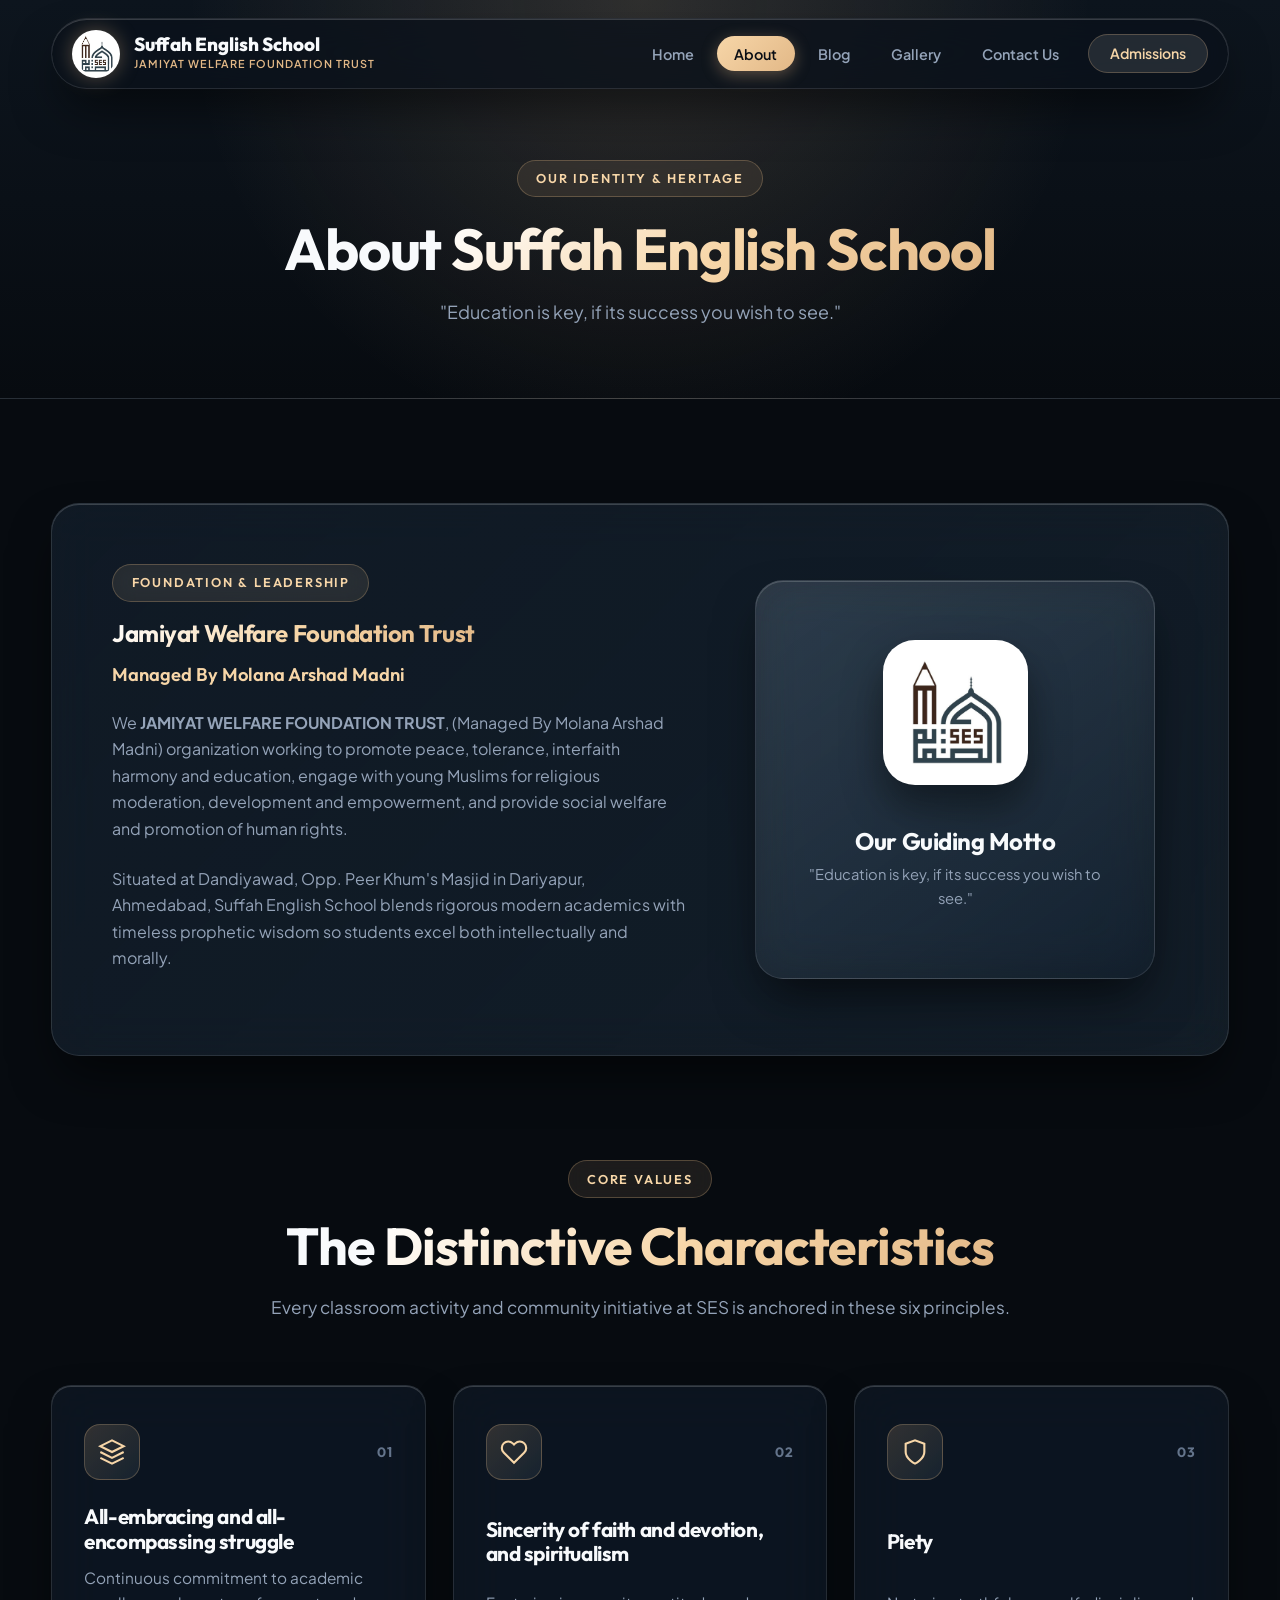
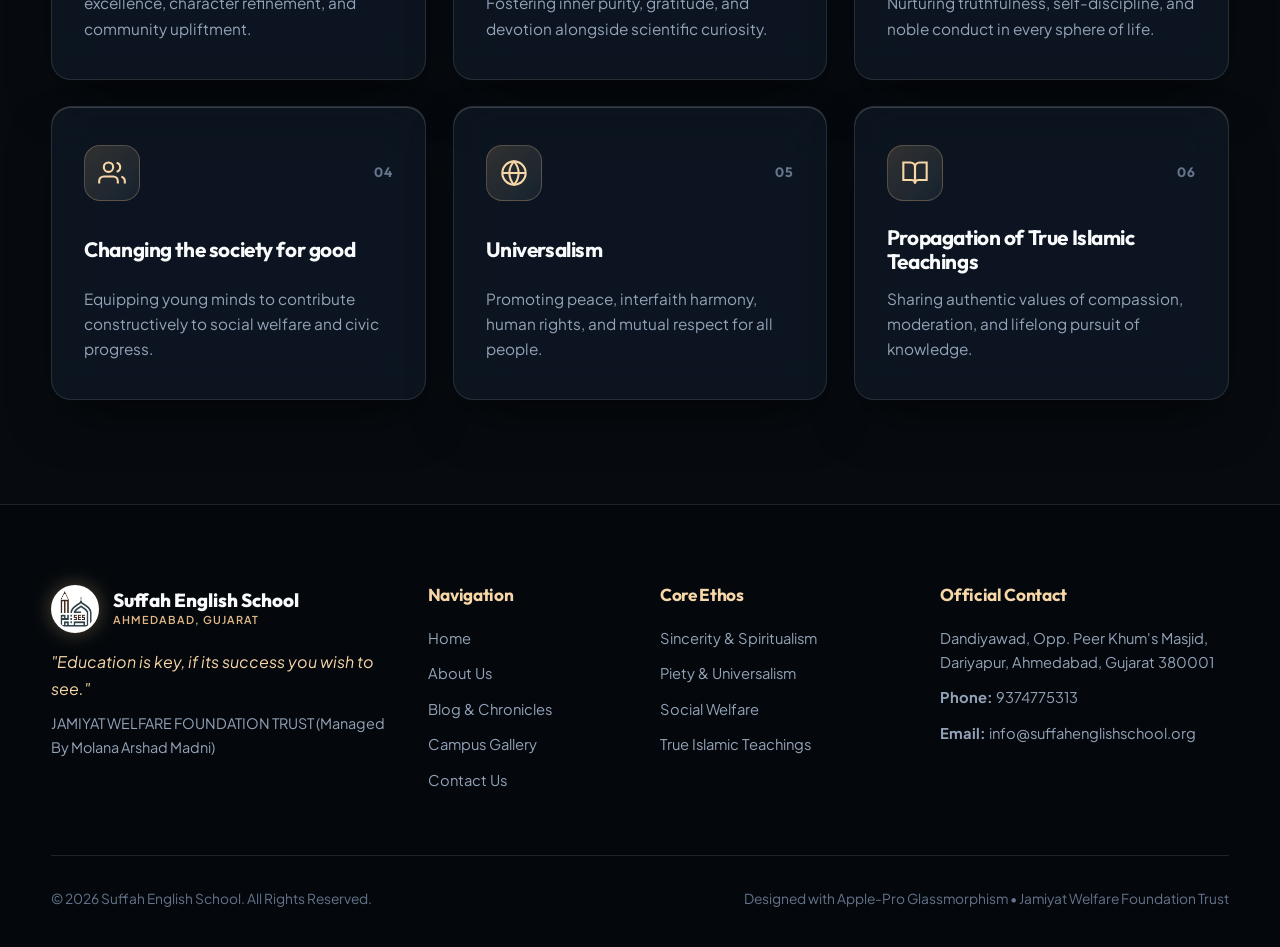
==== about.html @ 0a2c33a2 "first commit for demo" ====
<!DOCTYPE html>
<html lang="en">
<head>
  <meta charset="UTF-8" />
  <meta name="viewport" content="width=device-width, initial-scale=1.0" />
  <title>About Us | Suffah English School</title>
  <link rel="stylesheet" href="style.css" />
</head>
<body>

  <!-- Floating Apple-Pro Glass Island Header -->
  <header class="site-header">
    <div class="container">
      <nav class="nav-island">
        <a href="index.html" class="brand-logo">
          <div class="logo-frame">
            <img src="Logo.jpg" alt="Suffah English School Logo" />
          </div>
          <div class="brand-text">
            <span class="brand-name">Suffah English School</span>
            <span class="brand-tagline">Jamiyat Welfare Foundation Trust</span>
          </div>
        </a>

        <button class="hamburger" aria-label="Toggle Menu" aria-expanded="false">
          <span class="bar"></span>
          <span class="bar"></span>
          <span class="bar"></span>
        </button>

        <ul class="nav-menu">
          <li><a href="index.html" class="nav-link">Home</a></li>
          <li><a href="about.html" class="nav-link active">About</a></li>
          <li><a href="blog.html" class="nav-link">Blog</a></li>
          <li><a href="gallery.html" class="nav-link">Gallery</a></li>
          <li><a href="contact.html" class="nav-link">Contact Us</a></li>
          <li><a href="contact.html" class="nav-cta">Admissions</a></li>
        </ul>
      </nav>
    </div>
  </header>

  <!-- Page Hero -->
  <section class="page-hero">
    <div class="container reveal">
      <span class="pro-badge">Our Identity & Heritage</span>
      <h1>About <span class="text-gradient-gold">Suffah English School</span></h1>
      <p>"Education is key, if its success you wish to see."</p>
    </div>
  </section>

  <!-- Trust Story & 3D Emblem -->
  <section class="section-padding">
    <div class="container">
      <div class="trust-glass-panel reveal">
        <div>
          <span class="pro-badge">Foundation & Leadership</span>
          <h2><span class="text-gradient-gold">Jamiyat Welfare Foundation Trust</span></h2>
          <div class="trust-lead">Managed By Molana Arshad Madni</div>
          <p>
            We <strong>JAMIYAT WELFARE FOUNDATION TRUST</strong>, (Managed By Molana Arshad Madni) organization working to promote peace, tolerance, interfaith harmony and education, engage with young Muslims for religious moderation, development and empowerment, and provide social welfare and promotion of human rights.
          </p>
          <p>
            Situated at Dandiyawad, Opp. Peer Khum's Masjid in Dariyapur, Ahmedabad, Suffah English School blends rigorous modern academics with timeless prophetic wisdom so students excel both intellectually and morally.
          </p>
        </div>

        <div class="hero-visual-wrap">
          <div class="pro-3d-card">
            <div class="emblem-halo">
              <div class="emblem-logo-box">
                <img src="Logo.jpg" alt="Suffah English School Logo" />
              </div>
            </div>
            <h3>Our Guiding Motto</h3>
            <p>"Education is key, if its success you wish to see."</p>
          </div>
        </div>
      </div>
    </div>
  </section>

  <!-- The 6 Distinctive Characteristics -->
  <section class="section-padding" style="padding-top: 0;">
    <div class="container">
      <div class="section-header reveal">
        <span class="pro-badge">Core Values</span>
        <h2>The <span class="text-gradient-gold">Distinctive Characteristics</span></h2>
        <p>Every classroom activity and community initiative at SES is anchored in these six principles.</p>
      </div>

      <div class="bento-grid">
        <div class="bento-card reveal">
          <div class="bento-top">
            <div class="svg-icon-box">
              <svg viewBox="0 0 24 24"><path d="M12 2L2 7l10 5 10-5-10-5zM2 17l10 5 10-5M2 12l10 5 10-5"/></svg>
            </div>
            <span class="bento-num">01</span>
          </div>
          <h3>All-embracing and all-encompassing struggle</h3>
          <p>Continuous commitment to academic excellence, character refinement, and community upliftment.</p>
        </div>

        <div class="bento-card reveal">
          <div class="bento-top">
            <div class="svg-icon-box">
              <svg viewBox="0 0 24 24"><path d="M20.84 4.61a5.5 5.5 0 0 0-7.78 0L12 5.67l-1.06-1.06a5.5 5.5 0 0 0-7.78 7.78l1.06 1.06L12 21.23l7.78-7.78 1.06-1.06a5.5 5.5 0 0 0 0-7.78z"/></svg>
            </div>
            <span class="bento-num">02</span>
          </div>
          <h3>Sincerity of faith and devotion, and spiritualism</h3>
          <p>Fostering inner purity, gratitude, and devotion alongside scientific curiosity.</p>
        </div>

        <div class="bento-card reveal">
          <div class="bento-top">
            <div class="svg-icon-box">
              <svg viewBox="0 0 24 24"><path d="M12 22s8-4 8-10V5l-8-3-8 3v7c0 6 8 10 8 10z"/></svg>
            </div>
            <span class="bento-num">03</span>
          </div>
          <h3>Piety</h3>
          <p>Nurturing truthfulness, self-discipline, and noble conduct in every sphere of life.</p>
        </div>

        <div class="bento-card reveal">
          <div class="bento-top">
            <div class="svg-icon-box">
              <svg viewBox="0 0 24 24"><path d="M17 21v-2a4 4 0 0 0-4-4H5a4 4 0 0 0-4 4v2"/><circle cx="9" cy="7" r="4"/><path d="M23 21v-2a4 4 0 0 0-3-3.87"/><path d="M16 3.13a4 4 0 0 1 0 7.75"/></svg>
            </div>
            <span class="bento-num">04</span>
          </div>
          <h3>Changing the society for good</h3>
          <p>Equipping young minds to contribute constructively to social welfare and civic progress.</p>
        </div>

        <div class="bento-card reveal">
          <div class="bento-top">
            <div class="svg-icon-box">
              <svg viewBox="0 0 24 24"><circle cx="12" cy="12" r="10"/><line x1="2" y1="12" x2="22" y2="12"/><path d="M12 2a15.3 15.3 0 0 1 4 10 15.3 15.3 0 0 1-4 10 15.3 15.3 0 0 1-4-10 15.3 15.3 0 0 1 4-10z"/></svg>
            </div>
            <span class="bento-num">05</span>
          </div>
          <h3>Universalism</h3>
          <p>Promoting peace, interfaith harmony, human rights, and mutual respect for all people.</p>
        </div>

        <div class="bento-card reveal">
          <div class="bento-top">
            <div class="svg-icon-box">
              <svg viewBox="0 0 24 24"><path d="M2 3h6a4 4 0 0 1 4 4v14a3 3 0 0 0-3-3H2z"/><path d="M22 3h-6a4 4 0 0 0-4 4v14a3 3 0 0 1 3-3h7z"/></svg>
            </div>
            <span class="bento-num">06</span>
          </div>
          <h3>Propagation of True Islamic Teachings</h3>
          <p>Sharing authentic values of compassion, moderation, and lifelong pursuit of knowledge.</p>
        </div>
      </div>
    </div>
  </section>

  <!-- Footer -->
  <footer class="site-footer">
    <div class="container">
      <div class="footer-grid">
        <div>
          <a href="index.html" class="brand-logo" style="margin-bottom: 1rem;">
            <div class="logo-frame">
              <img src="Logo.jpg" alt="Suffah English School Logo" />
            </div>
            <div class="brand-text">
              <span class="brand-name">Suffah English School</span>
              <span class="brand-tagline">Ahmedabad, Gujarat</span>
            </div>
          </a>
          <p style="color: var(--gold-bright); font-style: italic; margin-bottom: 0.65rem;">
            "Education is key, if its success you wish to see."
          </p>
          <p style="color: var(--text-secondary); font-size: 0.9rem;">
            JAMIYAT WELFARE FOUNDATION TRUST (Managed By Molana Arshad Madni)
          </p>
        </div>

        <div class="footer-col">
          <h4>Navigation</h4>
          <ul class="footer-links">
            <li><a href="index.html">Home</a></li>
            <li><a href="about.html">About Us</a></li>
            <li><a href="blog.html">Blog & Chronicles</a></li>
            <li><a href="gallery.html">Campus Gallery</a></li>
            <li><a href="contact.html">Contact Us</a></li>
          </ul>
        </div>

        <div class="footer-col">
          <h4>Core Ethos</h4>
          <ul class="footer-links">
            <li><a href="about.html">Sincerity & Spiritualism</a></li>
            <li><a href="about.html">Piety & Universalism</a></li>
            <li><a href="about.html">Social Welfare</a></li>
            <li><a href="about.html">True Islamic Teachings</a></li>
          </ul>
        </div>

        <div class="footer-col">
          <h4>Official Contact</h4>
          <ul class="footer-contact">
            <li>Dandiyawad, Opp. Peer Khum's Masjid, Dariyapur, Ahmedabad, Gujarat 380001</li>
            <li><strong>Phone:</strong> <a href="tel:9374775313">9374775313</a></li>
            <li><strong>Email:</strong> <a href="mailto:info@suffahenglishschool.org">info@suffahenglishschool.org</a></li>
          </ul>
        </div>
      </div>

      <div class="footer-bottom">
        <span>&copy; 2026 Suffah English School. All Rights Reserved.</span>
        <span>Designed with Apple-Pro Glassmorphism • Jamiyat Welfare Foundation Trust</span>
      </div>
    </div>
  </footer>

  <script src="script.js"></script>
</body>
</html>
---- style.css ----
/* ==========================================================================
   SUFFAH ENGLISH SCHOOL — APPLE PRO GLASSMORPHISM & SVG EDITION (style.css)
   Palette: Deep Obsidian Slate (#070B10), Logo Slate (#2C3E4C),
            Warm Mahogany (#43281C), Liquid Gold (#E2B887)
   ========================================================================== */

@import url('https://fonts.googleapis.com/css2?family=Outfit:wght@300;400;500;600;700;800&family=Plus+Jakarta+Sans:wght@400;500;600;700&family=Playfair+Display:ital,wght@0,600;1,500;1,600&display=swap');

:root {
  /* Core Apple Pro Dark & Brand Palette */
  --bg-obsidian: #070B10;
  --bg-deep-slate: #0D151E;
  --bg-surface: #131E2A;
  --brand-slate: #2C3E4C;
  --brand-brown: #43281C;
  --gold-primary: #E2B887;
  --gold-bright: #F7D6A8;
  --cyan-glow: #38BDF8;

  /* Typography Colors */
  --text-primary: #F8FAFC;
  --text-secondary: #94A3B8;
  --text-muted: #64748B;

  /* Apple Pro Glassmorphism Tokens */
  --glass-bg: rgba(19, 30, 42, 0.55);
  --glass-bg-heavy: rgba(11, 18, 26, 0.82);
  --glass-border: rgba(255, 255, 255, 0.11);
  --glass-border-gold: rgba(226, 184, 135, 0.28);
  --glass-highlight: inset 0 1px 0 0 rgba(255, 255, 255, 0.18);
  --blur-pro: blur(24px) saturate(180%);

  /* Shadows & Radii */
  --shadow-pro: 0 25px 50px -12px rgba(0, 0, 0, 0.65);
  --shadow-gold: 0 12px 35px -5px rgba(226, 184, 135, 0.22);
  --radius-sm: 12px;
  --radius-md: 20px;
  --radius-lg: 28px;
  --radius-pill: 9999px;

  --ease-apple: cubic-bezier(0.16, 1, 0.3, 1);
  --container: 1280px;
}

/* Base Reset */
*, *::before, *::after {
  box-sizing: border-box;
  margin: 0;
  padding: 0;
}

html {
  scroll-behavior: smooth;
  font-size: 16px;
  background-color: var(--bg-obsidian);
  color: var(--text-primary);
}

body {
  font-family: 'Plus Jakarta Sans', -apple-system, BlinkMacSystemFont, sans-serif;
  background-color: var(--bg-obsidian);
  color: var(--text-primary);
  line-height: 1.65;
  overflow-x: hidden;
  min-height: 100vh;
  display: flex;
  flex-direction: column;
  position: relative;
}

/* Ambient Animated Mesh Gradient Background */
body::before {
  content: '';
  position: fixed;
  inset: 0;
  background:
    radial-gradient(circle at 15% 20%, rgba(44, 62, 76, 0.28) 0%, transparent 45%),
    radial-gradient(circle at 85% 75%, rgba(67, 40, 28, 0.28) 0%, transparent 45%),
    radial-gradient(circle at 50% 50%, rgba(226, 184, 135, 0.05) 0%, transparent 60%);
  pointer-events: none;
  z-index: -1;
}

h1, h2, h3, h4, h5, h6 {
  font-family: 'Outfit', sans-serif;
  font-weight: 700;
  line-height: 1.18;
  letter-spacing: -0.02em;
  color: var(--text-primary);
}

a {
  text-decoration: none;
  color: inherit;
  transition: all 0.35s var(--ease-apple);
}

ul {
  list-style: none;
}

img {
  max-width: 100%;
  display: block;
}

.container {
  width: 92%;
  max-width: var(--container);
  margin: 0 auto;
}

.section-padding {
  padding: 6.5rem 0;
  position: relative;
}

/* Metallic Gradient Text Utility */
.text-gradient-gold {
  background: linear-gradient(135deg, #FFFFFF 0%, var(--gold-bright) 50%, var(--gold-primary) 100%);
  -webkit-background-clip: text;
  -webkit-text-fill-color: transparent;
  background-clip: text;
}

/* Section Headers */
.section-header {
  text-align: center;
  max-width: 760px;
  margin: 0 auto 4rem;
}

.pro-badge {
  display: inline-flex;
  align-items: center;
  gap: 0.5rem;
  padding: 0.45rem 1.15rem;
  border-radius: var(--radius-pill);
  background: rgba(226, 184, 135, 0.1);
  border: 1px solid var(--glass-border-gold);
  color: var(--gold-bright);
  font-family: 'Outfit', sans-serif;
  font-size: 0.8rem;
  font-weight: 600;
  text-transform: uppercase;
  letter-spacing: 1.8px;
  margin-bottom: 1.1rem;
  backdrop-filter: blur(12px);
}

.section-header h2 {
  font-size: clamp(2.1rem, 4.2vw, 3.25rem);
  margin-bottom: 1rem;
}

.section-header p {
  color: var(--text-secondary);
  font-size: 1.08rem;
}

/* Buttons */
.btn {
  display: inline-flex;
  align-items: center;
  justify-content: center;
  gap: 0.65rem;
  padding: 0.95rem 2rem;
  border-radius: var(--radius-pill);
  font-family: 'Outfit', sans-serif;
  font-weight: 600;
  font-size: 0.98rem;
  cursor: pointer;
  transition: all 0.4s var(--ease-apple);
  border: 1px solid transparent;
  position: relative;
  overflow: hidden;
}

.btn svg {
  width: 18px;
  height: 18px;
  transition: transform 0.35s var(--ease-apple);
}

.btn:hover svg {
  transform: translateX(4px);
}

.btn-gold {
  background: linear-gradient(135deg, var(--gold-bright) 0%, var(--gold-primary) 100%);
  color: #090D14;
  box-shadow: var(--shadow-gold);
}

.btn-gold:hover {
  transform: translateY(-3px) scale(1.02);
  box-shadow: 0 18px 40px -5px rgba(226, 184, 135, 0.45);
}

.btn-glass {
  background: rgba(255, 255, 255, 0.08);
  backdrop-filter: var(--blur-pro);
  -webkit-backdrop-filter: var(--blur-pro);
  color: var(--text-primary);
  border-color: var(--glass-border);
  box-shadow: var(--glass-highlight);
}

.btn-glass:hover {
  background: rgba(255, 255, 255, 0.16);
  border-color: var(--gold-primary);
  transform: translateY(-3px);
}

/* ==========================================================================
   FLOATING APPLE-PRO GLASS ISLAND HEADER
   ========================================================================== */
.site-header {
  position: fixed;
  top: 1.15rem;
  left: 0;
  right: 0;
  z-index: 1000;
  transition: all 0.45s var(--ease-apple);
}

.site-header.scrolled {
  top: 0.55rem;
}

.nav-island {
  display: flex;
  align-items: center;
  justify-content: space-between;
  padding: 0.65rem 1.25rem;
  background: var(--glass-bg-heavy);
  backdrop-filter: var(--blur-pro);
  -webkit-backdrop-filter: var(--blur-pro);
  border: 1px solid var(--glass-border);
  box-shadow: var(--shadow-pro), var(--glass-highlight);
  border-radius: var(--radius-pill);
  transition: all 0.4s var(--ease-apple);
}

.brand-logo {
  display: flex;
  align-items: center;
  gap: 0.85rem;
}

.logo-frame {
  width: 48px;
  height: 48px;
  border-radius: 50%;
  background: #FFFFFF;
  padding: 3px;
  display: flex;
  align-items: center;
  justify-content: center;
  box-shadow: 0 0 20px rgba(226, 184, 135, 0.35);
  transition: transform 0.4s var(--ease-apple);
  flex-shrink: 0;
}

.brand-logo:hover .logo-frame {
  transform: rotate(-5deg) scale(1.06);
}

.logo-frame img {
  width: 100%;
  height: 100%;
  object-fit: contain;
  border-radius: 50%;
}

.brand-text {
  display: flex;
  flex-direction: column;
}

.brand-name {
  font-family: 'Outfit', sans-serif;
  font-size: 1.18rem;
  font-weight: 800;
  color: var(--text-primary);
  line-height: 1.1;
}

.brand-tagline {
  font-size: 0.68rem;
  color: var(--gold-primary);
  text-transform: uppercase;
  letter-spacing: 1px;
  font-weight: 600;
}

.nav-menu {
  display: flex;
  align-items: center;
  gap: 0.35rem;
}

.nav-link {
  padding: 0.55rem 1.1rem;
  border-radius: var(--radius-pill);
  font-size: 0.9rem;
  font-weight: 600;
  color: var(--text-secondary);
  position: relative;
}

.nav-link:hover {
  color: var(--text-primary);
  background: rgba(255, 255, 255, 0.06);
}

.nav-link.active {
  color: #090D14;
  background: linear-gradient(135deg, var(--gold-bright), var(--gold-primary));
  box-shadow: 0 4px 16px rgba(226, 184, 135, 0.35);
}

.nav-cta {
  margin-left: 0.4rem;
  padding: 0.58rem 1.3rem;
  border-radius: var(--radius-pill);
  background: rgba(255, 255, 255, 0.1);
  border: 1px solid var(--glass-border-gold);
  color: var(--gold-bright) !important;
  font-weight: 600;
  font-size: 0.88rem;
}

.nav-cta:hover {
  background: var(--gold-primary);
  color: #090D14 !important;
}

/* Hamburger Toggle */
.hamburger {
  display: none;
  flex-direction: column;
  justify-content: space-between;
  width: 28px;
  height: 18px;
  background: transparent;
  border: none;
  cursor: pointer;
  z-index: 1005;
  margin-right: 0.4rem;
}

.hamburger .bar {
  width: 100%;
  height: 2.5px;
  background-color: var(--gold-bright);
  border-radius: 4px;
  transition: all 0.35s var(--ease-apple);
}

/* ==========================================================================
   4K VIDEO CINEMATIC HERO + PROPHET MUHAMMAD (ﷺ) QUOTE GLASS CARD
   ========================================================================== */
.hero-pro {
  position: relative;
  min-height: 100vh;
  display: flex;
  align-items: center;
  padding: 9rem 0 5.5rem;
  overflow: hidden;
}

/* 4K Background Video Container */
.hero-video-wrapper {
  position: absolute;
  inset: 0;
  z-index: 0;
  overflow: hidden;
}

.hero-video {
  width: 100%;
  height: 100%;
  object-fit: cover;
  transform: scale(1.04);
  filter: saturate(1.15) contrast(1.05) brightness(0.45);
}

.hero-video-overlay {
  position: absolute;
  inset: 0;
  background:
    radial-gradient(circle at 75% 35%, rgba(44, 62, 76, 0.35) 0%, rgba(7, 11, 16, 0.88) 70%),
    linear-gradient(180deg, rgba(7, 11, 16, 0.65) 0%, rgba(7, 11, 16, 0.45) 50%, var(--bg-obsidian) 100%);
  z-index: 1;
}

/* Animated Sacred SVG Geometry in Hero Background */
.hero-svg-mandala {
  position: absolute;
  right: -120px;
  top: 12%;
  width: 640px;
  height: 640px;
  opacity: 0.14;
  z-index: 1;
  pointer-events: none;
  animation: spinSlow 65s linear infinite;
}

@keyframes spinSlow {
  from { transform: rotate(0deg); }
  to { transform: rotate(360deg); }
}

.hero-container {
  position: relative;
  z-index: 2;
  display: grid;
  grid-template-columns: 1.2fr 0.8fr;
  gap: 3.5rem;
  align-items: center;
}

.hero-content h1 {
  font-size: clamp(2.5rem, 5.2vw, 4.35rem);
  margin-bottom: 1rem;
  line-height: 1.08;
}

.hero-slogan {
  font-family: 'Playfair Display', serif;
  font-style: italic;
  font-size: clamp(1.2rem, 2.2vw, 1.55rem);
  color: var(--gold-bright);
  margin-bottom: 1.5rem;
  display: flex;
  align-items: center;
  gap: 0.75rem;
}

.hero-slogan::before {
  content: '';
  width: 36px;
  height: 2px;
  background: var(--gold-primary);
  display: inline-block;
}

/* Prophet Muhammad (ﷺ) Glass Quote Showcase */
.hadith-glass-card {
  position: relative;
  background: linear-gradient(135deg, rgba(255, 255, 255, 0.1) 0%, rgba(226, 184, 135, 0.06) 100%);
  backdrop-filter: var(--blur-pro);
  -webkit-backdrop-filter: var(--blur-pro);
  border: 1px solid var(--glass-border-gold);
  box-shadow: var(--shadow-pro), var(--glass-highlight);
  border-radius: var(--radius-md);
  padding: 1.5rem 1.75rem;
  margin-bottom: 1.75rem;
  overflow: hidden;
}

.hadith-header {
  display: flex;
  align-items: center;
  gap: 0.65rem;
  margin-bottom: 0.65rem;
  color: var(--gold-bright);
  font-family: 'Outfit', sans-serif;
  font-weight: 700;
  font-size: 0.85rem;
  letter-spacing: 1px;
  text-transform: uppercase;
}

.hadith-header svg {
  width: 20px;
  height: 20px;
  fill: var(--gold-bright);
  animation: pulseGlow 3s ease-in-out infinite;
}

@keyframes pulseGlow {
  0%, 100% { transform: scale(1); opacity: 0.9; }
  50% { transform: scale(1.15); opacity: 1; }
}

.hadith-quote {
  font-family: 'Playfair Display', serif;
  font-size: clamp(1.08rem, 1.8vw, 1.28rem);
  color: #FFFFFF;
  line-height: 1.5;
  margin-bottom: 0.55rem;
}

.hadith-source {
  font-size: 0.82rem;
  color: var(--gold-primary);
  font-weight: 600;
}

.hero-description {
  color: var(--text-secondary);
  font-size: 1.02rem;
  margin-bottom: 2.1rem;
  max-width: 620px;
}

.hero-actions {
  display: flex;
  flex-wrap: wrap;
  gap: 1rem;
}

/* 3D Interactive Glass Emblem Showcase (Right Column) */
.hero-visual-wrap {
  display: flex;
  justify-content: center;
  perspective: 1200px;
}

.pro-3d-card {
  position: relative;
  width: 100%;
  max-width: 400px;
  background: linear-gradient(145deg, rgba(255, 255, 255, 0.12) 0%, rgba(19, 30, 42, 0.65) 100%);
  backdrop-filter: var(--blur-pro);
  -webkit-backdrop-filter: var(--blur-pro);
  border: 1px solid var(--glass-border);
  box-shadow: var(--shadow-pro), var(--glass-highlight);
  border-radius: var(--radius-lg);
  padding: 2.75rem 2.25rem;
  text-align: center;
  transform-style: preserve-3d;
  transition: transform 0.2s ease-out, border-color 0.4s ease;
}

.pro-3d-card:hover {
  border-color: var(--gold-primary);
}

.emblem-halo {
  position: relative;
  width: 175px;
  height: 175px;
  margin: 0 auto 1.65rem;
  display: flex;
  align-items: center;
  justify-content: center;
}

.emblem-ring-svg {
  position: absolute;
  inset: -12px;
  width: calc(100% + 24px);
  height: calc(100% + 24px);
  animation: spinSlow 28s linear infinite;
}

.emblem-logo-box {
  width: 145px;
  height: 145px;
  background: #FFFFFF;
  border-radius: 32px;
  padding: 12px;
  box-shadow: 0 20px 40px rgba(0, 0, 0, 0.45);
  display: flex;
  align-items: center;
  justify-content: center;
  transform: translateZ(35px);
}

.emblem-logo-box img {
  width: 100%;
  height: 100%;
  object-fit: contain;
}

.pro-3d-card h3 {
  font-size: 1.5rem;
  margin-bottom: 0.4rem;
  transform: translateZ(25px);
}

.pro-3d-card p {
  color: var(--text-secondary);
  font-size: 0.92rem;
  margin-bottom: 1.35rem;
  transform: translateZ(20px);
}

.pro-pill-row {
  display: flex;
  justify-content: center;
  gap: 0.5rem;
  flex-wrap: wrap;
  transform: translateZ(25px);
}

.pro-mini-pill {
  font-size: 0.75rem;
  padding: 0.35rem 0.85rem;
  border-radius: var(--radius-pill);
  background: rgba(226, 184, 135, 0.12);
  border: 1px solid var(--glass-border-gold);
  color: var(--gold-bright);
  font-weight: 600;
}

/* ==========================================================================
   INNER PAGE GLASS HERO BANNERS
   ========================================================================== */
.page-hero {
  position: relative;
  padding: 10rem 0 4.5rem;
  text-align: center;
  overflow: hidden;
  background:
    radial-gradient(circle at 50% 0%, rgba(226, 184, 135, 0.16) 0%, transparent 60%),
    linear-gradient(180deg, var(--bg-deep-slate) 0%, var(--bg-obsidian) 100%);
  border-bottom: 1px solid var(--glass-border);
}

.page-hero h1 {
  font-size: clamp(2.3rem, 4.8vw, 3.6rem);
  margin-bottom: 0.85rem;
}

.page-hero p {
  color: var(--text-secondary);
  font-size: 1.12rem;
  max-width: 680px;
  margin: 0 auto;
}

/* ==========================================================================
   APPLE BENTO GRID — THE DISTINCTIVE CHARACTERISTICS (WITH SPOTLIGHT GLOW)
   ========================================================================== */
.bento-grid {
  display: grid;
  grid-template-columns: repeat(3, 1fr);
  gap: 1.65rem;
}

.bento-card {
  position: relative;
  background: var(--glass-bg);
  backdrop-filter: var(--blur-pro);
  -webkit-backdrop-filter: var(--blur-pro);
  border: 1px solid var(--glass-border);
  box-shadow: var(--shadow-pro), var(--glass-highlight);
  border-radius: var(--radius-md);
  padding: 2.35rem 2rem;
  overflow: hidden;
  transition: transform 0.45s var(--ease-apple), border-color 0.45s var(--ease-apple);
  display: flex;
  flex-direction: column;
  justify-content: space-between;
}

/* Dynamic Mouse Spotlight Effect */
.bento-card::before {
  content: '';
  position: absolute;
  inset: 0;
  background: radial-gradient(
    500px circle at var(--mouse-x, 50%) var(--mouse-y, 50%),
    rgba(226, 184, 135, 0.14),
    transparent 40%
  );
  opacity: 0;
  transition: opacity 0.4s ease;
  pointer-events: none;
}

.bento-card:hover::before {
  opacity: 1;
}

.bento-card:hover {
  transform: translateY(-8px);
  border-color: var(--glass-border-gold);
}

.bento-top {
  display: flex;
  align-items: center;
  justify-content: space-between;
  margin-bottom: 1.5rem;
}

.svg-icon-box {
  width: 56px;
  height: 56px;
  border-radius: 16px;
  background: linear-gradient(135deg, rgba(226, 184, 135, 0.18), rgba(44, 62, 76, 0.35));
  border: 1px solid var(--glass-border-gold);
  display: flex;
  align-items: center;
  justify-content: center;
  color: var(--gold-bright);
}

.svg-icon-box svg {
  width: 28px;
  height: 28px;
  stroke: var(--gold-bright);
  stroke-width: 1.8;
  fill: none;
}

.bento-num {
  font-family: 'Outfit', sans-serif;
  font-size: 0.85rem;
  font-weight: 700;
  color: var(--text-muted);
  letter-spacing: 1px;
}

.bento-card h3 {
  font-size: 1.3rem;
  margin-bottom: 0.75rem;
}

.bento-card p {
  color: var(--text-secondary);
  font-size: 0.96rem;
}

/* ==========================================================================
   TRUST & FOUNDATION GLASS SHOWCASE
   ========================================================================== */
.trust-glass-panel {
  background: linear-gradient(135deg, rgba(19, 30, 42, 0.78) 0%, rgba(44, 62, 76, 0.35) 100%);
  backdrop-filter: var(--blur-pro);
  -webkit-backdrop-filter: var(--blur-pro);
  border: 1px solid var(--glass-border);
  box-shadow: var(--shadow-pro), var(--glass-highlight);
  border-radius: var(--radius-lg);
  padding: 3.75rem;
  display: grid;
  grid-template-columns: 1.15fr 0.85fr;
  gap: 3.5rem;
  align-items: center;
  position: relative;
  overflow: hidden;
}

.trust-lead {
  color: var(--gold-bright);
  font-family: 'Outfit', sans-serif;
  font-size: 1.15rem;
  font-weight: 600;
  margin: 0.75rem 0 1.25rem;
}

.trust-glass-panel p {
  color: var(--text-secondary);
  margin-bottom: 1.5rem;
}

.stats-bento {
  display: grid;
  grid-template-columns: repeat(2, 1fr);
  gap: 1.25rem;
}

.stat-glass-box {
  background: rgba(7, 11, 16, 0.55);
  border: 1px solid var(--glass-border);
  border-radius: var(--radius-md);
  padding: 1.75rem 1.25rem;
  text-align: center;
  transition: all 0.35s var(--ease-apple);
}

.stat-glass-box:hover {
  border-color: var(--gold-primary);
  transform: translateY(-4px);
}

.stat-glass-box h4 {
  font-size: 2.1rem;
  margin-bottom: 0.3rem;
}

.stat-glass-box span {
  font-size: 0.86rem;
  color: var(--text-secondary);
  font-weight: 500;
}

/* ==========================================================================
   BLOG CARDS & GALLERY INTERACTIVE GRID
   ========================================================================== */
.blog-grid {
  display: grid;
  grid-template-columns: repeat(auto-fill, minmax(340px, 1fr));
  gap: 2rem;
}

.blog-glass-card {
  background: var(--glass-bg);
  backdrop-filter: var(--blur-pro);
  border: 1px solid var(--glass-border);
  border-radius: var(--radius-md);
  overflow: hidden;
  transition: all 0.4s var(--ease-apple);
  display: flex;
  flex-direction: column;
}

.blog-glass-card:hover {
  transform: translateY(-8px);
  border-color: var(--gold-primary);
  box-shadow: var(--shadow-pro);
}

.blog-visual {
  height: 210px;
  background: linear-gradient(135deg, var(--brand-slate) 0%, var(--brand-brown) 100%);
  position: relative;
  display: flex;
  align-items: center;
  justify-content: center;
  padding: 1.75rem;
  text-align: center;
  overflow: hidden;
}

.blog-visual svg {
  position: absolute;
  width: 200px;
  height: 200px;
  opacity: 0.12;
  stroke: #fff;
}

.blog-tag {
  position: absolute;
  top: 1rem;
  left: 1rem;
  padding: 0.35rem 0.9rem;
  border-radius: var(--radius-pill);
  background: rgba(7, 11, 16, 0.75);
  border: 1px solid var(--glass-border-gold);
  color: var(--gold-bright);
  font-size: 0.75rem;
  font-weight: 700;
}

.blog-visual h4 {
  position: relative;
  z-index: 1;
  font-family: 'Playfair Display', serif;
  font-style: italic;
  font-size: 1.2rem;
  color: #fff;
}

.blog-content {
  padding: 1.85rem;
  display: flex;
  flex-direction: column;
  flex-grow: 1;
}

.blog-date {
  font-size: 0.8rem;
  color: var(--gold-primary);
  margin-bottom: 0.55rem;
  font-weight: 600;
}

.blog-content h3 {
  font-size: 1.28rem;
  margin-bottom: 0.75rem;
}

.blog-content p {
  color: var(--text-secondary);
  font-size: 0.95rem;
  margin-bottom: 1.5rem;
  flex-grow: 1;
}

.pro-link {
  display: inline-flex;
  align-items: center;
  gap: 0.45rem;
  color: var(--gold-bright);
  font-weight: 700;
  font-size: 0.92rem;
}

.pro-link:hover {
  gap: 0.75rem;
}

/* Gallery Filter Buttons & Cards */
.filter-bar {
  display: flex;
  justify-content: center;
  flex-wrap: wrap;
  gap: 0.65rem;
  margin-bottom: 3rem;
}

.filter-btn {
  padding: 0.6rem 1.4rem;
  border-radius: var(--radius-pill);
  background: var(--glass-bg);
  border: 1px solid var(--glass-border);
  color: var(--text-secondary);
  font-family: 'Outfit', sans-serif;
  font-weight: 600;
  font-size: 0.9rem;
  cursor: pointer;
  transition: all 0.35s var(--ease-apple);
}

.filter-btn.active,
.filter-btn:hover {
  background: linear-gradient(135deg, var(--gold-bright), var(--gold-primary));
  color: #090D14;
  border-color: transparent;
  box-shadow: var(--shadow-gold);
}

.gallery-grid {
  display: grid;
  grid-template-columns: repeat(auto-fill, minmax(320px, 1fr));
  gap: 1.65rem;
}

.gallery-card {
  position: relative;
  height: 280px;
  border-radius: var(--radius-md);
  overflow: hidden;
  border: 1px solid var(--glass-border);
  background: linear-gradient(135deg, #16222F 0%, #2C3E4C 55%, #43281C 100%);
  cursor: pointer;
  transition: all 0.45s var(--ease-apple);
}

.gallery-card:hover {
  transform: translateY(-6px) scale(1.01);
  border-color: var(--gold-primary);
  box-shadow: var(--shadow-pro);
}

.gallery-art {
  width: 100%;
  height: 100%;
  display: flex;
  flex-direction: column;
  align-items: center;
  justify-content: center;
  padding: 2rem;
  text-align: center;
  transition: transform 0.6s var(--ease-apple);
}

.gallery-card:hover .gallery-art {
  transform: scale(1.08);
}

.gallery-overlay {
  position: absolute;
  inset: 0;
  background: linear-gradient(180deg, transparent 35%, rgba(7, 11, 16, 0.92) 100%);
  display: flex;
  flex-direction: column;
  justify-content: flex-end;
  padding: 1.65rem;
}

.gallery-overlay span {
  font-size: 0.75rem;
  text-transform: uppercase;
  letter-spacing: 1.4px;
  color: var(--gold-bright);
  font-weight: 700;
  margin-bottom: 0.25rem;
}

/* ==========================================================================
   CONTACT PAGE GLASS PANELS & FORM
   ========================================================================== */
.contact-grid {
  display: grid;
  grid-template-columns: 1fr 1.25fr;
  gap: 2.5rem;
  align-items: start;
}

.contact-glass-panel {
  background: var(--glass-bg);
  backdrop-filter: var(--blur-pro);
  -webkit-backdrop-filter: var(--blur-pro);
  border: 1px solid var(--glass-border);
  box-shadow: var(--shadow-pro), var(--glass-highlight);
  border-radius: var(--radius-lg);
  padding: 2.85rem;
}

.contact-item-list {
  display: flex;
  flex-direction: column;
  gap: 1.65rem;
  margin-top: 2rem;
}

.contact-row {
  display: flex;
  gap: 1.1rem;
  align-items: flex-start;
}

.contact-svg-icon {
  width: 48px;
  height: 48px;
  border-radius: 14px;
  background: rgba(226, 184, 135, 0.12);
  border: 1px solid var(--glass-border-gold);
  display: flex;
  align-items: center;
  justify-content: center;
  flex-shrink: 0;
  color: var(--gold-bright);
}

.contact-svg-icon svg {
  width: 22px;
  height: 22px;
  stroke: var(--gold-bright);
  fill: none;
  stroke-width: 1.8;
}

.contact-row h4 {
  font-size: 1.02rem;
  margin-bottom: 0.25rem;
}

.contact-row p,
.contact-row a {
  color: var(--text-secondary);
  font-size: 0.95rem;
}

.contact-row a:hover {
  color: var(--gold-bright);
}

.form-grid {
  display: grid;
  grid-template-columns: 1fr 1fr;
  gap: 1.25rem;
}

.form-group {
  margin-bottom: 1.25rem;
}

.form-group.full {
  grid-column: 1 / -1;
}

.form-group label {
  display: block;
  font-size: 0.88rem;
  font-weight: 600;
  color: var(--text-secondary);
  margin-bottom: 0.5rem;
}

.pro-input {
  width: 100%;
  padding: 0.9rem 1.15rem;
  background: rgba(7, 11, 16, 0.65);
  border: 1px solid var(--glass-border);
  border-radius: var(--radius-sm);
  color: var(--text-primary);
  font-family: inherit;
  font-size: 0.95rem;
  transition: all 0.3s ease;
}

.pro-input:focus {
  outline: none;
  border-color: var(--gold-primary);
  box-shadow: 0 0 0 3px rgba(226, 184, 135, 0.15);
}

textarea.pro-input {
  min-height: 130px;
  resize: vertical;
}

/* ==========================================================================
   APPLE-PRO FOOTER
   ========================================================================== */
.site-footer {
  background: rgba(5, 8, 12, 0.95);
  border-top: 1px solid var(--glass-border);
  padding: 5rem 0 2.25rem;
  margin-top: auto;
}

.footer-grid {
  display: grid;
  grid-template-columns: 1.4fr 0.8fr 1fr 1.2fr;
  gap: 2.5rem;
  padding-bottom: 3.25rem;
  border-bottom: 1px solid var(--glass-border);
}

.footer-col h4 {
  font-size: 1.08rem;
  color: var(--gold-bright);
  margin-bottom: 1.25rem;
}

.footer-links li,
.footer-contact li {
  margin-bottom: 0.7rem;
  color: var(--text-secondary);
  font-size: 0.92rem;
}

.footer-links a:hover {
  color: var(--gold-bright);
  padding-left: 6px;
}

.footer-bottom {
  padding-top: 2rem;
  display: flex;
  justify-content: space-between;
  align-items: center;
  flex-wrap: wrap;
  gap: 1rem;
  color: var(--text-muted);
  font-size: 0.86rem;
}

/* Scroll Reveal Transitions */
.reveal {
  opacity: 0;
  transform: translateY(30px);
  transition: opacity 0.8s var(--ease-apple), transform 0.8s var(--ease-apple);
}

.reveal.visible {
  opacity: 1;
  transform: translateY(0);
}

/* ==========================================================================
   RESPONSIVE BREAKPOINTS (Mobile, Tablet, Laptop, Desktop)
   ========================================================================== */

/* Laptop (max-width: 1100px) */
@media (max-width: 1100px) {
  .hero-container,
  .trust-glass-panel,
  .contact-grid {
    grid-template-columns: 1fr;
  }

  .bento-grid {
    grid-template-columns: repeat(2, 1fr);
  }

  .footer-grid {
    grid-template-columns: repeat(2, 1fr);
  }
}

/* Tablet & Mobile Navigation Drawer (max-width: 860px) */
@media (max-width: 860px) {
  .hamburger {
    display: flex;
  }

  .hamburger.active .bar:nth-child(1) {
    transform: translateY(7.5px) rotate(45deg);
  }
  .hamburger.active .bar:nth-child(2) {
    opacity: 0;
  }
  .hamburger.active .bar:nth-child(3) {
    transform: translateY(-7.5px) rotate(-45deg);
  }

  .nav-menu {
    position: fixed;
    top: 0;
    right: -100%;
    width: min(85%, 360px);
    height: 100vh;
    background: rgba(7, 11, 16, 0.96);
    backdrop-filter: blur(30px);
    -webkit-backdrop-filter: blur(30px);
    border-left: 1px solid var(--glass-border);
    flex-direction: column;
    align-items: flex-start;
    justify-content: flex-start;
    padding: 6.5rem 2rem 2.5rem;
    gap: 0.8rem;
    transition: right 0.45s var(--ease-apple);
    z-index: 1002;
  }

  .nav-menu.open {
    right: 0;
  }

  .nav-menu li {
    width: 100%;
  }

  .nav-link,
  .nav-cta {
    display: block;
    width: 100%;
    padding: 0.9rem 1.25rem;
    margin-left: 0;
    text-align: left;
  }

  .trust-glass-panel {
    padding: 2.25rem;
  }
}

/* Mobile Devices (max-width: 600px) */
@media (max-width: 600px) {
  .site-header {
    top: 0.6rem;
  }

  .nav-island {
    padding: 0.5rem 0.9rem;
  }

  .brand-name {
    font-size: 1rem;
  }

  .brand-tagline {
    font-size: 0.6rem;
  }

  .logo-frame {
    width: 40px;
    height: 40px;
  }

  .hero-pro {
    padding: 7.5rem 0 4rem;
  }

  .bento-grid,
  .stats-bento,
  .form-grid,
  .footer-grid {
    grid-template-columns: 1fr;
  }

  .contact-glass-panel {
    padding: 1.75rem;
  }

  .footer-bottom {
    flex-direction: column;
    text-align: center;
  }
}
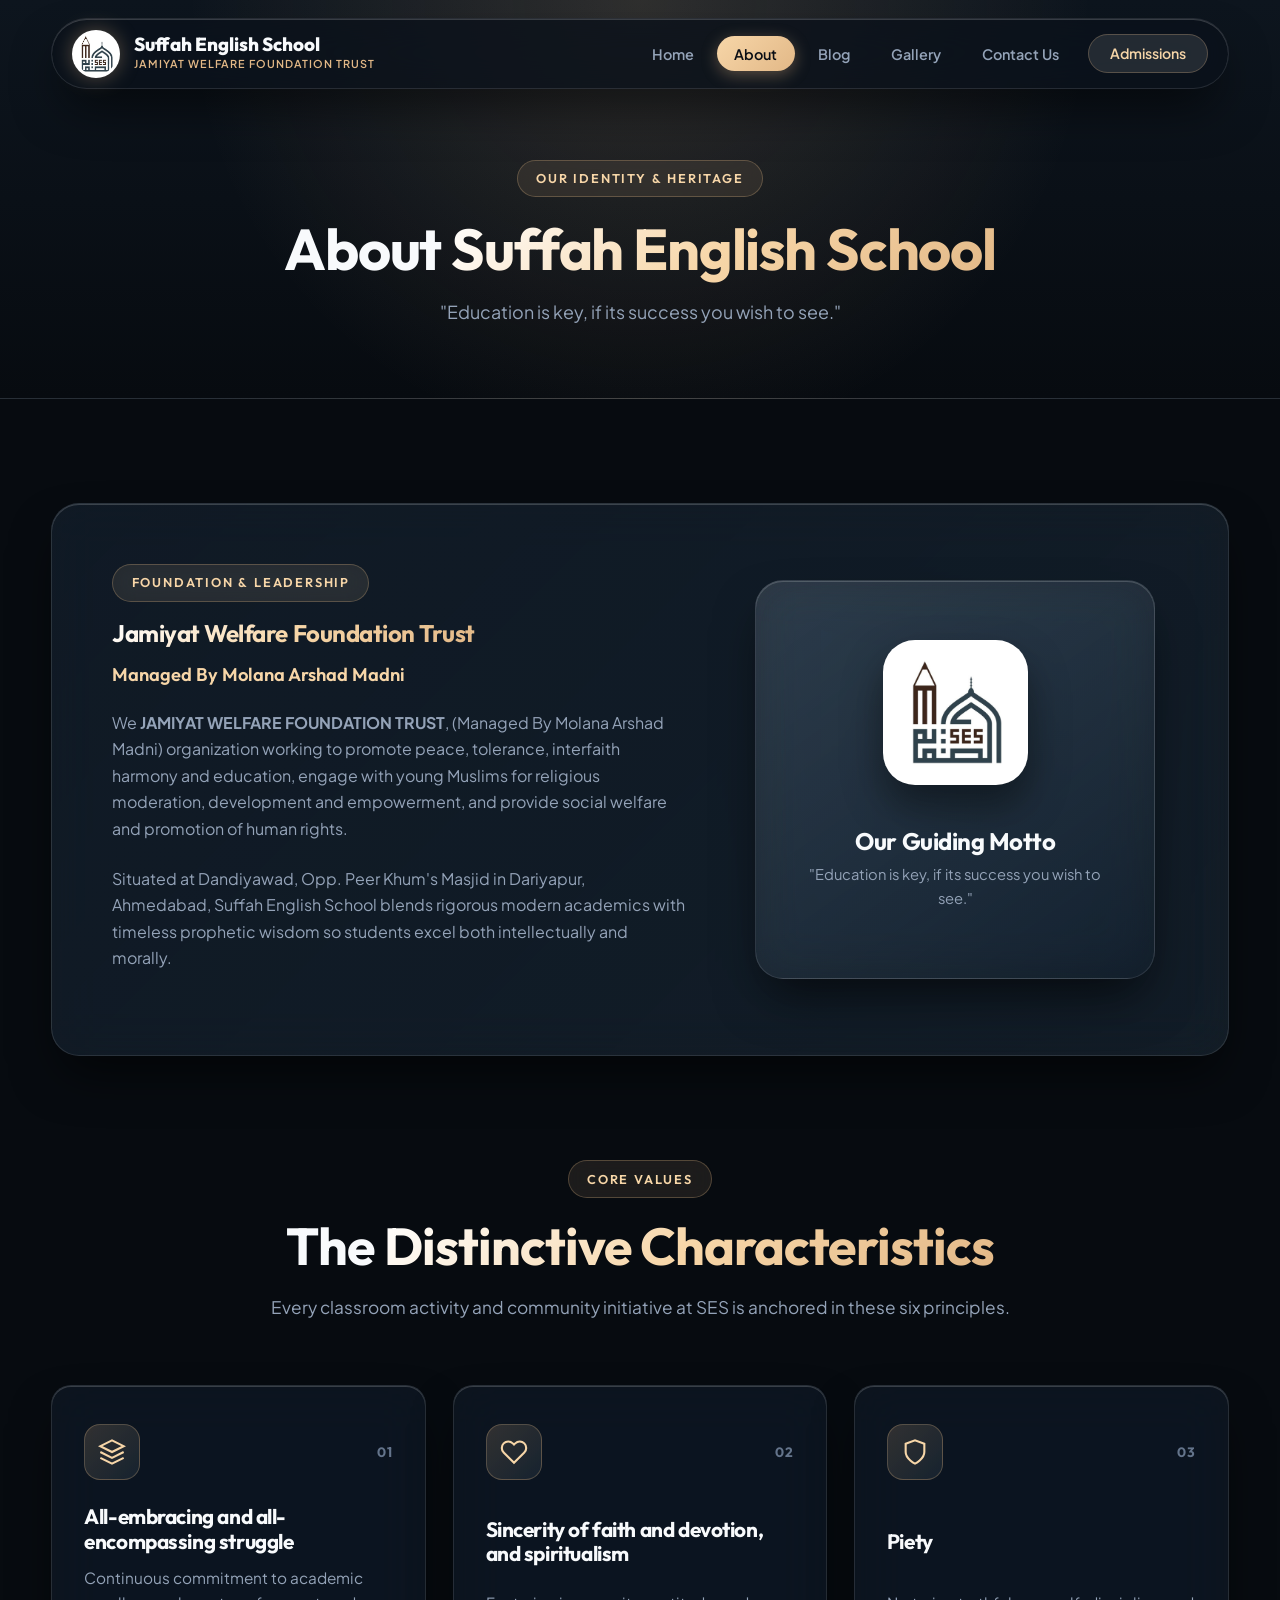
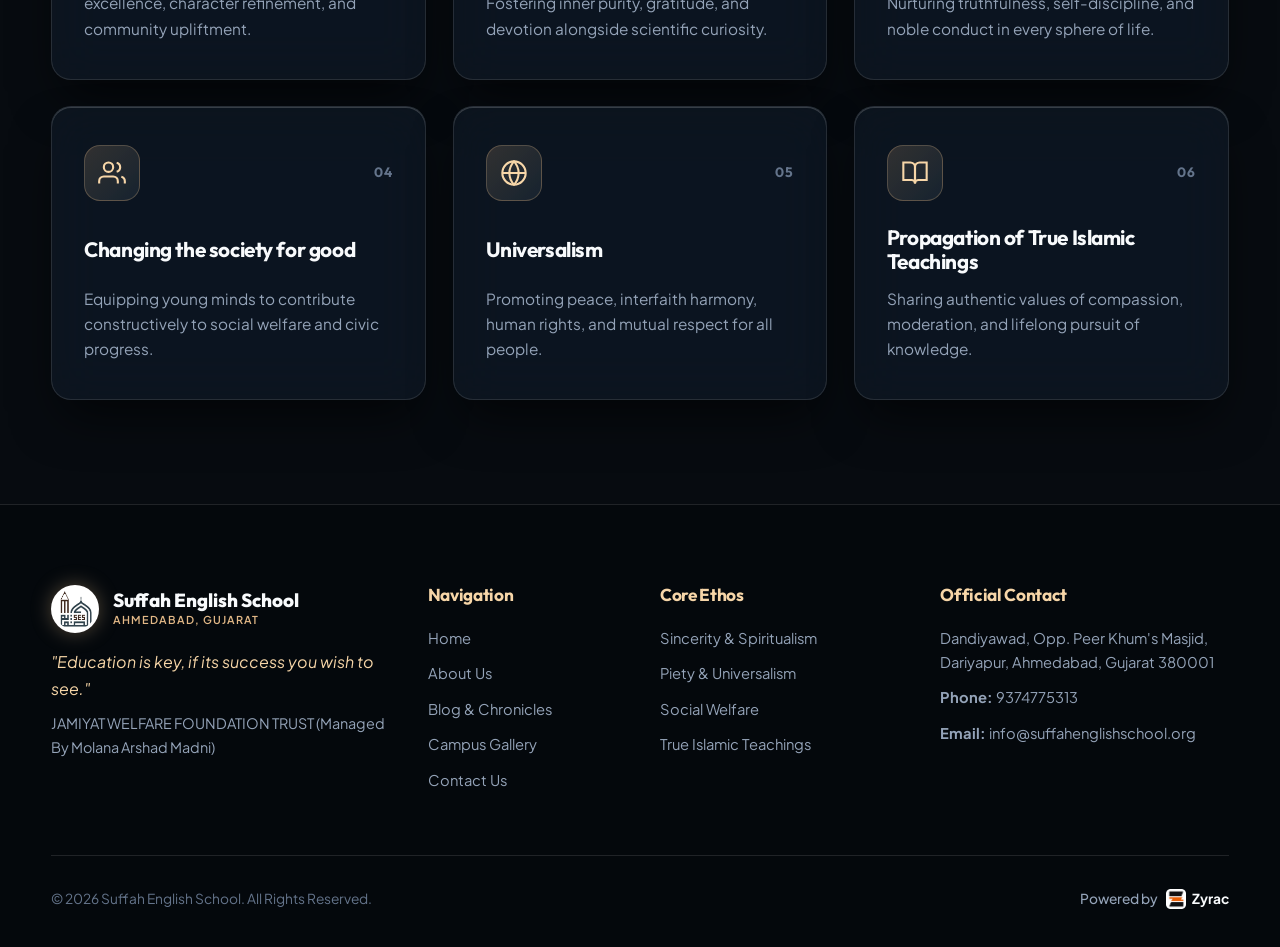
==== commit 8edd8ae0: "page demo io" ====
--- a/about.html
+++ b/about.html
@@ -159,7 +159,7 @@
     </div>
   </section>
 
-  <!-- Footer -->
+ <!-- Footer -->
   <footer class="site-footer">
     <div class="container">
       <div class="footer-grid">
@@ -214,7 +214,13 @@
 
       <div class="footer-bottom">
         <span>&copy; 2026 Suffah English School. All Rights Reserved.</span>
-        <span>Designed with Apple-Pro Glassmorphism • Jamiyat Welfare Foundation Trust</span>
+        <span class="footer-powered">
+          Powered by 
+          <a href="https://zyrac.in" target="_blank" rel="noopener noreferrer" class="zyrac-brand-link">
+            <img src="zyrac.png" alt="Zyrac Logo"[cite: 2] />
+            <span>Zyrac</span>
+          </a>
+        </span>
       </div>
     </div>
   </footer>
--- a/style.css
+++ b/style.css
@@ -1145,6 +1145,41 @@
   gap: 1rem;
   color: var(--text-muted);
   font-size: 0.86rem;
+}
+/* ==========================================================================
+   ZYRAC BRAND POWERED-BY FOOTER STYLING
+   ========================================================================== */
+.footer-powered {
+  display: inline-flex;
+  align-items: center;
+  gap: 0.5rem;
+  color: var(--text-secondary);
+  font-weight: 500;
+}
+
+.zyrac-brand-link {
+  display: inline-flex;
+  align-items: center;
+  gap: 0.35rem;
+  color: var(--text-primary);
+  font-weight: 700;
+  transition: all 0.3s var(--ease-apple);
+}
+
+.zyrac-brand-link img {
+  height: 20px;
+  width: auto;
+  object-fit: contain;
+  border-radius: 4px;
+  transition: transform 0.3s var(--ease-apple);
+}
+
+.zyrac-brand-link:hover {
+  color: var(--gold-bright);
+}
+
+.zyrac-brand-link:hover img {
+  transform: scale(1.1);
 }
 
 /* Scroll Reveal Transitions */
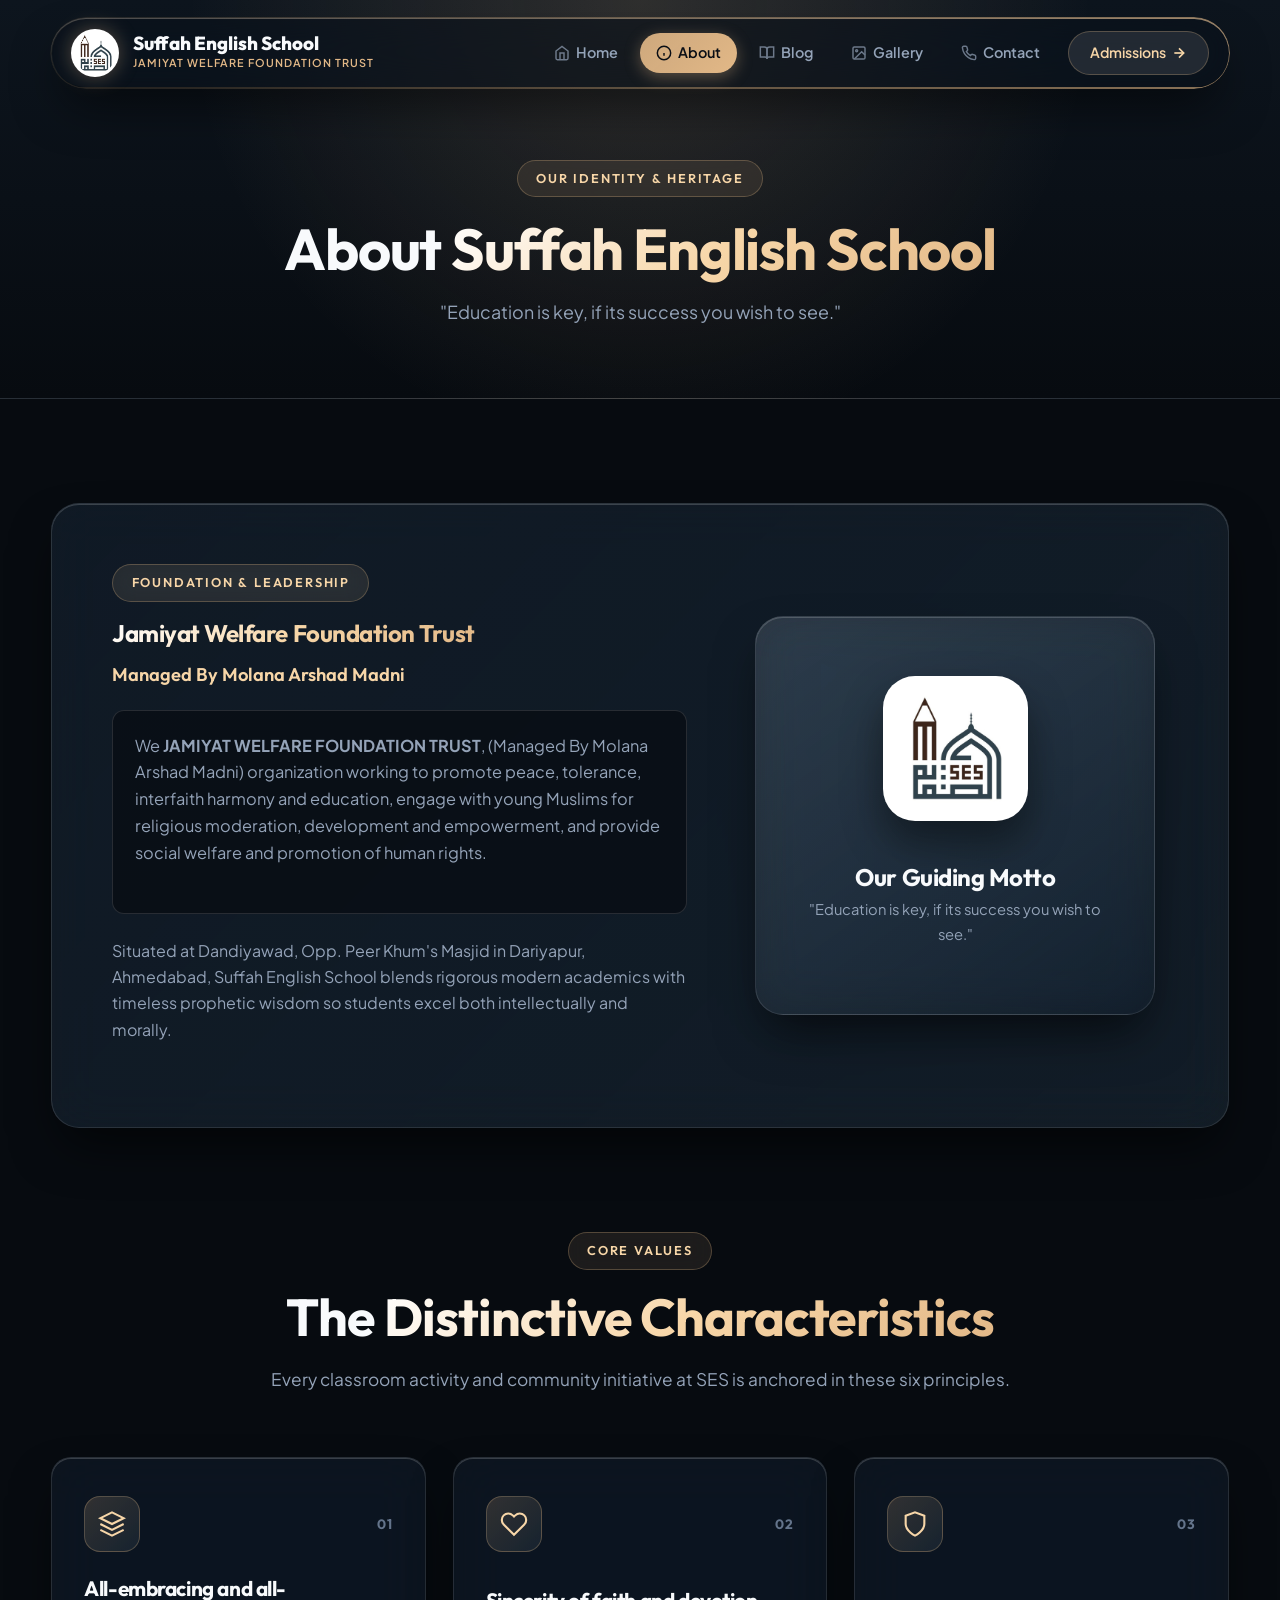
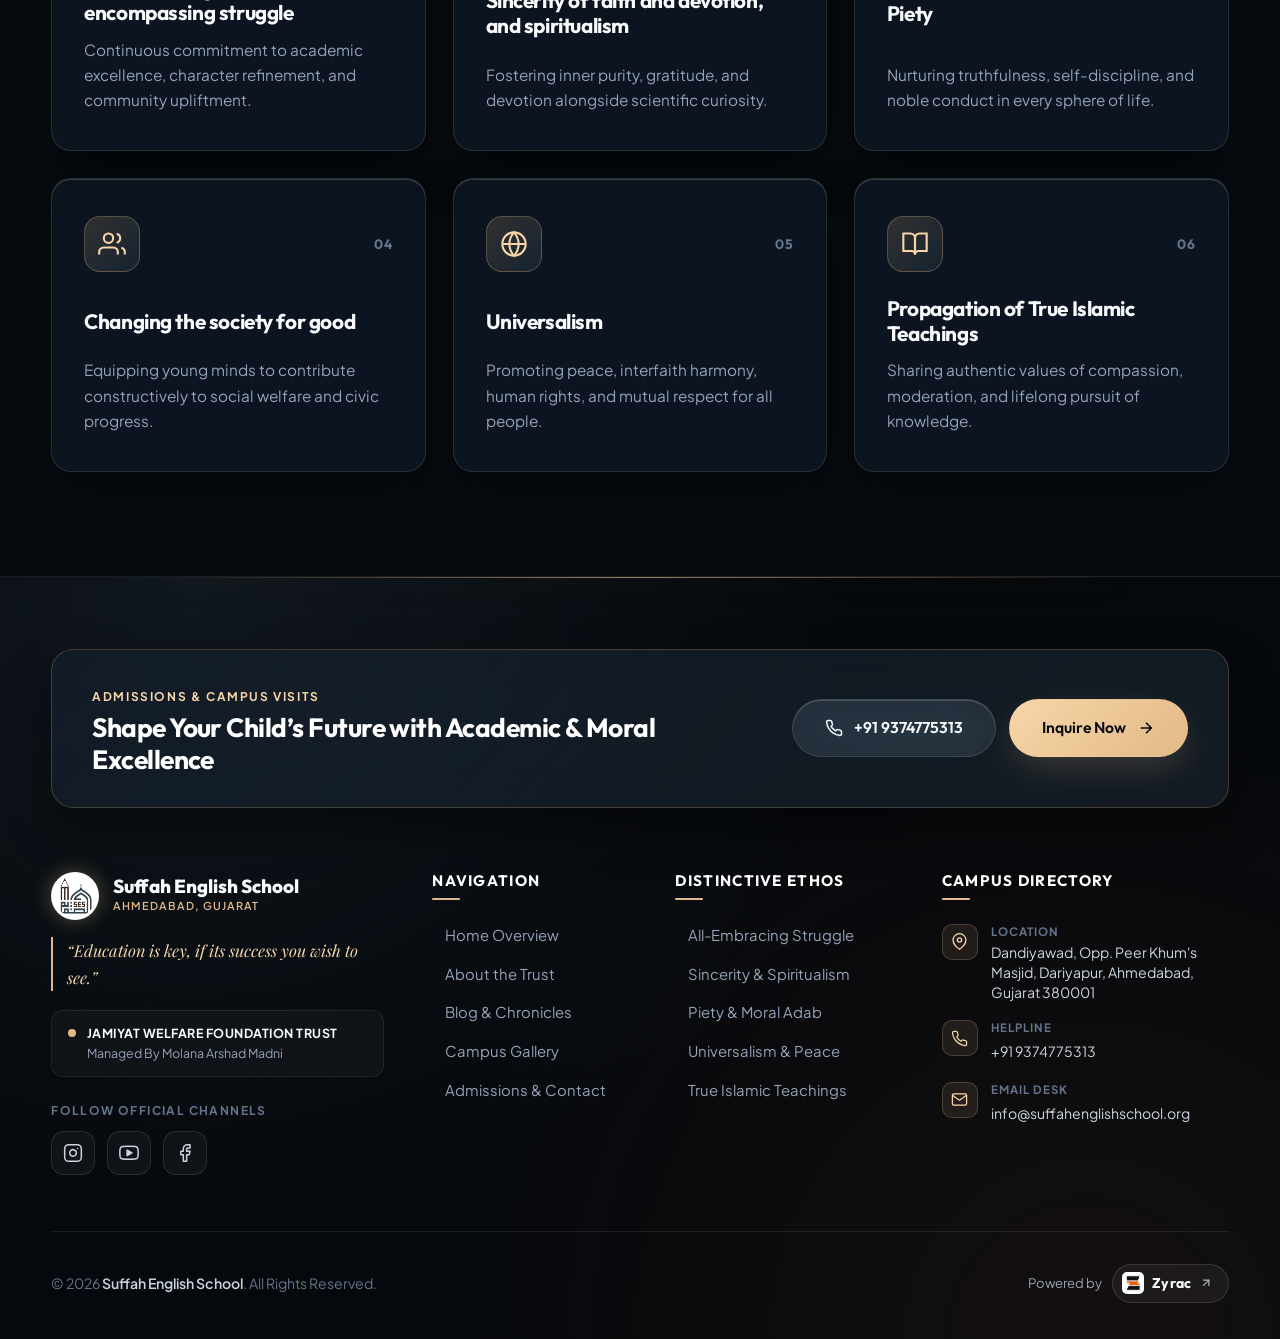
==== commit 2d7892a0: "dynamic design navbar" ====
--- a/about.html
+++ b/about.html
@@ -1,19 +1,47 @@
 <!DOCTYPE html>
 <html lang="en">
 <head>
+  <!-- Character Set & Viewport -->
   <meta charset="UTF-8" />
   <meta name="viewport" content="width=device-width, initial-scale=1.0" />
-  <title>About Us | Suffah English School</title>
+  
+  <!-- Primary Meta Tags (Google Search) -->
+  <title>About Us | Suffah English School Ahmedabad</title>
+  <meta name="title" content="About Us | Suffah English School Ahmedabad" />
+  <meta name="description" content="Learn about Suffah English School's mission, our 6 distinctive characteristics, and the Jamiyat Welfare Foundation Trust in Dariyapur, Ahmedabad." />
+  <meta name="keywords" content="About Suffah English School, Jamiyat Welfare Foundation Trust, English School Ahmedabad, Moral Education, Molana Arshad Madni" />
+  <meta name="author" content="Jamiyat Welfare Foundation Trust" />
+  <meta name="robots" content="index, follow" />
+  <meta name="language" content="English" />
+
+  <!-- Canonical URL -->
+  <link rel="canonical" href="https://www.suffahenglishschool.org/about.html" />
+
+  <!-- Open Graph / Facebook / WhatsApp -->
+  <meta property="og:type" content="website" />
+  <meta property="og:url" content="https://www.suffahenglishschool.org/about.html" />
+  <meta property="og:title" content="About Us | Suffah English School" />
+  <meta property="og:description" content="Learn about Suffah English School's mission, our 6 distinctive characteristics, and the Jamiyat Welfare Foundation Trust." />
+  <meta property="og:image" content="https://www.suffahenglishschool.org/Logo.jpg" />
+
+  <!-- Browser Theme & Favicon -->
+  <meta name="theme-color" content="#070B10" />
+  <link rel="icon" type="image/jpeg" href="Logo.jpg" />
+
+  <!-- Main Stylesheet -->
   <link rel="stylesheet" href="style.css" />
 </head>
 <body>
 
-  <!-- Floating Apple-Pro Glass Island Header -->
+ <!-- Floating Apple-Pro Glass Island Header -->
   <header class="site-header">
     <div class="container">
-      <nav class="nav-island">
+      <nav class="nav-island premium-glass-island">
+        <!-- Animated Background Glow Border -->
+        <div class="island-glow-border"></div>
+
         <a href="index.html" class="brand-logo">
-          <div class="logo-frame">
+          <div class="logo-frame shine-effect">
             <img src="Logo.jpg" alt="Suffah English School Logo" />
           </div>
           <div class="brand-text">
@@ -22,19 +50,50 @@
           </div>
         </a>
 
-        <button class="hamburger" aria-label="Toggle Menu" aria-expanded="false">
-          <span class="bar"></span>
-          <span class="bar"></span>
-          <span class="bar"></span>
+        <!-- Upgraded Animated Hamburger -->
+        <button class="hamburger premium-hamburger" aria-label="Toggle Menu" aria-expanded="false">
+          <span class="bar top-bar"></span>
+          <span class="bar mid-bar"></span>
+          <span class="bar bot-bar"></span>
         </button>
 
         <ul class="nav-menu">
-          <li><a href="index.html" class="nav-link">Home</a></li>
-          <li><a href="about.html" class="nav-link active">About</a></li>
-          <li><a href="blog.html" class="nav-link">Blog</a></li>
-          <li><a href="gallery.html" class="nav-link">Gallery</a></li>
-          <li><a href="contact.html" class="nav-link">Contact Us</a></li>
-          <li><a href="contact.html" class="nav-cta">Admissions</a></li>
+          <li>
+            <a href="index.html" class="nav-link active">
+              <svg class="nav-icon" viewBox="0 0 24 24" fill="none" stroke="currentColor"><path d="M3 9l9-7 9 7v11a2 2 0 0 1-2 2H5a2 2 0 0 1-2-2z"/><polyline points="9 22 9 12 15 12 15 22"/></svg>
+              Home
+            </a>
+          </li>
+          <li>
+            <a href="about.html" class="nav-link">
+              <svg class="nav-icon" viewBox="0 0 24 24" fill="none" stroke="currentColor"><circle cx="12" cy="12" r="10"/><line x1="12" y1="16" x2="12" y2="12"/><line x1="12" y1="8" x2="12.01" y2="8"/></svg>
+              About
+            </a>
+          </li>
+          <li>
+            <a href="blog.html" class="nav-link">
+              <svg class="nav-icon" viewBox="0 0 24 24" fill="none" stroke="currentColor"><path d="M2 3h6a4 4 0 0 1 4 4v14a3 3 0 0 0-3-3H2z"/><path d="M22 3h-6a4 4 0 0 0-4 4v14a3 3 0 0 1 3-3h7z"/></svg>
+              Blog
+            </a>
+          </li>
+          <li>
+            <a href="gallery.html" class="nav-link">
+              <svg class="nav-icon" viewBox="0 0 24 24" fill="none" stroke="currentColor"><rect x="3" y="3" width="18" height="18" rx="2" ry="2"/><circle cx="8.5" cy="8.5" r="1.5"/><polyline points="21 15 16 10 5 21"/></svg>
+              Gallery
+            </a>
+          </li>
+          <li>
+            <a href="contact.html" class="nav-link">
+              <svg class="nav-icon" viewBox="0 0 24 24" fill="none" stroke="currentColor"><path d="M22 16.92v3a2 2 0 0 1-2.18 2 19.79 19.79 0 0 1-8.63-3.07 19.5 19.5 0 0 1-6-6 19.79 19.79 0 0 1-3.07-8.67A2 2 0 0 1 4.11 2h3a2 2 0 0 1 2 1.72 12.84 12.84 0 0 0 .7 2.81 2 2 0 0 1-.45 2.11L8.09 9.91a16 16 0 0 0 6 6l1.27-1.27a2 2 0 0 1 2.11-.45 12.84 12.84 0 0 0 2.81.7A2 2 0 0 1 22 16.92z"/></svg>
+              Contact
+            </a>
+          </li>
+          <li>
+            <a href="contact.html" class="nav-cta pulse-cta">
+              Admissions
+              <svg viewBox="0 0 24 24" fill="none" stroke="currentColor"><line x1="5" y1="12" x2="19" y2="12"/><polyline points="12 5 19 12 12 19"/></svg>
+            </a>
+          </li>
         </ul>
       </nav>
     </div>
@@ -57,10 +116,12 @@
           <span class="pro-badge">Foundation & Leadership</span>
           <h2><span class="text-gradient-gold">Jamiyat Welfare Foundation Trust</span></h2>
           <div class="trust-lead">Managed By Molana Arshad Madni</div>
-          <p>
-            We <strong>JAMIYAT WELFARE FOUNDATION TRUST</strong>, (Managed By Molana Arshad Madni) organization working to promote peace, tolerance, interfaith harmony and education, engage with young Muslims for religious moderation, development and empowerment, and provide social welfare and promotion of human rights.
-          </p>
-          <p>
+          <div class="hero-description" style="margin-bottom: 1.5rem; background: rgba(7, 11, 16, 0.62); padding: 1.35rem; border-radius: var(--radius-sm); border: 1px solid rgba(255,255,255,0.12);">
+            <p>
+              We <strong>JAMIYAT WELFARE FOUNDATION TRUST</strong>, (Managed By Molana Arshad Madni) organization working to promote peace, tolerance, interfaith harmony and education, engage with young Muslims for religious moderation, development and empowerment, and provide social welfare and promotion of human rights.
+            </p>
+          </div>
+          <p style="color: var(--text-secondary);">
             Situated at Dandiyawad, Opp. Peer Khum's Masjid in Dariyapur, Ahmedabad, Suffah English School blends rigorous modern academics with timeless prophetic wisdom so students excel both intellectually and morally.
           </p>
         </div>
@@ -159,69 +220,172 @@
     </div>
   </section>
 
- <!-- Footer -->
-  <footer class="site-footer">
+  <!-- ========================================================================
+       BESPOKE ARCHITECTURAL FOOTER (Senior Designer Edition)
+       ======================================================================== -->
+  <footer class="site-footer pro-footer">
+    <!-- Subtle Top Gold Specular Line & Ambient Glow -->
+    <div class="footer-top-glow"></div>
+
     <div class="container">
+      
+      <!-- Top Pre-Footer: Parent Admissions Callout Banner -->
+      <div class="footer-cta-strip reveal">
+        <div class="footer-cta-text">
+          <span class="footer-cta-eyebrow">Admissions &amp; Campus Visits</span>
+          <h3>Shape Your Child’s Future with Academic &amp; Moral Excellence</h3>
+        </div>
+        <div class="footer-cta-actions">
+          <a href="tel:9374775313" class="btn btn-glass">
+            <svg viewBox="0 0 24 24" fill="none" stroke="currentColor" stroke-width="2" style="transform:none;"><path d="M22 16.92v3a2 2 0 0 1-2.18 2 19.79 19.79 0 0 1-8.63-3.07 19.5 19.5 0 0 1-6-6 19.79 19.79 0 0 1-3.07-8.67A2 2 0 0 1 4.11 2h3a2 2 0 0 1 2 1.72 12.84 12.84 0 0 0 .7 2.81 2 2 0 0 1-.45 2.11L8.09 9.91a16 16 0 0 0 6 6l1.27-1.27a2 2 0 0 1 2.11-.45 12.84 12.84 0 0 0 2.81.7A2 2 0 0 1 22 16.92z"/></svg>
+            <span>+91 9374775313</span>
+          </a>
+          <a href="contact.html" class="btn btn-gold">
+            <span>Inquire Now</span>
+            <svg viewBox="0 0 24 24" fill="none" stroke="currentColor" stroke-width="2.2"><path d="M5 12h14M12 5l7 7-7 7"/></svg>
+          </a>
+        </div>
+      </div>
+
+      <!-- Main 4-Column Architectural Grid -->
       <div class="footer-grid">
-        <div>
-          <a href="index.html" class="brand-logo" style="margin-bottom: 1rem;">
-            <div class="logo-frame">
-              <img src="Logo.jpg" alt="Suffah English School Logo" />
+        
+        <!-- Column 1: Brand Identity, Trust & Social Handles -->
+        <div class="footer-brand-col">
+          <a href="index.html" class="brand-logo footer-logo-link">
+            <div class="logo-frame shine-effect">
+              <img src="Logo.jpg" alt="Suffah English School Logo"[cite: 1] />
             </div>
             <div class="brand-text">
               <span class="brand-name">Suffah English School</span>
               <span class="brand-tagline">Ahmedabad, Gujarat</span>
             </div>
           </a>
-          <p style="color: var(--gold-bright); font-style: italic; margin-bottom: 0.65rem;">
-            "Education is key, if its success you wish to see."
-          </p>
-          <p style="color: var(--text-secondary); font-size: 0.9rem;">
-            JAMIYAT WELFARE FOUNDATION TRUST (Managed By Molana Arshad Madni)
-          </p>
-        </div>
-
+
+          <blockquote class="footer-motto">
+            “Education is key, if its success you wish to see.”
+          </blockquote>
+
+          <div class="footer-trust-badge">
+            <span class="trust-dot"></span>
+            <div>
+              <strong>JAMIYAT WELFARE FOUNDATION TRUST</strong>
+              <span>Managed By Molana Arshad Madni</span>
+            </div>
+          </div>
+
+          <!-- Clickable Social Media Handles (Instagram, YouTube, Facebook) -->
+          <div class="footer-social-wrap">
+            <span class="social-label">Follow Official Channels</span>
+            <div class="social-Dock">
+              <!-- Instagram -->
+              <a href="https://www.instagram.com/" target="_blank" rel="noopener noreferrer" class="social-btn social-ig" aria-label="Suffah English School on Instagram">
+                <svg viewBox="0 0 24 24" fill="none" stroke="currentColor" stroke-width="1.8" stroke-linecap="round" stroke-linejoin="round">
+                  <rect x="2" y="2" width="20" height="20" rx="5" ry="5"></rect>
+                  <path d="M16 11.37A4 4 0 1 1 12.63 8 4 4 0 0 1 16 11.37z"></path>
+                  <line x1="17.5" y1="6.5" x2="17.51" y2="6.5"></line>
+                </svg>
+                <span class="social-tooltip">Instagram</span>
+              </a>
+
+              <!-- YouTube -->
+              <a href="https://www.youtube.com/watch?v=ec_1Gl5H5m4" target="_blank" rel="noopener noreferrer" class="social-btn social-yt" aria-label="Suffah English School on YouTube">
+                <svg viewBox="0 0 24 24" fill="none" stroke="currentColor" stroke-width="1.8" stroke-linecap="round" stroke-linejoin="round">
+                  <path d="M22.54 6.42a2.78 2.78 0 0 0-1.94-2C18.88 4 12 4 12 4s-6.88 0-8.6.46a2.78 2.78 0 0 0-1.94 2A29 29 0 0 0 1 11.75a29 29 0 0 0 .46 5.33A2.78 2.78 0 0 0 3.4 19c1.72.46 8.6.46 8.6.46s6.88 0 8.6-.46a2.78 2.78 0 0 0 1.94-2 29 29 0 0 0 .46-5.25 29 29 0 0 0-.46-5.33z"></path>
+                  <polygon points="9.75 15.02 15.5 11.75 9.75 8.48 9.75 15.02" fill="currentColor"></polygon>
+                </svg>
+                <span class="social-tooltip">YouTube</span>
+              </a>
+
+              <!-- Facebook -->
+              <a href="https://www.facebook.com/" target="_blank" rel="noopener noreferrer" class="social-btn social-fb" aria-label="Suffah English School on Facebook">
+                <svg viewBox="0 0 24 24" fill="none" stroke="currentColor" stroke-width="1.8" stroke-linecap="round" stroke-linejoin="round">
+                  <path d="M18 2h-3a5 5 0 0 0-5 5v3H7v4h3v8h4v-8h3l1-4h-4V7a1 1 0 0 1 1-1h3z"></path>
+                </svg>
+                <span class="social-tooltip">Facebook</span>
+              </a>
+            </div>
+          </div>
+        </div>
+
+        <!-- Column 2: Quick Navigation -->
         <div class="footer-col">
-          <h4>Navigation</h4>
+          <h4 class="footer-heading">Navigation</h4>
           <ul class="footer-links">
-            <li><a href="index.html">Home</a></li>
-            <li><a href="about.html">About Us</a></li>
-            <li><a href="blog.html">Blog & Chronicles</a></li>
+            <li><a href="index.html">Home Overview</a></li>
+            <li><a href="about.html">About the Trust</a></li>
+            <li><a href="blog.html">Blog &amp; Chronicles</a></li>
             <li><a href="gallery.html">Campus Gallery</a></li>
-            <li><a href="contact.html">Contact Us</a></li>
+            <li><a href="contact.html">Admissions &amp; Contact</a></li>
           </ul>
         </div>
 
+        <!-- Column 3: Core Ethos -->
         <div class="footer-col">
-          <h4>Core Ethos</h4>
+          <h4 class="footer-heading">Distinctive Ethos</h4>
           <ul class="footer-links">
-            <li><a href="about.html">Sincerity & Spiritualism</a></li>
-            <li><a href="about.html">Piety & Universalism</a></li>
-            <li><a href="about.html">Social Welfare</a></li>
+            <li><a href="about.html">All-Embracing Struggle</a></li>
+            <li><a href="about.html">Sincerity &amp; Spiritualism</a></li>
+            <li><a href="about.html">Piety &amp; Moral Adab</a></li>
+            <li><a href="about.html">Universalism &amp; Peace</a></li>
             <li><a href="about.html">True Islamic Teachings</a></li>
           </ul>
         </div>
 
+        <!-- Column 4: Official Contact Cards -->
         <div class="footer-col">
-          <h4>Official Contact</h4>
-          <ul class="footer-contact">
-            <li>Dandiyawad, Opp. Peer Khum's Masjid, Dariyapur, Ahmedabad, Gujarat 380001</li>
-            <li><strong>Phone:</strong> <a href="tel:9374775313">9374775313</a></li>
-            <li><strong>Email:</strong> <a href="mailto:info@suffahenglishschool.org">info@suffahenglishschool.org</a></li>
+          <h4 class="footer-heading">Campus Directory</h4>
+          <ul class="footer-contact-cards">
+            <li>
+              <div class="fc-icon">
+                <svg viewBox="0 0 24 24" fill="none" stroke="currentColor" stroke-width="1.8"><path d="M21 10c0 7-9 13-9 13s-9-6-9-13a9 9 0 0 1 18 0z"/><circle cx="12" cy="10" r="3"/></svg>
+              </div>
+              <div>
+                <span class="fc-label">Location</span>
+                <p>Dandiyawad, Opp. Peer Khum's Masjid, Dariyapur, Ahmedabad, Gujarat 380001</p>
+              </div>
+            </li>
+
+            <li>
+              <div class="fc-icon">
+                <svg viewBox="0 0 24 24" fill="none" stroke="currentColor" stroke-width="1.8"><path d="M22 16.92v3a2 2 0 0 1-2.18 2 19.79 19.79 0 0 1-8.63-3.07 19.5 19.5 0 0 1-6-6 19.79 19.79 0 0 1-3.07-8.67A2 2 0 0 1 4.11 2h3a2 2 0 0 1 2 1.72 12.84 12.84 0 0 0 .7 2.81 2 2 0 0 1-.45 2.11L8.09 9.91a16 16 0 0 0 6 6l1.27-1.27a2 2 0 0 1 2.11-.45 12.84 12.84 0 0 0 2.81.7A2 2 0 0 1 22 16.92z"/></svg>
+              </div>
+              <div>
+                <span class="fc-label">Helpline</span>
+                <a href="tel:9374775313">+91 9374775313</a>
+              </div>
+            </li>
+
+            <li>
+              <div class="fc-icon">
+                <svg viewBox="0 0 24 24" fill="none" stroke="currentColor" stroke-width="1.8"><path d="M4 4h16c1.1 0 2 .9 2 2v12c0 1.1-.9 2-2 2H4c-1.1 0-2-.9-2-2V6c0-1.1.9-2 2-2z"/><polyline points="22,6 12,13 2,6"/></svg>
+              </div>
+              <div>
+                <span class="fc-label">Email Desk</span>
+                <a href="mailto:info@suffahenglishschool.org">info@suffahenglishschool.org</a>
+              </div>
+            </li>
           </ul>
         </div>
-      </div>
-
+
+      </div>
+
+      <!-- Bottom Legal & Zyrac Studio Signature Bar -->
       <div class="footer-bottom">
-        <span>&copy; 2026 Suffah English School. All Rights Reserved.</span>
-        <span class="footer-powered">
-          Powered by 
-          <a href="https://zyrac.in" target="_blank" rel="noopener noreferrer" class="zyrac-brand-link">
+        <div class="footer-copyright">
+          <span>&copy; 2026 <strong>Suffah English School</strong>. All Rights Reserved.</span>
+        </div>
+
+        <div class="footer-powered">
+          <span class="powered-text">Powered by</span>
+          <a href="https://zyrac.in" target="_blank" rel="noopener noreferrer" class="zyrac-brand-pill" aria-label="Visit Zyrac Official Website">
             <img src="zyrac.png" alt="Zyrac Logo"[cite: 2] />
             <span>Zyrac</span>
+            <svg class="zyrac-arrow" viewBox="0 0 24 24" fill="none" stroke="currentColor" stroke-width="2.2"><line x1="7" y1="17" x2="17" y2="7"/><polyline points="7 7 17 7 17 17"/></svg>
           </a>
-        </span>
-      </div>
+        </div>
+      </div>
+
     </div>
   </footer>
 
--- a/style.css
+++ b/style.css
@@ -357,42 +357,505 @@
   border-radius: 4px;
   transition: all 0.35s var(--ease-apple);
 }
-
 /* ==========================================================================
-   4K VIDEO CINEMATIC HERO + PROPHET MUHAMMAD (ﷺ) QUOTE GLASS CARD
+   TOP-LEVEL PREMIUM HEADER ENHANCEMENTS
    ========================================================================== */
+
+/* 1. Animated Glowing Border Island */
+.premium-glass-island {
+  position: relative;
+  overflow: visible; /* Allow glow to bleed */
+  background: rgba(11, 18, 26, 0.65) !important;
+  border: none !important;
+}
+
+.island-glow-border {
+  position: absolute;
+  inset: -1.5px;
+  border-radius: var(--radius-pill);
+  background: linear-gradient(90deg, rgba(226, 184, 135, 0.1), rgba(226, 184, 135, 0.6), rgba(226, 184, 135, 0.1));
+  background-size: 200% 100%;
+  z-index: -1;
+  animation: borderSweep 4s linear infinite;
+  mask: linear-gradient(#fff 0 0) content-box, linear-gradient(#fff 0 0);
+  -webkit-mask: linear-gradient(#fff 0 0) content-box, linear-gradient(#fff 0 0);
+  -webkit-mask-composite: xor;
+  mask-composite: exclude;
+  padding: 1.5px;
+}
+
+@keyframes borderSweep {
+  0% { background-position: 100% 0; }
+  100% { background-position: -100% 0; }
+}
+
+/* 2. Logo Frame Sweep Animation */
+.shine-effect {
+  position: relative;
+  overflow: hidden;
+}
+.shine-effect::after {
+  content: '';
+  position: absolute;
+  top: 0;
+  left: -100%;
+  width: 50%;
+  height: 100%;
+  background: linear-gradient(to right, rgba(255,255,255,0) 0%, rgba(255,255,255,0.4) 50%, rgba(255,255,255,0) 100%);
+  transform: skewX(-25deg);
+  animation: logoShine 5s infinite;
+}
+
+@keyframes logoShine {
+  0% { left: -100%; }
+  20% { left: 200%; }
+  100% { left: 200%; }
+}
+
+/* 3. Navigation Links with SVG Icons */
+.nav-link {
+  display: flex;
+  align-items: center;
+  gap: 0.4rem;
+  padding: 0.5rem 1rem !important;
+  transition: all 0.4s cubic-bezier(0.16, 1, 0.3, 1);
+}
+
+.nav-icon {
+  width: 16px;
+  height: 16px;
+  stroke-width: 2.2;
+  transition: transform 0.4s cubic-bezier(0.16, 1, 0.3, 1), stroke 0.4s;
+  opacity: 0.7;
+}
+
+/* Hover Physics */
+.nav-link:hover {
+  background: rgba(226, 184, 135, 0.1) !important;
+  color: #fff !important;
+  transform: translateY(-2px);
+}
+.nav-link:hover .nav-icon {
+  transform: scale(1.15) translateY(-1px);
+  stroke: var(--gold-bright);
+  opacity: 1;
+}
+
+/* Active State Pill */
+.nav-link.active {
+  background: linear-gradient(135deg, rgba(226, 184, 135, 0.9), var(--gold-primary)) !important;
+  color: #090D14 !important;
+}
+.nav-link.active .nav-icon {
+  stroke: #090D14;
+  opacity: 1;
+}
+
+/* 4. Animated CTA Button */
+.pulse-cta {
+  display: flex;
+  align-items: center;
+  gap: 0.3rem;
+  box-shadow: 0 0 0 0 rgba(226, 184, 135, 0.4);
+  animation: ctaPulse 3s infinite;
+}
+.pulse-cta svg {
+  width: 16px;
+  height: 16px;
+  stroke-width: 2.5;
+  transition: transform 0.3s ease;
+}
+.pulse-cta:hover svg {
+  transform: translateX(4px);
+}
+
+@keyframes ctaPulse {
+  0% { box-shadow: 0 0 0 0 rgba(226, 184, 135, 0.4); }
+  70% { box-shadow: 0 0 0 10px rgba(226, 184, 135, 0); }
+  100% { box-shadow: 0 0 0 0 rgba(226, 184, 135, 0); }
+}
+
+/* 5. Fluid Mobile Drawer Overrides */
+@media (max-width: 860px) {
+  .nav-menu {
+    border-left: 1px solid rgba(226, 184, 135, 0.2) !important;
+    background: rgba(7, 11, 16, 0.85) !important;
+  }
+  .nav-link {
+    font-size: 1.1rem !important;
+    padding: 1rem 1.25rem !important;
+  }
+  .nav-icon {
+    width: 20px;
+    height: 20px;
+  }
+  /* Staggered load effect on mobile menu open */
+  .nav-menu.open li {
+    opacity: 0;
+    animation: slideInFade 0.4s forwards;
+  }
+  .nav-menu.open li:nth-child(1) { animation-delay: 0.1s; }
+  .nav-menu.open li:nth-child(2) { animation-delay: 0.15s; }
+  .nav-menu.open li:nth-child(3) { animation-delay: 0.2s; }
+  .nav-menu.open li:nth-child(4) { animation-delay: 0.25s; }
+  .nav-menu.open li:nth-child(5) { animation-delay: 0.3s; }
+  .nav-menu.open li:nth-child(6) { animation-delay: 0.35s; }
+}
+
+@keyframes slideInFade {
+  from { opacity: 0; transform: translateX(20px); }
+  to { opacity: 1; transform: translateX(0); }
+}
+/* ==========================================================================
+   MASTERPIECE ISLAMIC & PARENT-CENTRIC HERO SECTION (style.css)
+   ========================================================================== */
+
 .hero-pro {
   position: relative;
   min-height: 100vh;
-  display: flex;
-  align-items: center;
-  padding: 9rem 0 5.5rem;
+  min-height: 100dvh;
+  width: 100%;
+  display: flex;
+  align-items: center;
+  padding: 8.5rem 0 5rem;
   overflow: hidden;
-}
-
-/* 4K Background Video Container */
-.hero-video-wrapper {
+  background-color: #070B10;
+}
+
+/* 1. Background Image & Islamic Geometric Texture */
+.hero-image-wrapper {
   position: absolute;
   inset: 0;
+  width: 100%;
+  height: 100%;
   z-index: 0;
   overflow: hidden;
 }
 
-.hero-video {
+.hero-bg-image {
   width: 100%;
   height: 100%;
   object-fit: cover;
-  transform: scale(1.04);
-  filter: saturate(1.15) contrast(1.05) brightness(0.45);
-}
-
-.hero-video-overlay {
+  object-position: center;
+  /* Soft studio blur & scale so even if Logo.jpg is used, it looks like a luxury abstract backdrop */
+  transform: scale(1.12);
+  filter: blur(18px) saturate(1.2) brightness(0.28);
+}
+
+.hero-image-overlay {
   position: absolute;
   inset: 0;
   background:
-    radial-gradient(circle at 75% 35%, rgba(44, 62, 76, 0.35) 0%, rgba(7, 11, 16, 0.88) 70%),
-    linear-gradient(180deg, rgba(7, 11, 16, 0.65) 0%, rgba(7, 11, 16, 0.45) 50%, var(--bg-obsidian) 100%);
+    radial-gradient(circle at 20% 30%, rgba(44, 62, 76, 0.55) 0%, transparent 55%),
+    radial-gradient(circle at 80% 70%, rgba(67, 40, 28, 0.5) 0%, transparent 55%),
+    linear-gradient(180deg, rgba(7, 11, 16, 0.72) 0%, rgba(7, 11, 16, 0.55) 50%, #070B10 100%);
   z-index: 1;
+}
+
+/* Subtle Islamic Geometric Lattice Overlay */
+.hero-islamic-pattern {
+  position: absolute;
+  inset: 0;
+  z-index: 1;
+  opacity: 0.18;
+  background-image:
+    radial-gradient(rgba(226, 184, 135, 0.45) 1px, transparent 1px),
+    radial-gradient(rgba(226, 184, 135, 0.25) 1px, transparent 1px);
+  background-size: 36px 36px;
+  background-position: 0 0, 18px 18px;
+  pointer-events: none;
+}
+
+/* 2. Top Status & Badge Row */
+.hero-badge-row {
+  display: flex;
+  flex-wrap: wrap;
+  align-items: center;
+  gap: 0.75rem;
+  margin-bottom: 1.35rem;
+}
+
+.status-pill {
+  display: inline-flex;
+  align-items: center;
+  gap: 0.55rem;
+  padding: 0.45rem 1.05rem;
+  border-radius: 999px;
+  background: rgba(16, 185, 129, 0.12);
+  border: 1px solid rgba(16, 185, 129, 0.35);
+  color: #A7F3D0;
+  font-family: 'Outfit', sans-serif;
+  font-size: 0.8rem;
+  font-weight: 600;
+  letter-spacing: 0.4px;
+}
+
+.live-dot {
+  width: 8px;
+  height: 8px;
+  border-radius: 50%;
+  background: #10B981;
+  box-shadow: 0 0 12px #10B981;
+  animation: livePulse 2s infinite;
+}
+
+@keyframes livePulse {
+  0%, 100% { transform: scale(1); opacity: 1; }
+  50% { transform: scale(1.35); opacity: 0.65; }
+}
+
+.hero-title {
+  font-size: clamp(2.4rem, 4.8vw, 4.1rem);
+  line-height: 1.08;
+  margin-bottom: 0.85rem;
+  letter-spacing: -0.02em;
+}
+
+/* 3. Prophet Muhammad (ﷺ) Hadith Card Refinements */
+.hadith-glass-card {
+  position: relative;
+  background: linear-gradient(135deg, rgba(255, 255, 255, 0.1) 0%, rgba(226, 184, 135, 0.07) 100%);
+  backdrop-filter: blur(20px) saturate(180%);
+  -webkit-backdrop-filter: blur(20px) saturate(180%);
+  border: 1px solid rgba(226, 184, 135, 0.35);
+  border-left: 4px solid #E2B887;
+  border-radius: 18px;
+  padding: 1.35rem 1.65rem;
+  margin-bottom: 1.35rem;
+  box-shadow: 0 20px 40px rgba(0, 0, 0, 0.4);
+}
+
+/* 4. Parent-Friendly Mission & 3 Pillars Card */
+.parent-mission-card {
+  background: rgba(11, 18, 26, 0.76);
+  backdrop-filter: blur(20px);
+  -webkit-backdrop-filter: blur(20px);
+  border: 1px solid rgba(255, 255, 255, 0.14);
+  border-radius: 20px;
+  padding: 1.45rem 1.6rem;
+  margin-bottom: 1.85rem;
+  box-shadow: 0 16px 36px rgba(0, 0, 0, 0.45);
+}
+
+.mission-lead {
+  color: #F1F5F9;
+  font-size: 0.98rem;
+  line-height: 1.68;
+  margin-bottom: 1.25rem;
+}
+
+.mission-lead strong {
+  color: var(--gold-bright, #F7D6A8);
+  font-weight: 700;
+}
+
+.parent-pillars-grid {
+  display: grid;
+  grid-template-columns: repeat(3, 1fr);
+  gap: 0.85rem;
+  padding-top: 1.1rem;
+  border-top: 1px solid rgba(255, 255, 255, 0.1);
+}
+
+.parent-pillar {
+  display: flex;
+  align-items: center;
+  gap: 0.7rem;
+  background: rgba(255, 255, 255, 0.04);
+  border: 1px solid rgba(255, 255, 255, 0.08);
+  padding: 0.7rem 0.85rem;
+  border-radius: 12px;
+  transition: all 0.3s ease;
+}
+
+.parent-pillar:hover {
+  background: rgba(226, 184, 135, 0.1);
+  border-color: rgba(226, 184, 135, 0.35);
+  transform: translateY(-2px);
+}
+
+.pillar-icon {
+  width: 36px;
+  height: 36px;
+  border-radius: 10px;
+  background: rgba(226, 184, 135, 0.16);
+  color: #F7D6A8;
+  display: flex;
+  align-items: center;
+  justify-content: center;
+  flex-shrink: 0;
+}
+
+.pillar-icon svg {
+  width: 18px;
+  height: 18px;
+}
+
+.parent-pillar strong {
+  display: block;
+  font-family: 'Outfit', sans-serif;
+  font-size: 0.86rem;
+  color: #FFFFFF;
+  line-height: 1.2;
+}
+
+.parent-pillar span {
+  display: block;
+  font-size: 0.74rem;
+  color: #94A3B8;
+  margin-top: 2px;
+}
+
+.btn-text-link {
+  font-family: 'Outfit', sans-serif;
+  font-weight: 600;
+  font-size: 0.95rem;
+  color: var(--gold-bright, #F7D6A8);
+  padding: 0.5rem 0.4rem;
+  align-self: center;
+}
+
+.btn-text-link:hover {
+  color: #FFFFFF;
+  transform: translateX(4px);
+}
+
+/* 5. Sacred Islamic Mihrab Arch 3D Showcase Card */
+.mihrab-arch-card {
+  position: relative;
+  max-width: 420px;
+  width: 100%;
+  /* Sculpted Islamic Arch Top + Rounded Base */
+  border-radius: 210px 210px 28px 28px !important;
+  padding: 3.4rem 2.2rem 2.4rem !important;
+  background: linear-gradient(160deg, rgba(44, 62, 76, 0.55) 0%, rgba(13, 21, 30, 0.88) 60%, rgba(67, 40, 28, 0.45) 100%) !important;
+  border: 1.5px solid rgba(226, 184, 135, 0.35) !important;
+  box-shadow:
+    0 30px 60px rgba(0, 0, 0, 0.65),
+    inset 0 2px 20px rgba(247, 214, 168, 0.15) !important;
+}
+
+.floating-chip {
+  position: absolute;
+  top: 22px;
+  right: -14px;
+  display: inline-flex;
+  align-items: center;
+  gap: 0.45rem;
+  padding: 0.45rem 0.95rem;
+  border-radius: 999px;
+  background: rgba(11, 18, 26, 0.9);
+  border: 1px solid rgba(226, 184, 135, 0.4);
+  color: #F7D6A8;
+  font-size: 0.76rem;
+  font-weight: 700;
+  box-shadow: 0 12px 24px rgba(0, 0, 0, 0.45);
+  transform: translateZ(40px);
+}
+
+.arch-subtitle {
+  display: inline-block;
+  font-size: 0.74rem;
+  text-transform: uppercase;
+  letter-spacing: 1.4px;
+  color: #E2B887;
+  font-weight: 700;
+  margin-bottom: 0.3rem;
+}
+
+.campus-quick-box {
+  background: rgba(7, 11, 16, 0.55);
+  border: 1px solid rgba(255, 255, 255, 0.1);
+  border-radius: 14px;
+  padding: 0.85rem 1rem;
+  margin: 1rem 0 1.35rem;
+  text-align: left;
+}
+
+.campus-quick-item {
+  display: flex;
+  align-items: flex-start;
+  gap: 0.65rem;
+  font-size: 0.84rem;
+  color: #CBD5E1;
+  line-height: 1.45;
+}
+
+.campus-quick-item svg {
+  width: 18px;
+  height: 18px;
+  stroke: #E2B887;
+  flex-shrink: 0;
+  margin-top: 2px;
+}
+
+/* ==========================================================================
+   HERO RESPONSIVE BREAKPOINTS (Laptop, Tablet, Mobile)
+   ========================================================================== */
+
+/* Laptop (max-width: 1100px) */
+@media (max-width: 1100px) {
+  .hero-container {
+    grid-template-columns: 1fr;
+    gap: 3rem;
+  }
+
+  .hero-visual-wrap {
+    order: -1; /* Places the sacred school emblem arch at the top on tablets/mobile */
+  }
+
+  .mihrab-arch-card {
+    max-width: 370px;
+    padding: 2.8rem 1.8rem 2rem !important;
+  }
+}
+
+/* Tablet (max-width: 768px) */
+@media (max-width: 768px) {
+  .hero-pro {
+    padding: 7.5rem 0 4rem;
+  }
+
+  .parent-pillars-grid {
+    grid-template-columns: 1fr;
+    gap: 0.65rem;
+  }
+
+  .floating-chip {
+    right: 10px;
+    top: 14px;
+  }
+}
+
+/* Mobile Phones (max-width: 480px) */
+@media (max-width: 480px) {
+  .hero-badge-row {
+    gap: 0.5rem;
+  }
+
+  .status-pill,
+  .pro-badge {
+    font-size: 0.72rem;
+    padding: 0.38rem 0.8rem;
+  }
+
+  .hadith-glass-card,
+  .parent-mission-card {
+    padding: 1.15rem 1.2rem;
+  }
+
+  .hero-actions {
+    flex-direction: column;
+    align-items: stretch;
+  }
+
+  .hero-actions .btn {
+    width: 100%;
+  }
+
+  .btn-text-link {
+    text-align: center;
+  }
 }
 
 /* Animated Sacred SVG Geometry in Hero Background */
@@ -985,7 +1448,138 @@
   font-weight: 700;
   margin-bottom: 0.25rem;
 }
-
+/* ==========================================================================
+   PINTEREST-STYLE MASONRY GALLERY (style.css)
+   ========================================================================== */
+
+/* The Masonry Container using CSS Columns */
+.masonry-grid {
+  column-count: 4; /* 4 columns on desktop */
+  column-gap: 1.5rem;
+  width: 100%;
+}
+
+/* Individual Gallery Items */
+.masonry-item {
+  break-inside: avoid; /* Prevents items from splitting across columns */
+  margin-bottom: 1.5rem;
+  position: relative;
+  border-radius: var(--radius-md);
+  overflow: hidden;
+  cursor: pointer;
+  background: var(--glass-bg);
+  border: 1px solid var(--glass-border);
+  box-shadow: var(--shadow-sm);
+  transition: transform 0.4s var(--ease-apple), box-shadow 0.4s var(--ease-apple);
+}
+
+.masonry-item:hover {
+  transform: translateY(-5px);
+  box-shadow: var(--shadow-pro);
+  border-color: var(--gold-primary);
+}
+
+/* Fluid Media Sizing */
+.masonry-item img,
+.masonry-item video {
+  width: 100%;
+  height: auto;
+  display: block;
+  transition: transform 0.7s var(--ease-apple);
+}
+
+.masonry-item:hover img,
+.masonry-item:hover video {
+  transform: scale(1.06); /* Smooth cinematic zoom on hover */
+}
+
+/* Video Play Indicator Badge */
+.media-indicator {
+  position: absolute;
+  top: 1rem;
+  right: 1rem;
+  width: 36px;
+  height: 36px;
+  background: rgba(7, 11, 16, 0.65);
+  backdrop-filter: blur(8px);
+  -webkit-backdrop-filter: blur(8px);
+  border: 1px solid rgba(255, 255, 255, 0.2);
+  border-radius: 50%;
+  display: flex;
+  align-items: center;
+  justify-content: center;
+  color: var(--gold-bright);
+  z-index: 2;
+}
+
+.media-indicator svg {
+  width: 18px;
+  height: 18px;
+}
+
+/* Glassmorphic Gradient Overlay on Hover */
+.masonry-overlay {
+  position: absolute;
+  inset: 0;
+  background: linear-gradient(180deg, transparent 30%, rgba(7, 11, 16, 0.85) 100%);
+  display: flex;
+  flex-direction: column;
+  justify-content: flex-end;
+  padding: 1.5rem;
+  opacity: 0; /* Hidden by default */
+  transition: opacity 0.4s var(--ease-apple);
+  z-index: 3;
+}
+
+.masonry-item:hover .masonry-overlay {
+  opacity: 1; /* Shows on hover */
+}
+
+.masonry-tag {
+  align-self: flex-start;
+  font-size: 0.75rem;
+  text-transform: uppercase;
+  letter-spacing: 1.5px;
+  color: #090D14;
+  background: linear-gradient(135deg, var(--gold-bright), var(--gold-primary));
+  padding: 0.3rem 0.85rem;
+  border-radius: var(--radius-pill);
+  font-weight: 700;
+  margin-bottom: 0.5rem;
+  box-shadow: 0 4px 10px rgba(226, 184, 135, 0.3);
+}
+
+.masonry-overlay h4 {
+  color: #FFFFFF;
+  font-size: 1.15rem;
+  margin: 0;
+  text-shadow: 0 2px 4px rgba(0, 0, 0, 0.5);
+}
+
+/* --- Responsive Breakpoints for Masonry Grid --- */
+@media (max-width: 1200px) {
+  .masonry-grid { column-count: 3; }
+}
+
+@media (max-width: 860px) {
+  .masonry-grid { 
+    column-count: 2; 
+    column-gap: 1rem; 
+  }
+  .masonry-item { 
+    margin-bottom: 1rem; 
+  }
+}
+
+@media (max-width: 576px) {
+  .masonry-grid { 
+    column-count: 1; /* Single column for mobile */
+  }
+  .masonry-overlay {
+    opacity: 1; /* Always show text on mobile since hover is unavailable */
+    background: linear-gradient(180deg, transparent 50%, rgba(7, 11, 16, 0.85) 100%);
+  }
+}
 /* ==========================================================================
    CONTACT PAGE GLASS PANELS & FORM
    ========================================================================== */
@@ -1099,101 +1693,766 @@
   min-height: 130px;
   resize: vertical;
 }
-
+/* Islamic Geometry Overlay on Left Panel */
+.panel-geometry-overlay {
+  position: absolute;
+  inset: 0;
+  background-image: radial-gradient(rgba(226, 184, 135, 0.08) 1px, transparent 1px);
+  background-size: 24px 24px;
+  opacity: 0.6;
+  z-index: -1;
+  pointer-events: none;
+}
+
+/* Elegant Divider */
+.islamic-divider {
+  display: flex;
+  align-items: center;
+  justify-content: center;
+  gap: 1rem;
+  margin: 1.5rem 0 2rem;
+}
+.islamic-divider span {
+  flex-grow: 1;
+  height: 1px;
+  background: linear-gradient(90deg, transparent, rgba(226, 184, 135, 0.4), transparent);
+}
+.islamic-divider svg {
+  animation: pulseGlow 4s infinite alternate;
+}
+
+/* Animated Contact Rows */
+.animated-row {
+  padding: 0.75rem;
+  border-radius: var(--radius-sm);
+  transition: all 0.3s var(--ease-apple);
+  border: 1px solid transparent;
+}
+.animated-row:hover {
+  background: rgba(255, 255, 255, 0.03);
+  border-color: rgba(226, 184, 135, 0.15);
+  transform: translateX(6px);
+}
+.pulse-hover {
+  transition: all 0.3s var(--ease-apple);
+}
+.animated-row:hover .pulse-hover {
+  background: var(--gold-primary);
+  color: #090D14;
+}
+.animated-row:hover .pulse-hover svg {
+  stroke: #090D14;
+}
+.gold-hover-link {
+  transition: color 0.3s ease;
+}
+.gold-hover-link:hover {
+  color: var(--gold-bright);
+  text-decoration: underline;
+}
+
+/* Trust Signature */
+.trust-signature {
+  margin-top: 2.5rem;
+  padding-top: 1.5rem;
+  border-top: 1px dashed rgba(255, 255, 255, 0.15);
+  font-family: 'Playfair Display', serif;
+  font-style: italic;
+  color: var(--gold-primary);
+  font-size: 0.95rem;
+  text-align: center;
+}
+
+/* Premium Form Styling */
+.form-panel-enhanced {
+  background: linear-gradient(145deg, rgba(13, 21, 30, 0.7) 0%, rgba(7, 11, 16, 0.9) 100%);
+}
+.required {
+  color: var(--gold-primary);
+  margin-left: 2px;
+}
+
+.input-wrapper {
+  position: relative;
+  display: flex;
+  align-items: center;
+}
+.input-icon {
+  position: absolute;
+  left: 14px;
+  width: 18px;
+  height: 18px;
+  color: var(--text-muted);
+  transition: color 0.3s ease;
+}
+.pro-input.has-icon {
+  padding-left: 42px;
+}
+
+/* Input Focus Animations */
+.input-animation .pro-input {
+  border-bottom-width: 2px;
+}
+.input-animation .pro-input:focus {
+  background: rgba(255, 255, 255, 0.04);
+}
+.input-animation .pro-input:focus + .input-icon,
+.input-wrapper:focus-within .input-icon {
+  color: var(--gold-bright);
+}
+
+/* Custom Select Dropdown Arrow */
+.select-wrapper::after {
+  content: '▼';
+  font-size: 0.7rem;
+  color: var(--text-secondary);
+  position: absolute;
+  right: 16px;
+  pointer-events: none;
+}
+.custom-select {
+  appearance: none;
+  -webkit-appearance: none;
+}
+
+/* Send Button Animation */
+.btn-send-animated {
+  width: 100%;
+  margin-top: 1rem;
+}
+.btn-send-animated:hover .send-icon {
+  transform: translate(4px, -4px);
+}
+
+/* Success Message Styling */
+.form-status-msg {
+  margin-top: 1.5rem;
+  padding: 1rem;
+  border-radius: var(--radius-sm);
+  background: rgba(46, 204, 113, 0.1);
+  border: 1px solid rgba(46, 204, 113, 0.3);
+  color: #2ecc71;
+  display: flex;
+  align-items: center;
+  gap: 0.75rem;
+  font-weight: 600;
+  animation: slideUpFade 0.4s ease-out;
+}
+.form-status-msg svg {
+  width: 20px;
+  height: 20px;
+}
+
+@keyframes slideUpFade {
+  from { opacity: 0; transform: translateY(10px); }
+  to { opacity: 1; transform: translateY(0); }
+}
 /* ==========================================================================
-   APPLE-PRO FOOTER
+   PARENT-FRIENDLY LIGHT CONTACT SECTION (style.css)
    ========================================================================== */
-.site-footer {
-  background: rgba(5, 8, 12, 0.95);
-  border-top: 1px solid var(--glass-border);
-  padding: 5rem 0 2.25rem;
+
+/* Main Light Cards */
+.contact-light-panel {
+  background: #FFFFFF;
+  border-radius: var(--radius-lg);
+  padding: 3rem;
+  box-shadow: 0 15px 40px rgba(44, 62, 76, 0.08);
+  border: 1px solid rgba(44, 62, 76, 0.05);
+  position: relative;
+  z-index: 2;
+  transition: transform 0.4s var(--ease-apple), box-shadow 0.4s var(--ease-apple);
+}
+
+.contact-light-panel:hover {
+  transform: translateY(-4px);
+  box-shadow: 0 25px 50px rgba(44, 62, 76, 0.12);
+}
+
+/* Light Badges & Dividers */
+.light-badge {
+  background: rgba(44, 62, 76, 0.08) !important;
+  color: #2C3E4C !important;
+  border-color: rgba(44, 62, 76, 0.15) !important;
+}
+
+.light-divider span {
+  background: linear-gradient(90deg, transparent, rgba(44, 62, 76, 0.15), transparent) !important;
+}
+
+/* Accessible Contact Rows */
+.light-animated-row {
+  padding: 1rem;
+  border-radius: var(--radius-md);
+  transition: all 0.3s var(--ease-apple);
+  border: 1px solid transparent;
+  background: #F8FAFC;
+  margin-bottom: 0.85rem;
+}
+
+.light-animated-row:hover {
+  background: #FFFFFF;
+  border-color: rgba(44, 62, 76, 0.15);
+  transform: translateX(6px);
+  box-shadow: 0 4px 12px rgba(44, 62, 76, 0.05);
+}
+
+.light-icon {
+  width: 48px;
+  height: 48px;
+  border-radius: 14px;
+  background: rgba(226, 184, 135, 0.15);
+  display: flex;
+  align-items: center;
+  justify-content: center;
+  flex-shrink: 0;
+  transition: all 0.3s ease;
+}
+
+.light-icon svg {
+  width: 22px;
+  height: 22px;
+  stroke: #43281C;
+  fill: none;
+  stroke-width: 2;
+}
+
+.light-animated-row:hover .light-icon {
+  background: var(--brand-slate);
+}
+
+.light-animated-row:hover .light-icon svg {
+  stroke: #FFFFFF;
+}
+
+.slate-hover-link {
+  transition: color 0.3s ease;
+}
+.slate-hover-link:hover {
+  color: var(--brand-slate) !important;
+  text-decoration: underline;
+}
+
+.light-signature {
+  border-top-color: rgba(44, 62, 76, 0.1) !important;
+  color: #64748B !important;
+}
+
+/* Light Form Inputs (High Contrast for Parents) */
+.light-input {
+  background: #F1F5F9 !important; /* Soft gray for input visibility */
+  border: 1px solid #CBD5E1 !important;
+  color: #1E293B !important;
+  border-radius: var(--radius-sm) !important;
+  padding: 1rem 1.15rem !important;
+  font-weight: 500;
+  box-shadow: inset 0 2px 4px rgba(0,0,0,0.02);
+}
+
+.light-input::placeholder {
+  color: #94A3B8 !important;
+  font-weight: 400;
+}
+
+.light-input:focus {
+  background: #FFFFFF !important;
+  border-color: var(--brand-slate) !important;
+  box-shadow: 0 0 0 4px rgba(44, 62, 76, 0.1) !important;
+}
+
+.input-animation .light-input:focus + .input-icon,
+.input-wrapper:focus-within .input-icon svg {
+  stroke: var(--brand-slate) !important;
+}
+
+.light-select-wrapper::after {
+  color: #475569 !important;
+  right: 18px !important;
+  font-size: 0.8rem !important;
+}
+
+/* Solid Brand Button */
+.btn-slate {
+  background: var(--brand-slate);
+  color: #FFFFFF;
+  border: none;
+  box-shadow: 0 8px 20px rgba(44, 62, 76, 0.2);
+  width: 100%;
+  padding: 1rem 2rem;
+  font-size: 1.05rem;
+  border-radius: var(--radius-pill);
+}
+
+.btn-slate:hover {
+  background: var(--brand-brown);
+  transform: translateY(-3px);
+  box-shadow: 0 12px 25px rgba(67, 40, 28, 0.25);
+  color: #ffffff;
+}
+
+/* Friendly Success Message */
+.light-success-msg {
+  background: #F0FDF4 !important;
+  border-color: #BBF7D0 !important;
+  color: #166534 !important;
+}
+
+/* ==========================================================================
+   BESPOKE ARCHITECTURAL FOOTER & SOCIAL HANDLES (style.css)
+   ========================================================================== */
+
+.pro-footer {
+  position: relative;
+  background:
+    radial-gradient(circle at 15% 0%, rgba(44, 62, 76, 0.28) 0%, transparent 50%),
+    radial-gradient(circle at 85% 100%, rgba(67, 40, 28, 0.24) 0%, transparent 50%),
+    #05080C;
+  padding: 4.5rem 0 2.25rem;
   margin-top: auto;
-}
-
-.footer-grid {
+  overflow: hidden;
+  border-top: 1px solid rgba(255, 255, 255, 0.08);
+}
+
+/* Top Specular Gold Line */
+.footer-top-glow {
+  position: absolute;
+  top: 0;
+  left: 50%;
+  transform: translateX(-50%);
+  width: min(85%, 960px);
+  height: 1px;
+  background: linear-gradient(90deg, transparent, rgba(226, 184, 135, 0.65), transparent);
+  box-shadow: 0 2px 25px rgba(226, 184, 135, 0.35);
+}
+
+/* Pre-Footer Parent CTA Strip */
+.footer-cta-strip {
+  display: flex;
+  align-items: center;
+  justify-content: space-between;
+  gap: 2rem;
+  padding: 2rem 2.5rem;
+  margin-bottom: 4rem;
+  border-radius: 22px;
+  background: linear-gradient(135deg, rgba(19, 30, 42, 0.78) 0%, rgba(44, 62, 76, 0.35) 100%);
+  backdrop-filter: blur(20px);
+  -webkit-backdrop-filter: blur(20px);
+  border: 1px solid rgba(226, 184, 135, 0.22);
+  box-shadow: 0 20px 45px rgba(0, 0, 0, 0.45);
+}
+
+.footer-cta-eyebrow {
+  display: inline-block;
+  font-size: 0.75rem;
+  font-weight: 700;
+  text-transform: uppercase;
+  letter-spacing: 1.6px;
+  color: var(--gold-bright, #F7D6A8);
+  margin-bottom: 0.35rem;
+}
+
+.footer-cta-text h3 {
+  font-size: clamp(1.25rem, 2.2vw, 1.65rem);
+  color: #FFFFFF;
+  margin: 0;
+}
+
+.footer-cta-actions {
+  display: flex;
+  align-items: center;
+  gap: 0.85rem;
+  flex-shrink: 0;
+}
+
+/* Main Footer Grid */
+.pro-footer .footer-grid {
   display: grid;
-  grid-template-columns: 1.4fr 0.8fr 1fr 1.2fr;
-  gap: 2.5rem;
-  padding-bottom: 3.25rem;
-  border-bottom: 1px solid var(--glass-border);
-}
-
-.footer-col h4 {
-  font-size: 1.08rem;
-  color: var(--gold-bright);
-  margin-bottom: 1.25rem;
-}
-
-.footer-links li,
-.footer-contact li {
-  margin-bottom: 0.7rem;
-  color: var(--text-secondary);
-  font-size: 0.92rem;
-}
-
-.footer-links a:hover {
-  color: var(--gold-bright);
-  padding-left: 6px;
-}
-
-.footer-bottom {
+  grid-template-columns: 1.45fr 0.85fr 0.95fr 1.25fr;
+  gap: 3rem;
+  padding-bottom: 3.5rem;
+  border-bottom: 1px solid rgba(255, 255, 255, 0.08);
+}
+
+.footer-logo-link {
+  margin-bottom: 1.1rem;
+  display: inline-flex;
+}
+
+.footer-motto {
+  font-family: 'Playfair Display', serif;
+  font-style: italic;
+  font-size: 1.02rem;
+  color: var(--gold-bright, #F7D6A8);
+  margin-bottom: 1.15rem;
+  padding-left: 0.85rem;
+  border-left: 2px solid var(--gold-primary, #E2B887);
+}
+
+.footer-trust-badge {
+  display: flex;
+  align-items: flex-start;
+  gap: 0.65rem;
+  padding: 0.75rem 1rem;
+  border-radius: 12px;
+  background: rgba(255, 255, 255, 0.03);
+  border: 1px solid rgba(255, 255, 255, 0.07);
+  margin-bottom: 1.5rem;
+}
+
+.trust-dot {
+  width: 8px;
+  height: 8px;
+  border-radius: 50%;
+  background: var(--gold-primary, #E2B887);
+  margin-top: 6px;
+  flex-shrink: 0;
+}
+
+.footer-trust-badge strong {
+  display: block;
+  font-size: 0.78rem;
+  letter-spacing: 0.5px;
+  color: #F8FAFC;
+}
+
+.footer-trust-badge span {
+  display: block;
+  font-size: 0.78rem;
+  color: #94A3B8;
+}
+
+/* Clickable Social Handles Dock (Instagram, YouTube, Facebook) */
+.footer-social-wrap {
+  display: flex;
+  flex-direction: column;
+  gap: 0.65rem;
+}
+
+.social-label {
+  font-size: 0.75rem;
+  text-transform: uppercase;
+  letter-spacing: 1.4px;
+  color: #64748B;
+  font-weight: 700;
+}
+
+.social-Dock {
+  display: flex;
+  align-items: center;
+  gap: 0.75rem;
+}
+
+.social-btn {
+  position: relative;
+  width: 44px;
+  height: 44px;
+  border-radius: 13px;
+  background: rgba(255, 255, 255, 0.04);
+  border: 1px solid rgba(255, 255, 255, 0.1);
+  display: flex;
+  align-items: center;
+  justify-content: center;
+  color: #CBD5E1;
+  transition: all 0.35s cubic-bezier(0.16, 1, 0.3, 1);
+}
+
+.social-btn svg {
+  width: 20px;
+  height: 20px;
+  transition: transform 0.35s cubic-bezier(0.16, 1, 0.3, 1);
+}
+
+/* Tooltip above social icon */
+.social-tooltip {
+  position: absolute;
+  bottom: calc(100% + 8px);
+  left: 50%;
+  transform: translateX(-50%) translateY(6px);
+  background: #0F172A;
+  color: #F8FAFC;
+  font-size: 0.72rem;
+  font-weight: 600;
+  padding: 0.28rem 0.65rem;
+  border-radius: 6px;
+  border: 1px solid rgba(255, 255, 255, 0.12);
+  white-space: nowrap;
+  opacity: 0;
+  pointer-events: none;
+  transition: all 0.25s ease;
+}
+
+.social-btn:hover .social-tooltip {
+  opacity: 1;
+  transform: translateX(-50%) translateY(0);
+}
+
+.social-btn:hover svg {
+  transform: scale(1.14);
+}
+
+/* Brand-Authentic Hover Glows */
+.social-ig:hover {
+  color: #FFFFFF;
+  border-color: #E1306C;
+  background: radial-gradient(circle at 30% 107%, #fdf497 0%, #fdf497 5%, #fd5949 45%, #d6249f 60%, #285AEB 90%);
+  box-shadow: 0 10px 24px -4px rgba(225, 48, 108, 0.55);
+  transform: translateY(-4px);
+}
+
+.social-yt:hover {
+  color: #FFFFFF;
+  border-color: #FF0000;
+  background: linear-gradient(135deg, #FF0000 0%, #B30000 100%);
+  box-shadow: 0 10px 24px -4px rgba(255, 0, 0, 0.5);
+  transform: translateY(-4px);
+}
+
+.social-fb:hover {
+  color: #FFFFFF;
+  border-color: #1877F2;
+  background: linear-gradient(135deg, #1877F2 0%, #0C5DC7 100%);
+  box-shadow: 0 10px 24px -4px rgba(24, 119, 242, 0.5);
+  transform: translateY(-4px);
+}
+
+/* Column Headings & Links */
+.footer-heading {
+  font-size: 0.95rem;
+  text-transform: uppercase;
+  letter-spacing: 1.3px;
+  color: #FFFFFF;
+  margin-bottom: 1.35rem;
+  position: relative;
+  padding-bottom: 0.65rem;
+}
+
+.footer-heading::after {
+  content: '';
+  position: absolute;
+  bottom: 0;
+  left: 0;
+  width: 28px;
+  height: 2px;
+  border-radius: 2px;
+  background: var(--gold-primary, #E2B887);
+}
+
+.pro-footer .footer-links li {
+  margin-bottom: 0.78rem;
+}
+
+.pro-footer .footer-links a {
+  color: #94A3B8;
+  font-size: 0.93rem;
+  display: inline-flex;
+  align-items: center;
+  gap: 0.4rem;
+  transition: all 0.3s ease;
+}
+
+.pro-footer .footer-links a::before {
+  content: '›';
+  color: var(--gold-primary, #E2B887);
+  font-weight: 700;
+  opacity: 0;
+  transform: translateX(-6px);
+  transition: all 0.3s ease;
+}
+
+.pro-footer .footer-links a:hover {
+  color: #FFFFFF;
+  transform: translateX(4px);
+}
+
+.pro-footer .footer-links a:hover::before {
+  opacity: 1;
+  transform: translateX(0);
+}
+
+/* Column 4: Contact Cards */
+.footer-contact-cards {
+  display: flex;
+  flex-direction: column;
+  gap: 0.95rem;
+}
+
+.footer-contact-cards li {
+  display: flex;
+  align-items: flex-start;
+  gap: 0.85rem;
+}
+
+.fc-icon {
+  width: 36px;
+  height: 36px;
+  border-radius: 10px;
+  background: rgba(226, 184, 135, 0.1);
+  border: 1px solid rgba(226, 184, 135, 0.22);
+  color: var(--gold-bright, #F7D6A8);
+  display: flex;
+  align-items: center;
+  justify-content: center;
+  flex-shrink: 0;
+  margin-top: 2px;
+}
+
+.fc-icon svg {
+  width: 17px;
+  height: 17px;
+}
+
+.fc-label {
+  display: block;
+  font-size: 0.72rem;
+  text-transform: uppercase;
+  letter-spacing: 1px;
+  color: #64748B;
+  font-weight: 700;
+  margin-bottom: 1px;
+}
+
+.footer-contact-cards p,
+.footer-contact-cards a {
+  color: #CBD5E1;
+  font-size: 0.88rem;
+  line-height: 1.45;
+}
+
+.footer-contact-cards a:hover {
+  color: var(--gold-bright, #F7D6A8);
+}
+
+/* Bottom Bar & Zyrac Pill Badge */
+.pro-footer .footer-bottom {
   padding-top: 2rem;
   display: flex;
+  align-items: center;
   justify-content: space-between;
-  align-items: center;
   flex-wrap: wrap;
-  gap: 1rem;
-  color: var(--text-muted);
-  font-size: 0.86rem;
-}
-/* ==========================================================================
-   ZYRAC BRAND POWERED-BY FOOTER STYLING
-   ========================================================================== */
+  gap: 1.25rem;
+  font-size: 0.88rem;
+  color: #64748B;
+}
+
+.footer-copyright strong {
+  color: #CBD5E1;
+  font-weight: 600;
+}
+
 .footer-powered {
   display: inline-flex;
   align-items: center;
+  gap: 0.65rem;
+}
+
+.powered-text {
+  font-size: 0.82rem;
+  color: #94A3B8;
+}
+
+.zyrac-brand-pill {
+  display: inline-flex;
+  align-items: center;
   gap: 0.5rem;
-  color: var(--text-secondary);
-  font-weight: 500;
-}
-
-.zyrac-brand-link {
-  display: inline-flex;
-  align-items: center;
-  gap: 0.35rem;
-  color: var(--text-primary);
+  padding: 0.42rem 0.9rem 0.42rem 0.55rem;
+  border-radius: 999px;
+  background: rgba(255, 255, 255, 0.05);
+  border: 1px solid rgba(255, 255, 255, 0.12);
+  color: #FFFFFF;
+  font-family: 'Outfit', sans-serif;
   font-weight: 700;
-  transition: all 0.3s var(--ease-apple);
-}
-
-.zyrac-brand-link img {
-  height: 20px;
-  width: auto;
+  font-size: 0.88rem;
+  letter-spacing: 0.3px;
+  transition: all 0.35s cubic-bezier(0.16, 1, 0.3, 1);
+}
+
+.zyrac-brand-pill img {
+  width: 22px;
+  height: 22px;
   object-fit: contain;
-  border-radius: 4px;
-  transition: transform 0.3s var(--ease-apple);
-}
-
-.zyrac-brand-link:hover {
-  color: var(--gold-bright);
-}
-
-.zyrac-brand-link:hover img {
-  transform: scale(1.1);
-}
-
-/* Scroll Reveal Transitions */
-.reveal {
-  opacity: 0;
-  transform: translateY(30px);
-  transition: opacity 0.8s var(--ease-apple), transform 0.8s var(--ease-apple);
-}
-
-.reveal.visible {
+  border-radius: 5px;
+  background: #FFFFFF;
+  padding: 2px;
+  transition: transform 0.35s ease;
+}
+
+.zyrac-arrow {
+  width: 14px;
+  height: 14px;
+  opacity: 0.65;
+  transition: transform 0.3s ease, opacity 0.3s ease;
+}
+
+.zyrac-brand-pill:hover {
+  background: rgba(255, 255, 255, 0.1);
+  border-color: var(--gold-primary, #E2B887);
+  color: var(--gold-bright, #F7D6A8);
+  transform: translateY(-2px);
+  box-shadow: 0 8px 20px rgba(0, 0, 0, 0.4);
+}
+
+.zyrac-brand-pill:hover img {
+  transform: rotate(-6deg) scale(1.08);
+}
+
+.zyrac-brand-pill:hover .zyrac-arrow {
   opacity: 1;
-  transform: translateY(0);
-}
-
+  transform: translate(2px, -2px);
+}
+
+/* ==========================================================================
+   FOOTER RESPONSIVE BREAKPOINTS (Laptop, Tablet, Mobile)
+   ========================================================================== */
+
+/* Laptop (max-width: 1080px) */
+@media (max-width: 1080px) {
+  .pro-footer .footer-grid {
+    grid-template-columns: repeat(2, 1fr);
+    gap: 2.5rem;
+  }
+
+  .footer-cta-strip {
+    flex-direction: column;
+    text-align: center;
+    padding: 1.85rem;
+  }
+
+  .footer-cta-actions {
+    width: 100%;
+    justify-content: center;
+    flex-wrap: wrap;
+  }
+}
+
+/* Tablet & Mobile Phones (max-width: 640px) */
+@media (max-width: 640px) {
+  .pro-footer {
+    padding: 3.5rem 0 2rem;
+  }
+
+  .footer-cta-strip {
+    padding: 1.5rem 1.25rem;
+    margin-bottom: 2.75rem;
+  }
+
+  .footer-cta-actions {
+    flex-direction: column;
+  }
+
+  .footer-cta-actions .btn {
+    width: 100%;
+  }
+
+  .pro-footer .footer-grid {
+    grid-template-columns: 1fr;
+    gap: 2.25rem;
+  }
+
+  .pro-footer .footer-bottom {
+    flex-direction: column;
+    text-align: center;
+    gap: 1rem;
+  }
+}
 /* ==========================================================================
    RESPONSIVE BREAKPOINTS (Mobile, Tablet, Laptop, Desktop)
    ========================================================================== */
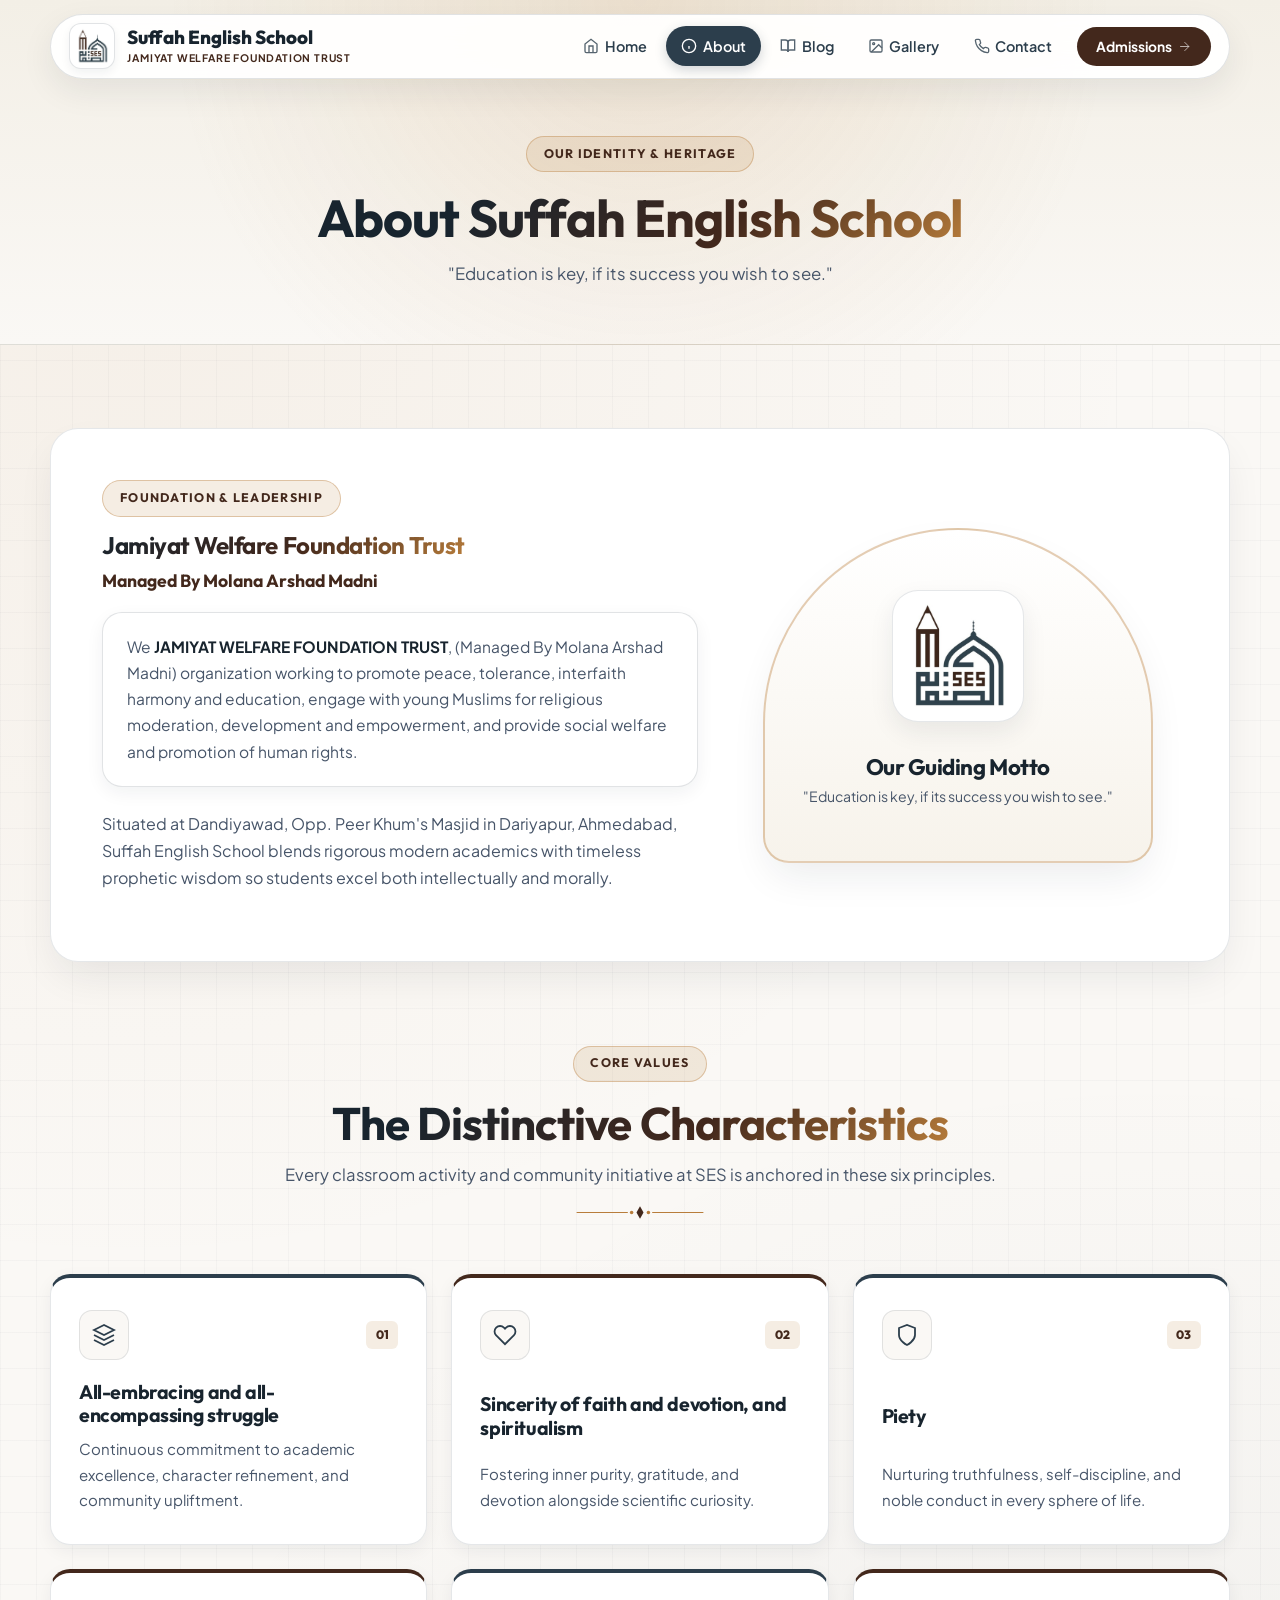
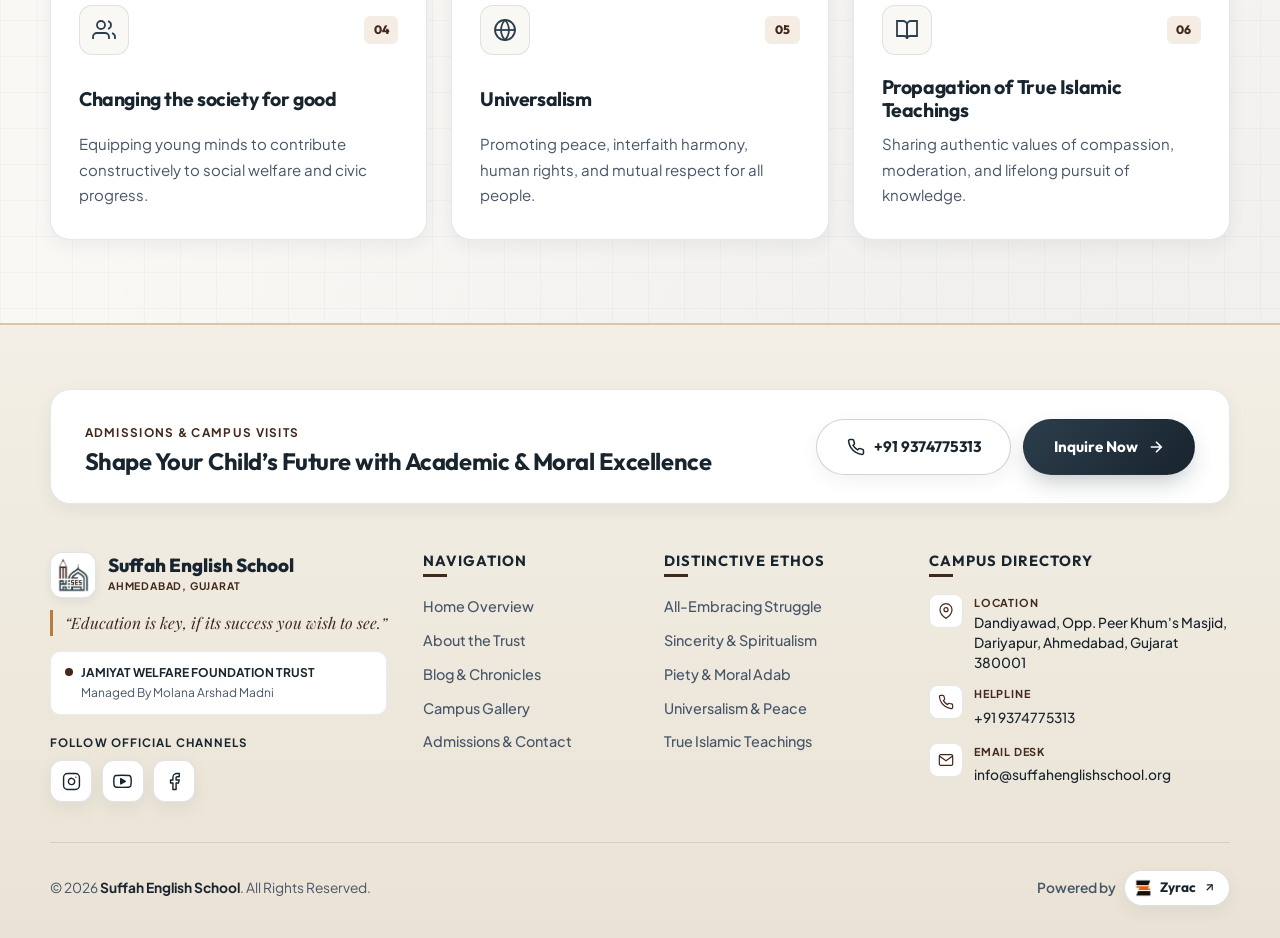
==== commit 6982b665: "light theme updated" ====
--- a/about.html
+++ b/about.html
@@ -33,16 +33,15 @@
 </head>
 <body>
 
- <!-- Floating Apple-Pro Glass Island Header -->
+ <!-- ========================================================================
+       ZERO-JUMP SLIDING PILL HEADER (Copy this <header> to all 5 pages)
+       ======================================================================== -->
   <header class="site-header">
     <div class="container">
       <nav class="nav-island premium-glass-island">
-        <!-- Animated Background Glow Border -->
-        <div class="island-glow-border"></div>
-
         <a href="index.html" class="brand-logo">
           <div class="logo-frame shine-effect">
-            <img src="Logo.jpg" alt="Suffah English School Logo" />
+            <img src="Logo.jpg" alt="Suffah English School Logo"[cite: 1] />
           </div>
           <div class="brand-text">
             <span class="brand-name">Suffah English School</span>
@@ -50,47 +49,49 @@
           </div>
         </a>
 
-        <!-- Upgraded Animated Hamburger -->
         <button class="hamburger premium-hamburger" aria-label="Toggle Menu" aria-expanded="false">
           <span class="bar top-bar"></span>
           <span class="bar mid-bar"></span>
           <span class="bar bot-bar"></span>
         </button>
 
-        <ul class="nav-menu">
-          <li>
-            <a href="index.html" class="nav-link active">
+        <ul class="nav-menu" id="mainNavMenu">
+          <!-- Sliding Active Pill Backdrop (Controlled by JS) -->
+          <span class="nav-sliding-pill" id="navSlidingPill"></span>
+
+          <li>
+            <a href="index.html" class="nav-link" data-page="index.html">
               <svg class="nav-icon" viewBox="0 0 24 24" fill="none" stroke="currentColor"><path d="M3 9l9-7 9 7v11a2 2 0 0 1-2 2H5a2 2 0 0 1-2-2z"/><polyline points="9 22 9 12 15 12 15 22"/></svg>
-              Home
-            </a>
-          </li>
-          <li>
-            <a href="about.html" class="nav-link">
+              <span>Home</span>
+            </a>
+          </li>
+          <li>
+            <a href="about.html" class="nav-link" data-page="about.html">
               <svg class="nav-icon" viewBox="0 0 24 24" fill="none" stroke="currentColor"><circle cx="12" cy="12" r="10"/><line x1="12" y1="16" x2="12" y2="12"/><line x1="12" y1="8" x2="12.01" y2="8"/></svg>
-              About
-            </a>
-          </li>
-          <li>
-            <a href="blog.html" class="nav-link">
+              <span>About</span>
+            </a>
+          </li>
+          <li>
+            <a href="blog.html" class="nav-link" data-page="blog.html">
               <svg class="nav-icon" viewBox="0 0 24 24" fill="none" stroke="currentColor"><path d="M2 3h6a4 4 0 0 1 4 4v14a3 3 0 0 0-3-3H2z"/><path d="M22 3h-6a4 4 0 0 0-4 4v14a3 3 0 0 1 3-3h7z"/></svg>
-              Blog
-            </a>
-          </li>
-          <li>
-            <a href="gallery.html" class="nav-link">
+              <span>Blog</span>
+            </a>
+          </li>
+          <li>
+            <a href="gallery.html" class="nav-link" data-page="gallery.html">
               <svg class="nav-icon" viewBox="0 0 24 24" fill="none" stroke="currentColor"><rect x="3" y="3" width="18" height="18" rx="2" ry="2"/><circle cx="8.5" cy="8.5" r="1.5"/><polyline points="21 15 16 10 5 21"/></svg>
-              Gallery
-            </a>
-          </li>
-          <li>
-            <a href="contact.html" class="nav-link">
+              <span>Gallery</span>
+            </a>
+          </li>
+          <li>
+            <a href="contact.html" class="nav-link" data-page="contact.html">
               <svg class="nav-icon" viewBox="0 0 24 24" fill="none" stroke="currentColor"><path d="M22 16.92v3a2 2 0 0 1-2.18 2 19.79 19.79 0 0 1-8.63-3.07 19.5 19.5 0 0 1-6-6 19.79 19.79 0 0 1-3.07-8.67A2 2 0 0 1 4.11 2h3a2 2 0 0 1 2 1.72 12.84 12.84 0 0 0 .7 2.81 2 2 0 0 1-.45 2.11L8.09 9.91a16 16 0 0 0 6 6l1.27-1.27a2 2 0 0 1 2.11-.45 12.84 12.84 0 0 0 2.81.7A2 2 0 0 1 22 16.92z"/></svg>
-              Contact
+              <span>Contact</span>
             </a>
           </li>
           <li>
             <a href="contact.html" class="nav-cta pulse-cta">
-              Admissions
+              <span>Admissions</span>
               <svg viewBox="0 0 24 24" fill="none" stroke="currentColor"><line x1="5" y1="12" x2="19" y2="12"/><polyline points="12 5 19 12 12 19"/></svg>
             </a>
           </li>
--- a/style.css
+++ b/style.css
@@ -1,593 +1,585 @@
 /* ==========================================================================
-   SUFFAH ENGLISH SCHOOL — APPLE PRO GLASSMORPHISM & SVG EDITION (style.css)
-   Palette: Deep Obsidian Slate (#070B10), Logo Slate (#2C3E4C),
-            Warm Mahogany (#43281C), Liquid Gold (#E2B887)
+   SUFFAH ENGLISH SCHOOL — 100% UNIFIED LIGHT THEME (style.css)
+   Replaces ALL previous CSS. Zero dark-mode backgrounds.
+   Palette: Warm Ivory (#FAF8F5), Pure White (#FFFFFF),
+            Logo Academic Slate (#2C3E4C), Logo Mahogany (#43281C),
+            Scholastic Ochre Gold (#B87D3B)
    ========================================================================== */
 
-@import url('https://fonts.googleapis.com/css2?family=Outfit:wght@300;400;500;600;700;800&family=Plus+Jakarta+Sans:wght@400;500;600;700&family=Playfair+Display:ital,wght@0,600;1,500;1,600&display=swap');
+@import url('https://fonts.googleapis.com/css2?family=Outfit:wght@400;500;600;700;800&family=Plus+Jakarta+Sans:wght@400;500;600;700&family=Playfair+Display:ital,wght@0,600;0,700;1,600&display=swap');
 
 :root {
-  /* Core Apple Pro Dark & Brand Palette */
-  --bg-obsidian: #070B10;
-  --bg-deep-slate: #0D151E;
-  --bg-surface: #131E2A;
+  /* Force ALL theme variables (including legacy dark names) to Light Mode */
+  --bg-obsidian: #FAF8F5;
+  --bg-deep-slate: #F3EFE6;
+  --bg-surface: #FFFFFF;
+  --bg-light: #FAF8F5;
+  --bg-white: #FFFFFF;
+
+  /* Brand Colors from Logo.jpg */
   --brand-slate: #2C3E4C;
+  --brand-slate-dark: #18242E;
+  --primary-slate: #2C3E4C;
+  --primary-slate-dark: #18242E;
   --brand-brown: #43281C;
-  --gold-primary: #E2B887;
-  --gold-bright: #F7D6A8;
-  --cyan-glow: #38BDF8;
-
-  /* Typography Colors */
-  --text-primary: #F8FAFC;
-  --text-secondary: #94A3B8;
+  --accent-brown: #43281C;
+  --gold-primary: #B87D3B;
+  --gold-bright: #7A4B14;
+  --accent-gold: #B87D3B;
+  --gold-soft-bg: rgba(184, 125, 59, 0.12);
+
+  /* High-Contrast Dark Text on Light Backgrounds */
+  --text-primary: #18242E;
+  --text-dark: #18242E;
+  --text-secondary: #475569;
   --text-muted: #64748B;
 
-  /* Apple Pro Glassmorphism Tokens */
-  --glass-bg: rgba(19, 30, 42, 0.55);
-  --glass-bg-heavy: rgba(11, 18, 26, 0.82);
-  --glass-border: rgba(255, 255, 255, 0.11);
-  --glass-border-gold: rgba(226, 184, 135, 0.28);
-  --glass-highlight: inset 0 1px 0 0 rgba(255, 255, 255, 0.18);
-  --blur-pro: blur(24px) saturate(180%);
-
-  /* Shadows & Radii */
-  --shadow-pro: 0 25px 50px -12px rgba(0, 0, 0, 0.65);
-  --shadow-gold: 0 12px 35px -5px rgba(226, 184, 135, 0.22);
+  /* Light Glass & Borders */
+  --glass-bg: rgba(255, 255, 255, 0.92);
+  --glass-bg-heavy: rgba(255, 255, 255, 0.97);
+  --glass-border: rgba(44, 62, 76, 0.12);
+  --border-light: rgba(44, 62, 76, 0.12);
+  --glass-border-gold: rgba(184, 125, 59, 0.35);
+  --glass-highlight: inset 0 1px 0 0 rgba(255, 255, 255, 1);
+  --blur-pro: blur(20px) saturate(180%);
+
+  /* Soft Daylight Shadows */
+  --shadow-sm: 0 6px 18px rgba(24, 36, 46, 0.06);
+  --shadow-md: 0 12px 30px rgba(24, 36, 46, 0.08);
+  --shadow-pro: 0 18px 42px -8px rgba(24, 36, 46, 0.09);
+  --shadow-gold: 0 12px 26px -4px rgba(67, 40, 28, 0.18);
+
+  /* Radii & Transitions */
   --radius-sm: 12px;
   --radius-md: 20px;
   --radius-lg: 28px;
   --radius-pill: 9999px;
-
   --ease-apple: cubic-bezier(0.16, 1, 0.3, 1);
-  --container: 1280px;
-}
-
-/* Base Reset */
+  --transition: all 0.35s cubic-bezier(0.16, 1, 0.3, 1);
+  --container: 1260px;
+}
+
+/* ==========================================================================
+   1. BASE RESET & MOBILE OVERFLOW PROTECTION
+   ========================================================================== */
 *, *::before, *::after {
   box-sizing: border-box;
   margin: 0;
   padding: 0;
 }
 
-html {
+html, body {
+  width: 100%;
+  max-width: 100vw;
+  overflow-x: clip;
   scroll-behavior: smooth;
   font-size: 16px;
-  background-color: var(--bg-obsidian);
-  color: var(--text-primary);
+  background-color: #FAF8F5 !important;
+  color: #18242E !important;
 }
 
 body {
   font-family: 'Plus Jakarta Sans', -apple-system, BlinkMacSystemFont, sans-serif;
-  background-color: var(--bg-obsidian);
-  color: var(--text-primary);
-  line-height: 1.65;
-  overflow-x: hidden;
+  line-height: 1.68;
   min-height: 100vh;
   display: flex;
   flex-direction: column;
   position: relative;
-}
-
-/* Ambient Animated Mesh Gradient Background */
+  /* Light Academic Paper Grid Texture */
+  background-image:
+    radial-gradient(circle at 10% 10%, rgba(184, 125, 59, 0.07) 0%, transparent 40%),
+    radial-gradient(circle at 90% 85%, rgba(44, 62, 76, 0.06) 0%, transparent 45%),
+    linear-gradient(to right, rgba(44, 62, 76, 0.03) 1px, transparent 1px),
+    linear-gradient(to bottom, rgba(44, 62, 76, 0.03) 1px, transparent 1px) !important;
+  background-size: 100% 100%, 100% 100%, 36px 36px, 36px 36px !important;
+}
+
+/* Disable any old dark fixed overlay */
 body::before {
+  display: none !important;
+}
+
+/* Subtle School Book & Star Watermark in Corner */
+body::after {
   content: '';
   position: fixed;
-  inset: 0;
-  background:
-    radial-gradient(circle at 15% 20%, rgba(44, 62, 76, 0.28) 0%, transparent 45%),
-    radial-gradient(circle at 85% 75%, rgba(67, 40, 28, 0.28) 0%, transparent 45%),
-    radial-gradient(circle at 50% 50%, rgba(226, 184, 135, 0.05) 0%, transparent 60%);
+  bottom: 3%;
+  left: 2%;
+  width: 200px;
+  height: 200px;
   pointer-events: none;
-  z-index: -1;
+  z-index: 0;
+  opacity: 0.04;
+  background-repeat: no-repeat;
+  background-size: contain;
+  background-image: url("data:image/svg+xml,%3Csvg xmlns='http://www.w3.org/2000/svg' viewBox='0 0 120 120' fill='none' stroke='%232C3E4C' stroke-width='2'%3E%3Cpath d='M20 30 C40 25, 55 30, 60 38 C65 30, 80 25, 100 30 L100 85 C80 80, 65 85, 60 93 C55 85, 40 80, 20 85 Z'/%3E%3Cline x1='60' y1='38' x2='60' y2='93'/%3E%3Cpolygon points='60,8 64,18 75,18 66,24 69,34 60,28 51,34 54,24 45,18 56,18'/%3E%3C/svg%3E");
 }
 
 h1, h2, h3, h4, h5, h6 {
   font-family: 'Outfit', sans-serif;
   font-weight: 700;
-  line-height: 1.18;
+  line-height: 1.2;
   letter-spacing: -0.02em;
-  color: var(--text-primary);
+  color: #18242E !important;
 }
 
 a {
   text-decoration: none;
   color: inherit;
-  transition: all 0.35s var(--ease-apple);
+  transition: var(--transition);
 }
 
 ul {
   list-style: none;
 }
 
-img {
+img, video, svg {
   max-width: 100%;
   display: block;
 }
 
 .container {
-  width: 92%;
+  width: 100%;
   max-width: var(--container);
-  margin: 0 auto;
+  margin-inline: auto;
+  padding-inline: clamp(1rem, 4vw, 2.5rem);
+  position: relative;
+  z-index: 2;
 }
 
 .section-padding {
-  padding: 6.5rem 0;
+  padding: clamp(3.75rem, 6.5vw, 5.75rem) 0;
   position: relative;
-}
-
-/* Metallic Gradient Text Utility */
+  background-color: transparent !important;
+}
+
+/* ==========================================================================
+   2. HEADINGS, BADGES & SCHOOL ORNAMENTS
+   ========================================================================== */
 .text-gradient-gold {
-  background: linear-gradient(135deg, #FFFFFF 0%, var(--gold-bright) 50%, var(--gold-primary) 100%);
+  background: linear-gradient(135deg, #18242E 0%, #43281C 55%, #B87D3B 100%);
   -webkit-background-clip: text;
   -webkit-text-fill-color: transparent;
   background-clip: text;
 }
 
-/* Section Headers */
 .section-header {
   text-align: center;
-  max-width: 760px;
-  margin: 0 auto 4rem;
-}
-
-.pro-badge {
+  max-width: 720px;
+  margin: 0 auto 3.25rem;
+}
+
+.section-header::after {
+  content: '';
+  display: block;
+  width: 140px;
+  height: 18px;
+  margin: 0.9rem auto 0;
+  background-repeat: no-repeat;
+  background-position: center;
+  background-size: contain;
+  background-image: url("data:image/svg+xml,%3Csvg xmlns='http://www.w3.org/2000/svg' viewBox='0 0 200 24' fill='none'%3E%3Cline x1='10' y1='12' x2='82' y2='12' stroke='%23B87D3B' stroke-width='1.5' stroke-linecap='round'/%3E%3Cpolygon points='100,3 105,12 100,21 95,12' fill='%2343281C'/%3E%3Ccircle cx='88' cy='12' r='2.5' fill='%23B87D3B'/%3E%3Ccircle cx='112' cy='12' r='2.5' fill='%23B87D3B'/%3E%3Cline x1='118' y1='12' x2='190' y2='12' stroke='%23B87D3B' stroke-width='1.5' stroke-linecap='round'/%3E%3C/svg%3E");
+}
+
+.pro-badge,
+.section-badge,
+.light-badge {
   display: inline-flex;
   align-items: center;
-  gap: 0.5rem;
-  padding: 0.45rem 1.15rem;
+  gap: 0.45rem;
+  padding: 0.42rem 1.05rem;
   border-radius: var(--radius-pill);
-  background: rgba(226, 184, 135, 0.1);
-  border: 1px solid var(--glass-border-gold);
-  color: var(--gold-bright);
+  background: rgba(184, 125, 59, 0.14) !important;
+  border: 1px solid rgba(184, 125, 59, 0.38) !important;
+  color: #43281C !important;
   font-family: 'Outfit', sans-serif;
-  font-size: 0.8rem;
-  font-weight: 600;
+  font-size: 0.78rem;
+  font-weight: 700;
   text-transform: uppercase;
-  letter-spacing: 1.8px;
-  margin-bottom: 1.1rem;
-  backdrop-filter: blur(12px);
+  letter-spacing: 1.3px;
+  margin-bottom: 0.9rem;
 }
 
 .section-header h2 {
-  font-size: clamp(2.1rem, 4.2vw, 3.25rem);
-  margin-bottom: 1rem;
+  font-size: clamp(1.9rem, 3.8vw, 2.85rem);
+  color: #18242E !important;
+  margin-bottom: 0.65rem;
 }
 
 .section-header p {
-  color: var(--text-secondary);
-  font-size: 1.08rem;
-}
-
-/* Buttons */
+  color: #475569 !important;
+  font-size: 1.04rem;
+}
+
+/* ==========================================================================
+   3. BUTTONS
+   ========================================================================== */
 .btn {
   display: inline-flex;
   align-items: center;
   justify-content: center;
-  gap: 0.65rem;
-  padding: 0.95rem 2rem;
+  gap: 0.55rem;
+  padding: 0.9rem 1.85rem;
   border-radius: var(--radius-pill);
   font-family: 'Outfit', sans-serif;
-  font-weight: 600;
-  font-size: 0.98rem;
+  font-weight: 700;
+  font-size: 0.95rem;
   cursor: pointer;
-  transition: all 0.4s var(--ease-apple);
-  border: 1px solid transparent;
-  position: relative;
-  overflow: hidden;
+  transition: var(--transition);
+  border: 1.5px solid transparent;
 }
 
 .btn svg {
   width: 18px;
   height: 18px;
-  transition: transform 0.35s var(--ease-apple);
+  flex-shrink: 0;
+  transition: transform 0.3s ease;
 }
 
 .btn:hover svg {
   transform: translateX(4px);
 }
 
-.btn-gold {
-  background: linear-gradient(135deg, var(--gold-bright) 0%, var(--gold-primary) 100%);
-  color: #090D14;
+.btn-gold,
+.btn-primary,
+.btn-slate {
+  background: linear-gradient(135deg, #2C3E4C 0%, #18242E 100%) !important;
+  color: #FFFFFF !important;
+  box-shadow: 0 10px 24px -6px rgba(24, 36, 46, 0.3);
+}
+
+.btn-gold span,
+.btn-primary span,
+.btn-slate span {
+  color: #FFFFFF !important;
+}
+
+.btn-gold:hover,
+.btn-primary:hover,
+.btn-slate:hover {
+  background: linear-gradient(135deg, #43281C 0%, #2A1810 100%) !important;
+  color: #FFFFFF !important;
+  transform: translateY(-2px);
   box-shadow: var(--shadow-gold);
 }
 
-.btn-gold:hover {
-  transform: translateY(-3px) scale(1.02);
-  box-shadow: 0 18px 40px -5px rgba(226, 184, 135, 0.45);
-}
-
-.btn-glass {
-  background: rgba(255, 255, 255, 0.08);
-  backdrop-filter: var(--blur-pro);
-  -webkit-backdrop-filter: var(--blur-pro);
-  color: var(--text-primary);
-  border-color: var(--glass-border);
-  box-shadow: var(--glass-highlight);
-}
-
-.btn-glass:hover {
-  background: rgba(255, 255, 255, 0.16);
-  border-color: var(--gold-primary);
-  transform: translateY(-3px);
+.btn-glass,
+.btn-outline {
+  background: #FFFFFF !important;
+  color: #18242E !important;
+  border-color: rgba(44, 62, 76, 0.22) !important;
+  box-shadow: var(--shadow-sm);
+}
+
+.btn-glass span {
+  color: #18242E !important;
+}
+
+.btn-glass:hover,
+.btn-outline:hover {
+  background: #F3EFE6 !important;
+  border-color: #43281C !important;
+  color: #43281C !important;
+  transform: translateY(-2px);
 }
 
 /* ==========================================================================
-   FLOATING APPLE-PRO GLASS ISLAND HEADER
+   4. LIGHT FLOATING GLASS HEADER & NAVIGATION
    ========================================================================== */
 .site-header {
   position: fixed;
-  top: 1.15rem;
+  top: 0.85rem;
   left: 0;
   right: 0;
   z-index: 1000;
-  transition: all 0.45s var(--ease-apple);
+  background: transparent !important;
+  border: none !important;
+  transition: var(--transition);
 }
 
 .site-header.scrolled {
-  top: 0.55rem;
-}
-
-.nav-island {
+  top: 0.4rem;
+}
+
+.nav-island,
+.premium-glass-island,
+.navbar {
   display: flex;
   align-items: center;
   justify-content: space-between;
-  padding: 0.65rem 1.25rem;
-  background: var(--glass-bg-heavy);
+  padding: 0.55rem 1.15rem;
+  background: rgba(255, 255, 255, 0.94) !important;
   backdrop-filter: var(--blur-pro);
   -webkit-backdrop-filter: var(--blur-pro);
-  border: 1px solid var(--glass-border);
-  box-shadow: var(--shadow-pro), var(--glass-highlight);
+  border: 1px solid rgba(44, 62, 76, 0.14) !important;
+  box-shadow: 0 12px 32px rgba(24, 36, 46, 0.08) !important;
   border-radius: var(--radius-pill);
-  transition: all 0.4s var(--ease-apple);
+  position: relative;
+}
+
+.island-glow-border {
+  display: none !important;
 }
 
 .brand-logo {
   display: flex;
   align-items: center;
-  gap: 0.85rem;
+  gap: 0.75rem;
+  min-width: 0;
 }
 
 .logo-frame {
-  width: 48px;
-  height: 48px;
-  border-radius: 50%;
+  width: 46px;
+  height: 46px;
+  border-radius: 12px;
   background: #FFFFFF;
   padding: 3px;
+  border: 1px solid rgba(44, 62, 76, 0.14);
+  box-shadow: 0 4px 10px rgba(24, 36, 46, 0.06);
   display: flex;
   align-items: center;
   justify-content: center;
-  box-shadow: 0 0 20px rgba(226, 184, 135, 0.35);
-  transition: transform 0.4s var(--ease-apple);
   flex-shrink: 0;
 }
 
-.brand-logo:hover .logo-frame {
-  transform: rotate(-5deg) scale(1.06);
-}
-
-.logo-frame img {
+.logo-frame img,
+.brand-logo img {
   width: 100%;
   height: 100%;
+  max-height: 42px;
   object-fit: contain;
-  border-radius: 50%;
 }
 
 .brand-text {
   display: flex;
   flex-direction: column;
+  min-width: 0;
 }
 
 .brand-name {
   font-family: 'Outfit', sans-serif;
-  font-size: 1.18rem;
+  font-size: clamp(0.98rem, 1.8vw, 1.18rem);
   font-weight: 800;
-  color: var(--text-primary);
-  line-height: 1.1;
+  color: #18242E !important;
+  line-height: 1.15;
+  white-space: nowrap;
+  overflow: hidden;
+  text-overflow: ellipsis;
 }
 
 .brand-tagline {
-  font-size: 0.68rem;
-  color: var(--gold-primary);
+  font-size: 0.65rem;
+  color: #43281C !important;
   text-transform: uppercase;
-  letter-spacing: 1px;
-  font-weight: 600;
+  letter-spacing: 0.8px;
+  font-weight: 700;
 }
 
 .nav-menu {
   display: flex;
   align-items: center;
+  gap: 0.25rem;
+}
+
+.nav-link {
+  display: inline-flex;
+  align-items: center;
   gap: 0.35rem;
-}
-
-.nav-link {
-  padding: 0.55rem 1.1rem;
+  padding: 0.5rem 0.95rem !important;
   border-radius: var(--radius-pill);
   font-size: 0.9rem;
   font-weight: 600;
-  color: var(--text-secondary);
-  position: relative;
+  color: #2C3E4C !important;
+}
+
+.nav-icon {
+  width: 16px;
+  height: 16px;
+  stroke: #2C3E4C;
+  stroke-width: 2;
+  opacity: 0.8;
 }
 
 .nav-link:hover {
-  color: var(--text-primary);
-  background: rgba(255, 255, 255, 0.06);
+  background: rgba(44, 62, 76, 0.08) !important;
+  color: #43281C !important;
+}
+
+.nav-link:hover .nav-icon {
+  stroke: #43281C;
+  opacity: 1;
 }
 
 .nav-link.active {
-  color: #090D14;
-  background: linear-gradient(135deg, var(--gold-bright), var(--gold-primary));
-  box-shadow: 0 4px 16px rgba(226, 184, 135, 0.35);
+  background: #2C3E4C !important;
+  color: #FFFFFF !important;
+  box-shadow: 0 4px 12px rgba(44, 62, 76, 0.22);
+}
+
+.nav-link.active .nav-icon {
+  stroke: #FFFFFF !important;
+  opacity: 1;
 }
 
 .nav-cta {
-  margin-left: 0.4rem;
-  padding: 0.58rem 1.3rem;
+  margin-left: 0.35rem;
+  padding: 0.52rem 1.15rem;
   border-radius: var(--radius-pill);
-  background: rgba(255, 255, 255, 0.1);
-  border: 1px solid var(--glass-border-gold);
-  color: var(--gold-bright) !important;
-  font-weight: 600;
-  font-size: 0.88rem;
+  background: #43281C !important;
+  color: #FFFFFF !important;
+  font-weight: 700;
+  font-size: 0.86rem;
+  display: inline-flex;
+  align-items: center;
+  gap: 0.35rem;
+}
+
+.nav-cta svg {
+  width: 15px;
+  height: 15px;
+  stroke: #FFFFFF !important;
 }
 
 .nav-cta:hover {
-  background: var(--gold-primary);
-  color: #090D14 !important;
-}
-
-/* Hamburger Toggle */
+  background: #18242E !important;
+  color: #FFFFFF !important;
+}
+
 .hamburger {
   display: none;
   flex-direction: column;
   justify-content: space-between;
-  width: 28px;
+  width: 26px;
   height: 18px;
   background: transparent;
   border: none;
   cursor: pointer;
   z-index: 1005;
-  margin-right: 0.4rem;
+  flex-shrink: 0;
 }
 
 .hamburger .bar {
   width: 100%;
   height: 2.5px;
-  background-color: var(--gold-bright);
+  background-color: #18242E !important;
   border-radius: 4px;
-  transition: all 0.35s var(--ease-apple);
-}
+  transition: all 0.3s ease;
+}
+
 /* ==========================================================================
-   TOP-LEVEL PREMIUM HEADER ENHANCEMENTS
+   5. LIGHT HERO SECTION (WARM IVORY & ALABASTER)
    ========================================================================== */
-
-/* 1. Animated Glowing Border Island */
-.premium-glass-island {
-  position: relative;
-  overflow: visible; /* Allow glow to bleed */
-  background: rgba(11, 18, 26, 0.65) !important;
-  border: none !important;
-}
-
-.island-glow-border {
-  position: absolute;
-  inset: -1.5px;
-  border-radius: var(--radius-pill);
-  background: linear-gradient(90deg, rgba(226, 184, 135, 0.1), rgba(226, 184, 135, 0.6), rgba(226, 184, 135, 0.1));
-  background-size: 200% 100%;
-  z-index: -1;
-  animation: borderSweep 4s linear infinite;
-  mask: linear-gradient(#fff 0 0) content-box, linear-gradient(#fff 0 0);
-  -webkit-mask: linear-gradient(#fff 0 0) content-box, linear-gradient(#fff 0 0);
-  -webkit-mask-composite: xor;
-  mask-composite: exclude;
-  padding: 1.5px;
-}
-
-@keyframes borderSweep {
-  0% { background-position: 100% 0; }
-  100% { background-position: -100% 0; }
-}
-
-/* 2. Logo Frame Sweep Animation */
-.shine-effect {
-  position: relative;
-  overflow: hidden;
-}
-.shine-effect::after {
-  content: '';
-  position: absolute;
-  top: 0;
-  left: -100%;
-  width: 50%;
-  height: 100%;
-  background: linear-gradient(to right, rgba(255,255,255,0) 0%, rgba(255,255,255,0.4) 50%, rgba(255,255,255,0) 100%);
-  transform: skewX(-25deg);
-  animation: logoShine 5s infinite;
-}
-
-@keyframes logoShine {
-  0% { left: -100%; }
-  20% { left: 200%; }
-  100% { left: 200%; }
-}
-
-/* 3. Navigation Links with SVG Icons */
-.nav-link {
-  display: flex;
-  align-items: center;
-  gap: 0.4rem;
-  padding: 0.5rem 1rem !important;
-  transition: all 0.4s cubic-bezier(0.16, 1, 0.3, 1);
-}
-
-.nav-icon {
-  width: 16px;
-  height: 16px;
-  stroke-width: 2.2;
-  transition: transform 0.4s cubic-bezier(0.16, 1, 0.3, 1), stroke 0.4s;
-  opacity: 0.7;
-}
-
-/* Hover Physics */
-.nav-link:hover {
-  background: rgba(226, 184, 135, 0.1) !important;
-  color: #fff !important;
-  transform: translateY(-2px);
-}
-.nav-link:hover .nav-icon {
-  transform: scale(1.15) translateY(-1px);
-  stroke: var(--gold-bright);
-  opacity: 1;
-}
-
-/* Active State Pill */
-.nav-link.active {
-  background: linear-gradient(135deg, rgba(226, 184, 135, 0.9), var(--gold-primary)) !important;
-  color: #090D14 !important;
-}
-.nav-link.active .nav-icon {
-  stroke: #090D14;
-  opacity: 1;
-}
-
-/* 4. Animated CTA Button */
-.pulse-cta {
-  display: flex;
-  align-items: center;
-  gap: 0.3rem;
-  box-shadow: 0 0 0 0 rgba(226, 184, 135, 0.4);
-  animation: ctaPulse 3s infinite;
-}
-.pulse-cta svg {
-  width: 16px;
-  height: 16px;
-  stroke-width: 2.5;
-  transition: transform 0.3s ease;
-}
-.pulse-cta:hover svg {
-  transform: translateX(4px);
-}
-
-@keyframes ctaPulse {
-  0% { box-shadow: 0 0 0 0 rgba(226, 184, 135, 0.4); }
-  70% { box-shadow: 0 0 0 10px rgba(226, 184, 135, 0); }
-  100% { box-shadow: 0 0 0 0 rgba(226, 184, 135, 0); }
-}
-
-/* 5. Fluid Mobile Drawer Overrides */
-@media (max-width: 860px) {
-  .nav-menu {
-    border-left: 1px solid rgba(226, 184, 135, 0.2) !important;
-    background: rgba(7, 11, 16, 0.85) !important;
-  }
-  .nav-link {
-    font-size: 1.1rem !important;
-    padding: 1rem 1.25rem !important;
-  }
-  .nav-icon {
-    width: 20px;
-    height: 20px;
-  }
-  /* Staggered load effect on mobile menu open */
-  .nav-menu.open li {
-    opacity: 0;
-    animation: slideInFade 0.4s forwards;
-  }
-  .nav-menu.open li:nth-child(1) { animation-delay: 0.1s; }
-  .nav-menu.open li:nth-child(2) { animation-delay: 0.15s; }
-  .nav-menu.open li:nth-child(3) { animation-delay: 0.2s; }
-  .nav-menu.open li:nth-child(4) { animation-delay: 0.25s; }
-  .nav-menu.open li:nth-child(5) { animation-delay: 0.3s; }
-  .nav-menu.open li:nth-child(6) { animation-delay: 0.35s; }
-}
-
-@keyframes slideInFade {
-  from { opacity: 0; transform: translateX(20px); }
-  to { opacity: 1; transform: translateX(0); }
-}
-/* ==========================================================================
-   MASTERPIECE ISLAMIC & PARENT-CENTRIC HERO SECTION (style.css)
-   ========================================================================== */
-
-.hero-pro {
+.hero-pro,
+.hero {
   position: relative;
   min-height: 100vh;
   min-height: 100dvh;
   width: 100%;
   display: flex;
   align-items: center;
-  padding: 8.5rem 0 5rem;
+  padding: 8.25rem 0 4.5rem;
   overflow: hidden;
-  background-color: #070B10;
-}
-
-/* 1. Background Image & Islamic Geometric Texture */
-.hero-image-wrapper {
+  background: linear-gradient(135deg, #FAF8F5 0%, #F3EFE6 55%, #EAE3D5 100%) !important;
+  border-bottom: 1px solid rgba(44, 62, 76, 0.1);
+}
+
+.hero-image-wrapper,
+.hero-video-wrapper,
+.hero-bg-wrapper {
   position: absolute;
   inset: 0;
   width: 100%;
   height: 100%;
   z-index: 0;
   overflow: hidden;
-}
-
-.hero-bg-image {
+  pointer-events: none;
+  background: transparent !important;
+}
+
+.hero-bg-image,
+.hero-bg-photo,
+.hero-video,
+.hero-youtube-bg {
   width: 100%;
   height: 100%;
   object-fit: cover;
-  object-position: center;
-  /* Soft studio blur & scale so even if Logo.jpg is used, it looks like a luxury abstract backdrop */
-  transform: scale(1.12);
-  filter: blur(18px) saturate(1.2) brightness(0.28);
-}
-
-.hero-image-overlay {
+  opacity: 0.1 !important;
+  filter: grayscale(20%) contrast(1.05) brightness(1.15) !important;
+}
+
+/* Light Ivory Overlay (Overrides the old black gradient) */
+.hero-image-overlay,
+.hero-video-overlay,
+.hero-bg-overlay {
   position: absolute;
   inset: 0;
   background:
-    radial-gradient(circle at 20% 30%, rgba(44, 62, 76, 0.55) 0%, transparent 55%),
-    radial-gradient(circle at 80% 70%, rgba(67, 40, 28, 0.5) 0%, transparent 55%),
-    linear-gradient(180deg, rgba(7, 11, 16, 0.72) 0%, rgba(7, 11, 16, 0.55) 50%, #070B10 100%);
+    radial-gradient(circle at 75% 30%, rgba(255, 255, 255, 0.82) 0%, rgba(250, 248, 245, 0.95) 75%),
+    linear-gradient(180deg, rgba(250, 248, 245, 0.82) 0%, rgba(250, 248, 245, 0.97) 100%) !important;
   z-index: 1;
 }
 
-/* Subtle Islamic Geometric Lattice Overlay */
 .hero-islamic-pattern {
   position: absolute;
   inset: 0;
   z-index: 1;
-  opacity: 0.18;
-  background-image:
-    radial-gradient(rgba(226, 184, 135, 0.45) 1px, transparent 1px),
-    radial-gradient(rgba(226, 184, 135, 0.25) 1px, transparent 1px);
-  background-size: 36px 36px;
-  background-position: 0 0, 18px 18px;
+  opacity: 0.35;
+  background-image: radial-gradient(rgba(44, 62, 76, 0.14) 1px, transparent 1px);
+  background-size: 28px 28px;
   pointer-events: none;
 }
 
-/* 2. Top Status & Badge Row */
+.hero-svg-mandala {
+  position: absolute;
+  right: -80px;
+  top: 10%;
+  width: 500px;
+  height: 500px;
+  opacity: 0.12;
+  z-index: 1;
+  pointer-events: none;
+  animation: spinSlow 80s linear infinite;
+}
+
+@keyframes spinSlow {
+  from { transform: rotate(0deg); }
+  to { transform: rotate(360deg); }
+}
+
+.hero-container,
+.hero-grid {
+  position: relative;
+  z-index: 2;
+  display: grid;
+  grid-template-columns: 1.2fr 0.8fr;
+  gap: 2.75rem;
+  align-items: center;
+}
+
+.hero-content {
+  min-width: 0;
+}
+
 .hero-badge-row {
   display: flex;
   flex-wrap: wrap;
   align-items: center;
-  gap: 0.75rem;
-  margin-bottom: 1.35rem;
+  gap: 0.65rem;
+  margin-bottom: 1.1rem;
 }
 
 .status-pill {
   display: inline-flex;
   align-items: center;
-  gap: 0.55rem;
-  padding: 0.45rem 1.05rem;
-  border-radius: 999px;
-  background: rgba(16, 185, 129, 0.12);
-  border: 1px solid rgba(16, 185, 129, 0.35);
-  color: #A7F3D0;
+  gap: 0.5rem;
+  padding: 0.4rem 0.95rem;
+  border-radius: var(--radius-pill);
+  background: #ECFDF5 !important;
+  border: 1px solid #A7F3D0 !important;
+  color: #065F46 !important;
   font-family: 'Outfit', sans-serif;
-  font-size: 0.8rem;
-  font-weight: 600;
-  letter-spacing: 0.4px;
+  font-size: 0.78rem;
+  font-weight: 700;
 }
 
 .live-dot {
@@ -595,91 +587,139 @@
   height: 8px;
   border-radius: 50%;
   background: #10B981;
-  box-shadow: 0 0 12px #10B981;
-  animation: livePulse 2s infinite;
-}
-
-@keyframes livePulse {
-  0%, 100% { transform: scale(1); opacity: 1; }
-  50% { transform: scale(1.35); opacity: 0.65; }
-}
-
-.hero-title {
-  font-size: clamp(2.4rem, 4.8vw, 4.1rem);
-  line-height: 1.08;
-  margin-bottom: 0.85rem;
-  letter-spacing: -0.02em;
-}
-
-/* 3. Prophet Muhammad (ﷺ) Hadith Card Refinements */
+  box-shadow: 0 0 8px rgba(16, 185, 129, 0.6);
+}
+
+.hero-title,
+.hero-content h1 {
+  font-size: clamp(2.2rem, 4.5vw, 3.75rem);
+  color: #18242E !important;
+  line-height: 1.1;
+  margin-bottom: 0.75rem;
+}
+
+.hero-slogan {
+  font-family: 'Playfair Display', serif;
+  font-style: italic;
+  font-weight: 600;
+  font-size: clamp(1.15rem, 2vw, 1.42rem);
+  color: #43281C !important;
+  margin-bottom: 1.3rem;
+  display: flex;
+  align-items: center;
+  gap: 0.65rem;
+}
+
+.hero-slogan::before {
+  content: '';
+  width: 30px;
+  height: 2.5px;
+  background: #B87D3B;
+  display: inline-block;
+  flex-shrink: 0;
+}
+
+/* Prophet Muhammad (ﷺ) Hadith Card — Light Parchment & Gold */
 .hadith-glass-card {
   position: relative;
-  background: linear-gradient(135deg, rgba(255, 255, 255, 0.1) 0%, rgba(226, 184, 135, 0.07) 100%);
-  backdrop-filter: blur(20px) saturate(180%);
-  -webkit-backdrop-filter: blur(20px) saturate(180%);
-  border: 1px solid rgba(226, 184, 135, 0.35);
-  border-left: 4px solid #E2B887;
-  border-radius: 18px;
-  padding: 1.35rem 1.65rem;
-  margin-bottom: 1.35rem;
-  box-shadow: 0 20px 40px rgba(0, 0, 0, 0.4);
-}
-
-/* 4. Parent-Friendly Mission & 3 Pillars Card */
-.parent-mission-card {
-  background: rgba(11, 18, 26, 0.76);
-  backdrop-filter: blur(20px);
-  -webkit-backdrop-filter: blur(20px);
-  border: 1px solid rgba(255, 255, 255, 0.14);
-  border-radius: 20px;
-  padding: 1.45rem 1.6rem;
-  margin-bottom: 1.85rem;
-  box-shadow: 0 16px 36px rgba(0, 0, 0, 0.45);
-}
-
-.mission-lead {
-  color: #F1F5F9;
-  font-size: 0.98rem;
+  background: #FFFFFF !important;
+  border: 1px solid rgba(184, 125, 59, 0.35) !important;
+  border-left: 5px solid #43281C !important;
+  border-radius: var(--radius-md);
+  padding: 1.3rem 1.5rem;
+  margin-bottom: 1.3rem;
+  box-shadow: var(--shadow-sm) !important;
+}
+
+.hadith-header {
+  display: flex;
+  align-items: center;
+  gap: 0.5rem;
+  margin-bottom: 0.45rem;
+  color: #43281C !important;
+  font-family: 'Outfit', sans-serif;
+  font-weight: 700;
+  font-size: 0.8rem;
+  letter-spacing: 0.8px;
+  text-transform: uppercase;
+}
+
+.hadith-header svg {
+  width: 18px;
+  height: 18px;
+  fill: #B87D3B !important;
+}
+
+.hadith-quote {
+  font-family: 'Playfair Display', serif;
+  font-size: clamp(1.02rem, 1.55vw, 1.18rem);
+  color: #18242E !important;
+  line-height: 1.55;
+  margin-bottom: 0.4rem;
+}
+
+.hadith-source {
+  font-size: 0.78rem;
+  color: #64748B !important;
+  font-weight: 600;
+}
+
+/* Parent Mission Box & Override for Inline Dark Styles */
+.parent-mission-card,
+.hero-description,
+div.hero-description[style] {
+  background: #FFFFFF !important;
+  border: 1px solid rgba(44, 62, 76, 0.14) !important;
+  border-radius: var(--radius-md) !important;
+  padding: 1.35rem 1.5rem !important;
+  margin-bottom: 1.6rem;
+  box-shadow: var(--shadow-sm) !important;
+  color: #334155 !important;
+}
+
+.mission-lead,
+.hero-description p {
+  color: #334155 !important;
+  font-size: 0.97rem;
   line-height: 1.68;
-  margin-bottom: 1.25rem;
-}
-
-.mission-lead strong {
-  color: var(--gold-bright, #F7D6A8);
+  margin-bottom: 1rem;
+}
+
+.hero-description p:last-child {
+  margin-bottom: 0;
+}
+
+.mission-lead strong,
+.hero-description strong {
+  color: #18242E !important;
   font-weight: 700;
 }
 
 .parent-pillars-grid {
   display: grid;
   grid-template-columns: repeat(3, 1fr);
-  gap: 0.85rem;
-  padding-top: 1.1rem;
-  border-top: 1px solid rgba(255, 255, 255, 0.1);
+  gap: 0.75rem;
+  padding-top: 1rem;
+  border-top: 1px solid rgba(44, 62, 76, 0.1);
 }
 
 .parent-pillar {
   display: flex;
   align-items: center;
-  gap: 0.7rem;
-  background: rgba(255, 255, 255, 0.04);
-  border: 1px solid rgba(255, 255, 255, 0.08);
-  padding: 0.7rem 0.85rem;
+  gap: 0.65rem;
+  background: #FAF8F5 !important;
+  border: 1px solid rgba(44, 62, 76, 0.1);
+  padding: 0.65rem 0.75rem;
   border-radius: 12px;
-  transition: all 0.3s ease;
-}
-
-.parent-pillar:hover {
-  background: rgba(226, 184, 135, 0.1);
-  border-color: rgba(226, 184, 135, 0.35);
-  transform: translateY(-2px);
+  min-width: 0;
 }
 
 .pillar-icon {
-  width: 36px;
-  height: 36px;
-  border-radius: 10px;
-  background: rgba(226, 184, 135, 0.16);
-  color: #F7D6A8;
+  width: 34px;
+  height: 34px;
+  border-radius: 9px;
+  background: rgba(184, 125, 59, 0.15);
+  color: #43281C;
   display: flex;
   align-items: center;
   justify-content: center;
@@ -687,1542 +727,1085 @@
 }
 
 .pillar-icon svg {
-  width: 18px;
-  height: 18px;
+  width: 17px;
+  height: 17px;
+  stroke: #43281C !important;
 }
 
 .parent-pillar strong {
   display: block;
   font-family: 'Outfit', sans-serif;
-  font-size: 0.86rem;
-  color: #FFFFFF;
+  font-size: 0.83rem;
+  color: #18242E !important;
   line-height: 1.2;
 }
 
 .parent-pillar span {
   display: block;
-  font-size: 0.74rem;
-  color: #94A3B8;
-  margin-top: 2px;
+  font-size: 0.72rem;
+  color: #64748B !important;
+}
+
+.hero-actions {
+  display: flex;
+  flex-wrap: wrap;
+  align-items: center;
+  gap: 0.85rem;
 }
 
 .btn-text-link {
   font-family: 'Outfit', sans-serif;
-  font-weight: 600;
-  font-size: 0.95rem;
-  color: var(--gold-bright, #F7D6A8);
-  padding: 0.5rem 0.4rem;
-  align-self: center;
-}
-
-.btn-text-link:hover {
-  color: #FFFFFF;
-  transform: translateX(4px);
-}
-
-/* 5. Sacred Islamic Mihrab Arch 3D Showcase Card */
-.mihrab-arch-card {
+  font-weight: 700;
+  font-size: 0.92rem;
+  color: #43281C !important;
+  padding: 0.45rem 0.5rem;
+}
+
+/* Right Column: Light Mihrab Arch 3D Showcase Card */
+.hero-visual-wrap {
+  display: flex;
+  justify-content: center;
+  min-width: 0;
+}
+
+.pro-3d-card,
+.mihrab-arch-card,
+.hero-card {
   position: relative;
-  max-width: 420px;
   width: 100%;
-  /* Sculpted Islamic Arch Top + Rounded Base */
-  border-radius: 210px 210px 28px 28px !important;
-  padding: 3.4rem 2.2rem 2.4rem !important;
-  background: linear-gradient(160deg, rgba(44, 62, 76, 0.55) 0%, rgba(13, 21, 30, 0.88) 60%, rgba(67, 40, 28, 0.45) 100%) !important;
-  border: 1.5px solid rgba(226, 184, 135, 0.35) !important;
-  box-shadow:
-    0 30px 60px rgba(0, 0, 0, 0.65),
-    inset 0 2px 20px rgba(247, 214, 168, 0.15) !important;
+  max-width: 390px;
+  border-radius: 195px 195px 26px 26px !important;
+  padding: 3rem 1.85rem 2.1rem !important;
+  background: linear-gradient(180deg, #FFFFFF 0%, #F7F3EB 100%) !important;
+  border: 2px solid rgba(184, 125, 59, 0.38) !important;
+  box-shadow: var(--shadow-pro) !important;
+  text-align: center;
 }
 
 .floating-chip {
   position: absolute;
-  top: 22px;
-  right: -14px;
+  top: 16px;
+  right: -6px;
   display: inline-flex;
   align-items: center;
-  gap: 0.45rem;
-  padding: 0.45rem 0.95rem;
-  border-radius: 999px;
-  background: rgba(11, 18, 26, 0.9);
-  border: 1px solid rgba(226, 184, 135, 0.4);
-  color: #F7D6A8;
-  font-size: 0.76rem;
-  font-weight: 700;
-  box-shadow: 0 12px 24px rgba(0, 0, 0, 0.45);
-  transform: translateZ(40px);
+  gap: 0.4rem;
+  padding: 0.38rem 0.85rem;
+  border-radius: var(--radius-pill);
+  background: #FFFFFF !important;
+  border: 1px solid rgba(184, 125, 59, 0.45) !important;
+  color: #43281C !important;
+  font-size: 0.73rem;
+  font-weight: 700;
+  box-shadow: var(--shadow-sm);
+}
+
+.floating-chip svg {
+  stroke: #059669 !important;
+}
+
+.emblem-halo {
+  position: relative;
+  width: 156px;
+  height: 156px;
+  margin: 0 auto 1.25rem;
+  display: flex;
+  align-items: center;
+  justify-content: center;
+}
+
+.emblem-ring-svg {
+  position: absolute;
+  inset: -10px;
+  width: calc(100% + 20px);
+  height: calc(100% + 20px);
+  animation: spinSlow 32s linear infinite;
+}
+
+.emblem-logo-box {
+  width: 132px;
+  height: 132px;
+  background: #FFFFFF;
+  border-radius: 26px;
+  padding: 10px;
+  border: 1px solid rgba(44, 62, 76, 0.12);
+  box-shadow: 0 10px 25px rgba(24, 36, 46, 0.08);
+  display: flex;
+  align-items: center;
+  justify-content: center;
 }
 
 .arch-subtitle {
   display: inline-block;
-  font-size: 0.74rem;
+  font-size: 0.72rem;
   text-transform: uppercase;
-  letter-spacing: 1.4px;
-  color: #E2B887;
-  font-weight: 700;
+  letter-spacing: 1.2px;
+  color: #43281C !important;
+  font-weight: 700;
+  margin-bottom: 0.25rem;
+}
+
+.pro-3d-card h3 {
+  font-size: 1.4rem;
+  color: #18242E !important;
   margin-bottom: 0.3rem;
 }
 
+.pro-3d-card p {
+  color: #475569 !important;
+  font-size: 0.88rem;
+  margin-bottom: 0.9rem;
+}
+
 .campus-quick-box {
-  background: rgba(7, 11, 16, 0.55);
-  border: 1px solid rgba(255, 255, 255, 0.1);
-  border-radius: 14px;
-  padding: 0.85rem 1rem;
-  margin: 1rem 0 1.35rem;
+  background: #FAF8F5 !important;
+  border: 1px solid rgba(44, 62, 76, 0.12) !important;
+  border-radius: 12px;
+  padding: 0.75rem 0.9rem;
+  margin: 0.85rem 0 1.15rem;
   text-align: left;
 }
 
 .campus-quick-item {
   display: flex;
   align-items: flex-start;
-  gap: 0.65rem;
-  font-size: 0.84rem;
-  color: #CBD5E1;
+  gap: 0.55rem;
+  font-size: 0.82rem;
+  color: #18242E !important;
   line-height: 1.45;
+  font-weight: 600;
 }
 
 .campus-quick-item svg {
-  width: 18px;
-  height: 18px;
-  stroke: #E2B887;
+  width: 17px;
+  height: 17px;
+  stroke: #43281C !important;
   flex-shrink: 0;
   margin-top: 2px;
 }
 
+.pro-pill-row {
+  display: flex;
+  justify-content: center;
+  gap: 0.4rem;
+  flex-wrap: wrap;
+}
+
+.pro-mini-pill {
+  font-size: 0.72rem;
+  padding: 0.3rem 0.75rem;
+  border-radius: var(--radius-pill);
+  background: rgba(184, 125, 59, 0.14) !important;
+  border: 1px solid rgba(184, 125, 59, 0.35) !important;
+  color: #43281C !important;
+  font-weight: 700;
+}
+
 /* ==========================================================================
-   HERO RESPONSIVE BREAKPOINTS (Laptop, Tablet, Mobile)
+   6. INNER PAGE HERO BANNERS & AUTO-ROTATING GALLERY CAROUSEL
    ========================================================================== */
-
-/* Laptop (max-width: 1100px) */
-@media (max-width: 1100px) {
-  .hero-container {
-    grid-template-columns: 1fr;
-    gap: 3rem;
-  }
-
-  .hero-visual-wrap {
-    order: -1; /* Places the sacred school emblem arch at the top on tablets/mobile */
-  }
-
-  .mihrab-arch-card {
-    max-width: 370px;
-    padding: 2.8rem 1.8rem 2rem !important;
-  }
-}
-
-/* Tablet (max-width: 768px) */
-@media (max-width: 768px) {
-  .hero-pro {
-    padding: 7.5rem 0 4rem;
-  }
-
-  .parent-pillars-grid {
-    grid-template-columns: 1fr;
-    gap: 0.65rem;
-  }
-
-  .floating-chip {
-    right: 10px;
-    top: 14px;
-  }
-}
-
-/* Mobile Phones (max-width: 480px) */
-@media (max-width: 480px) {
-  .hero-badge-row {
-    gap: 0.5rem;
-  }
-
-  .status-pill,
-  .pro-badge {
-    font-size: 0.72rem;
-    padding: 0.38rem 0.8rem;
-  }
-
-  .hadith-glass-card,
-  .parent-mission-card {
-    padding: 1.15rem 1.2rem;
-  }
-
-  .hero-actions {
-    flex-direction: column;
-    align-items: stretch;
-  }
-
-  .hero-actions .btn {
-    width: 100%;
-  }
-
-  .btn-text-link {
-    text-align: center;
-  }
-}
-
-/* Animated Sacred SVG Geometry in Hero Background */
-.hero-svg-mandala {
-  position: absolute;
-  right: -120px;
-  top: 12%;
-  width: 640px;
-  height: 640px;
-  opacity: 0.14;
-  z-index: 1;
-  pointer-events: none;
-  animation: spinSlow 65s linear infinite;
-}
-
-@keyframes spinSlow {
-  from { transform: rotate(0deg); }
-  to { transform: rotate(360deg); }
-}
-
-.hero-container {
+.page-hero,
+.page-banner,
+.gallery-hero-showcase {
   position: relative;
-  z-index: 2;
-  display: grid;
-  grid-template-columns: 1.2fr 0.8fr;
-  gap: 3.5rem;
-  align-items: center;
-}
-
-.hero-content h1 {
-  font-size: clamp(2.5rem, 5.2vw, 4.35rem);
-  margin-bottom: 1rem;
-  line-height: 1.08;
-}
-
-.hero-slogan {
-  font-family: 'Playfair Display', serif;
-  font-style: italic;
-  font-size: clamp(1.2rem, 2.2vw, 1.55rem);
-  color: var(--gold-bright);
-  margin-bottom: 1.5rem;
-  display: flex;
-  align-items: center;
-  gap: 0.75rem;
-}
-
-.hero-slogan::before {
-  content: '';
-  width: 36px;
-  height: 2px;
-  background: var(--gold-primary);
-  display: inline-block;
-}
-
-/* Prophet Muhammad (ﷺ) Glass Quote Showcase */
-.hadith-glass-card {
-  position: relative;
-  background: linear-gradient(135deg, rgba(255, 255, 255, 0.1) 0%, rgba(226, 184, 135, 0.06) 100%);
-  backdrop-filter: var(--blur-pro);
-  -webkit-backdrop-filter: var(--blur-pro);
-  border: 1px solid var(--glass-border-gold);
-  box-shadow: var(--shadow-pro), var(--glass-highlight);
-  border-radius: var(--radius-md);
-  padding: 1.5rem 1.75rem;
-  margin-bottom: 1.75rem;
-  overflow: hidden;
-}
-
-.hadith-header {
-  display: flex;
-  align-items: center;
-  gap: 0.65rem;
-  margin-bottom: 0.65rem;
-  color: var(--gold-bright);
-  font-family: 'Outfit', sans-serif;
-  font-weight: 700;
-  font-size: 0.85rem;
-  letter-spacing: 1px;
-  text-transform: uppercase;
-}
-
-.hadith-header svg {
-  width: 20px;
-  height: 20px;
-  fill: var(--gold-bright);
-  animation: pulseGlow 3s ease-in-out infinite;
-}
-
-@keyframes pulseGlow {
-  0%, 100% { transform: scale(1); opacity: 0.9; }
-  50% { transform: scale(1.15); opacity: 1; }
-}
-
-.hadith-quote {
-  font-family: 'Playfair Display', serif;
-  font-size: clamp(1.08rem, 1.8vw, 1.28rem);
-  color: #FFFFFF;
-  line-height: 1.5;
-  margin-bottom: 0.55rem;
-}
-
-.hadith-source {
-  font-size: 0.82rem;
-  color: var(--gold-primary);
-  font-weight: 600;
-}
-
-.hero-description {
-  color: var(--text-secondary);
-  font-size: 1.02rem;
-  margin-bottom: 2.1rem;
-  max-width: 620px;
-}
-
-.hero-actions {
-  display: flex;
-  flex-wrap: wrap;
-  gap: 1rem;
-}
-
-/* 3D Interactive Glass Emblem Showcase (Right Column) */
-.hero-visual-wrap {
-  display: flex;
-  justify-content: center;
-  perspective: 1200px;
-}
-
-.pro-3d-card {
-  position: relative;
-  width: 100%;
-  max-width: 400px;
-  background: linear-gradient(145deg, rgba(255, 255, 255, 0.12) 0%, rgba(19, 30, 42, 0.65) 100%);
-  backdrop-filter: var(--blur-pro);
-  -webkit-backdrop-filter: var(--blur-pro);
-  border: 1px solid var(--glass-border);
-  box-shadow: var(--shadow-pro), var(--glass-highlight);
-  border-radius: var(--radius-lg);
-  padding: 2.75rem 2.25rem;
-  text-align: center;
-  transform-style: preserve-3d;
-  transition: transform 0.2s ease-out, border-color 0.4s ease;
-}
-
-.pro-3d-card:hover {
-  border-color: var(--gold-primary);
-}
-
-.emblem-halo {
-  position: relative;
-  width: 175px;
-  height: 175px;
-  margin: 0 auto 1.65rem;
-  display: flex;
-  align-items: center;
-  justify-content: center;
-}
-
-.emblem-ring-svg {
-  position: absolute;
-  inset: -12px;
-  width: calc(100% + 24px);
-  height: calc(100% + 24px);
-  animation: spinSlow 28s linear infinite;
-}
-
-.emblem-logo-box {
-  width: 145px;
-  height: 145px;
-  background: #FFFFFF;
-  border-radius: 32px;
-  padding: 12px;
-  box-shadow: 0 20px 40px rgba(0, 0, 0, 0.45);
-  display: flex;
-  align-items: center;
-  justify-content: center;
-  transform: translateZ(35px);
-}
-
-.emblem-logo-box img {
-  width: 100%;
-  height: 100%;
-  object-fit: contain;
-}
-
-.pro-3d-card h3 {
-  font-size: 1.5rem;
-  margin-bottom: 0.4rem;
-  transform: translateZ(25px);
-}
-
-.pro-3d-card p {
-  color: var(--text-secondary);
-  font-size: 0.92rem;
-  margin-bottom: 1.35rem;
-  transform: translateZ(20px);
-}
-
-.pro-pill-row {
-  display: flex;
-  justify-content: center;
-  gap: 0.5rem;
-  flex-wrap: wrap;
-  transform: translateZ(25px);
-}
-
-.pro-mini-pill {
-  font-size: 0.75rem;
-  padding: 0.35rem 0.85rem;
-  border-radius: var(--radius-pill);
-  background: rgba(226, 184, 135, 0.12);
-  border: 1px solid var(--glass-border-gold);
-  color: var(--gold-bright);
-  font-weight: 600;
-}
-
-/* ==========================================================================
-   INNER PAGE GLASS HERO BANNERS
-   ========================================================================== */
-.page-hero {
-  position: relative;
-  padding: 10rem 0 4.5rem;
+  padding: 8.5rem 0 3.5rem !important;
   text-align: center;
   overflow: hidden;
   background:
-    radial-gradient(circle at 50% 0%, rgba(226, 184, 135, 0.16) 0%, transparent 60%),
-    linear-gradient(180deg, var(--bg-deep-slate) 0%, var(--bg-obsidian) 100%);
-  border-bottom: 1px solid var(--glass-border);
-}
-
-.page-hero h1 {
-  font-size: clamp(2.3rem, 4.8vw, 3.6rem);
-  margin-bottom: 0.85rem;
-}
-
-.page-hero p {
-  color: var(--text-secondary);
-  font-size: 1.12rem;
-  max-width: 680px;
+    radial-gradient(circle at 50% 0%, rgba(184, 125, 59, 0.14) 0%, transparent 65%),
+    linear-gradient(180deg, #F3EFE6 0%, #FAF8F5 100%) !important;
+  border-bottom: 1px solid rgba(44, 62, 76, 0.1);
+}
+
+.page-hero h1,
+.page-banner h1 {
+  font-size: clamp(2.1rem, 4.2vw, 3.25rem);
+  color: #18242E !important;
+  margin-bottom: 0.65rem;
+}
+
+.page-hero p,
+.page-banner p {
+  color: #475569 !important;
+  font-size: 1.05rem;
+  max-width: 650px;
   margin: 0 auto;
 }
 
+.hero-school-deco {
+  position: absolute;
+  width: 140px;
+  height: 140px;
+  pointer-events: none;
+  opacity: 0.35;
+  z-index: 0;
+  animation: spinSlow 55s linear infinite;
+}
+
+.hero-school-deco.deco-left { top: 18%; left: -30px; }
+.hero-school-deco.deco-right { bottom: 10%; right: -30px; animation-direction: reverse; }
+
+/* Auto-Rotating Media Filmstrip inside Gallery Hero */
+.hero-carousel-viewport {
+  position: relative;
+  width: 100%;
+  margin-top: 2.25rem;
+  padding: 0.75rem 0;
+  overflow: hidden;
+  mask-image: linear-gradient(to right, transparent 0%, black 7%, black 93%, transparent 100%);
+  -webkit-mask-image: linear-gradient(to right, transparent 0%, black 7%, black 93%, transparent 100%);
+}
+
+.hero-carousel-track {
+  display: flex;
+  align-items: center;
+  gap: 1.15rem;
+  width: max-content;
+  animation: autoRotateGallery 38s linear infinite;
+}
+
+.hero-carousel-track:hover {
+  animation-play-state: paused;
+}
+
+@keyframes autoRotateGallery {
+  0% { transform: translateX(0); }
+  100% { transform: translateX(-50%); }
+}
+
+.hero-slide-card {
+  height: 180px;
+  width: auto;
+  border-radius: 16px;
+  overflow: hidden;
+  background: #FFFFFF;
+  border: 3px solid #FFFFFF;
+  box-shadow: 0 10px 24px rgba(24, 36, 46, 0.1);
+  flex-shrink: 0;
+  transition: transform 0.35s var(--ease-apple);
+  cursor: pointer;
+}
+
+.hero-slide-card img,
+.hero-slide-card video {
+  height: 100%;
+  width: auto;
+  max-width: 290px;
+  object-fit: cover;
+  display: block;
+}
+
+.hero-slide-card:hover {
+  transform: translateY(-6px) scale(1.04);
+  border-color: #B87D3B;
+}
+
 /* ==========================================================================
-   APPLE BENTO GRID — THE DISTINCTIVE CHARACTERISTICS (WITH SPOTLIGHT GLOW)
+   7. BENTO GRID & TRUST SHOWCASE (LIGHT CARDS)
    ========================================================================== */
-.bento-grid {
+.bento-grid,
+.values-grid {
   display: grid;
   grid-template-columns: repeat(3, 1fr);
-  gap: 1.65rem;
-}
-
-.bento-card {
+  gap: 1.5rem;
+}
+
+.bento-card,
+.value-card {
   position: relative;
-  background: var(--glass-bg);
-  backdrop-filter: var(--blur-pro);
-  -webkit-backdrop-filter: var(--blur-pro);
-  border: 1px solid var(--glass-border);
-  box-shadow: var(--shadow-pro), var(--glass-highlight);
+  background: #FFFFFF !important;
+  border: 1px solid rgba(44, 62, 76, 0.12) !important;
+  border-top: 4px solid #2C3E4C !important;
   border-radius: var(--radius-md);
-  padding: 2.35rem 2rem;
-  overflow: hidden;
-  transition: transform 0.45s var(--ease-apple), border-color 0.45s var(--ease-apple);
+  padding: 2rem 1.75rem;
+  box-shadow: var(--shadow-sm) !important;
+  transition: var(--transition);
   display: flex;
   flex-direction: column;
   justify-content: space-between;
-}
-
-/* Dynamic Mouse Spotlight Effect */
-.bento-card::before {
-  content: '';
-  position: absolute;
-  inset: 0;
-  background: radial-gradient(
-    500px circle at var(--mouse-x, 50%) var(--mouse-y, 50%),
-    rgba(226, 184, 135, 0.14),
-    transparent 40%
-  );
-  opacity: 0;
-  transition: opacity 0.4s ease;
-  pointer-events: none;
-}
-
-.bento-card:hover::before {
-  opacity: 1;
-}
-
-.bento-card:hover {
-  transform: translateY(-8px);
-  border-color: var(--glass-border-gold);
+  min-width: 0;
+}
+
+.bento-card:nth-child(even),
+.value-card:nth-child(even) {
+  border-top-color: #43281C !important;
+}
+
+.bento-card:hover,
+.value-card:hover {
+  transform: translateY(-6px);
+  box-shadow: var(--shadow-pro) !important;
 }
 
 .bento-top {
   display: flex;
   align-items: center;
   justify-content: space-between;
-  margin-bottom: 1.5rem;
-}
-
-.svg-icon-box {
-  width: 56px;
-  height: 56px;
-  border-radius: 16px;
-  background: linear-gradient(135deg, rgba(226, 184, 135, 0.18), rgba(44, 62, 76, 0.35));
-  border: 1px solid var(--glass-border-gold);
+  margin-bottom: 1.25rem;
+}
+
+.svg-icon-box,
+.value-icon {
+  width: 50px;
+  height: 50px;
+  border-radius: 13px;
+  background: #FAF8F5 !important;
+  border: 1px solid rgba(44, 62, 76, 0.12) !important;
   display: flex;
   align-items: center;
   justify-content: center;
-  color: var(--gold-bright);
+  color: #2C3E4C !important;
+  font-weight: 800;
 }
 
 .svg-icon-box svg {
-  width: 28px;
-  height: 28px;
-  stroke: var(--gold-bright);
+  width: 24px;
+  height: 24px;
+  stroke: #2C3E4C !important;
   stroke-width: 1.8;
   fill: none;
 }
 
 .bento-num {
   font-family: 'Outfit', sans-serif;
-  font-size: 0.85rem;
-  font-weight: 700;
-  color: var(--text-muted);
-  letter-spacing: 1px;
-}
-
-.bento-card h3 {
-  font-size: 1.3rem;
-  margin-bottom: 0.75rem;
-}
-
-.bento-card p {
-  color: var(--text-secondary);
-  font-size: 0.96rem;
-}
-
-/* ==========================================================================
-   TRUST & FOUNDATION GLASS SHOWCASE
-   ========================================================================== */
-.trust-glass-panel {
-  background: linear-gradient(135deg, rgba(19, 30, 42, 0.78) 0%, rgba(44, 62, 76, 0.35) 100%);
-  backdrop-filter: var(--blur-pro);
-  -webkit-backdrop-filter: var(--blur-pro);
-  border: 1px solid var(--glass-border);
-  box-shadow: var(--shadow-pro), var(--glass-highlight);
+  font-size: 0.76rem;
+  font-weight: 800;
+  color: #43281C !important;
+  background: rgba(184, 125, 59, 0.14);
+  padding: 0.25rem 0.6rem;
+  border-radius: 6px;
+}
+
+.bento-card h3,
+.value-card h3 {
+  font-size: 1.22rem;
+  color: #18242E !important;
+  margin-bottom: 0.6rem;
+}
+
+.bento-card p,
+.value-card p {
+  color: #475569 !important;
+  font-size: 0.94rem;
+}
+
+/* Trust Showcase Panel */
+.trust-glass-panel,
+.trust-showcase {
+  background: #FFFFFF !important;
+  border: 1px solid rgba(44, 62, 76, 0.12) !important;
   border-radius: var(--radius-lg);
-  padding: 3.75rem;
+  padding: clamp(1.75rem, 4vw, 3.25rem);
   display: grid;
   grid-template-columns: 1.15fr 0.85fr;
-  gap: 3.5rem;
-  align-items: center;
-  position: relative;
-  overflow: hidden;
+  gap: 2.5rem;
+  align-items: center;
+  box-shadow: var(--shadow-pro) !important;
 }
 
 .trust-lead {
-  color: var(--gold-bright);
+  color: #43281C !important;
   font-family: 'Outfit', sans-serif;
-  font-size: 1.15rem;
-  font-weight: 600;
-  margin: 0.75rem 0 1.25rem;
-}
-
-.trust-glass-panel p {
-  color: var(--text-secondary);
-  margin-bottom: 1.5rem;
-}
-
-.stats-bento {
+  font-size: 1.1rem;
+  font-weight: 700;
+  margin: 0.4rem 0 1rem;
+}
+
+.trust-glass-panel p,
+.trust-showcase p {
+  color: #475569 !important;
+  margin-bottom: 1.15rem;
+}
+
+.stats-bento,
+.trust-stats {
   display: grid;
   grid-template-columns: repeat(2, 1fr);
-  gap: 1.25rem;
-}
-
-.stat-glass-box {
-  background: rgba(7, 11, 16, 0.55);
-  border: 1px solid var(--glass-border);
+  gap: 1rem;
+}
+
+.stat-glass-box,
+.stat-box {
+  background: #FAF8F5 !important;
+  border: 1px solid rgba(44, 62, 76, 0.1) !important;
   border-radius: var(--radius-md);
-  padding: 1.75rem 1.25rem;
+  padding: 1.45rem 1rem;
   text-align: center;
-  transition: all 0.35s var(--ease-apple);
-}
-
-.stat-glass-box:hover {
-  border-color: var(--gold-primary);
-  transform: translateY(-4px);
-}
-
-.stat-glass-box h4 {
-  font-size: 2.1rem;
-  margin-bottom: 0.3rem;
-}
-
-.stat-glass-box span {
-  font-size: 0.86rem;
-  color: var(--text-secondary);
-  font-weight: 500;
+}
+
+.stat-glass-box h4,
+.stat-box h4 {
+  font-size: 1.85rem;
+  color: #18242E !important;
+  margin-bottom: 0.2rem;
+}
+
+.stat-glass-box span,
+.stat-box span {
+  font-size: 0.84rem;
+  color: #475569 !important;
+  font-weight: 600;
 }
 
 /* ==========================================================================
-   BLOG CARDS & GALLERY INTERACTIVE GRID
+   8. BLOG & 100% PURE MEDIA PINTEREST MASONRY GALLERY
    ========================================================================== */
 .blog-grid {
   display: grid;
-  grid-template-columns: repeat(auto-fill, minmax(340px, 1fr));
-  gap: 2rem;
-}
-
-.blog-glass-card {
-  background: var(--glass-bg);
-  backdrop-filter: var(--blur-pro);
-  border: 1px solid var(--glass-border);
+  grid-template-columns: repeat(auto-fill, minmax(min(100%, 320px), 1fr));
+  gap: 1.75rem;
+}
+
+.blog-glass-card,
+.blog-card {
+  background: #FFFFFF !important;
+  border: 1px solid rgba(44, 62, 76, 0.12) !important;
   border-radius: var(--radius-md);
   overflow: hidden;
-  transition: all 0.4s var(--ease-apple);
+  box-shadow: var(--shadow-sm) !important;
   display: flex;
   flex-direction: column;
-}
-
-.blog-glass-card:hover {
-  transform: translateY(-8px);
-  border-color: var(--gold-primary);
-  box-shadow: var(--shadow-pro);
-}
-
-.blog-visual {
-  height: 210px;
-  background: linear-gradient(135deg, var(--brand-slate) 0%, var(--brand-brown) 100%);
+  transition: var(--transition);
+}
+
+.blog-glass-card:hover,
+.blog-card:hover {
+  transform: translateY(-6px);
+  box-shadow: var(--shadow-pro) !important;
+}
+
+.blog-visual,
+.blog-thumb {
+  height: 195px;
+  background: linear-gradient(135deg, #2C3E4C 0%, #43281C 100%);
   position: relative;
   display: flex;
   align-items: center;
   justify-content: center;
-  padding: 1.75rem;
+  padding: 1.5rem;
   text-align: center;
-  overflow: hidden;
-}
-
-.blog-visual svg {
-  position: absolute;
-  width: 200px;
-  height: 200px;
-  opacity: 0.12;
-  stroke: #fff;
+}
+
+.blog-visual h4 {
+  color: #FFFFFF !important;
+  font-family: 'Playfair Display', serif;
+  font-style: italic;
+  font-size: 1.15rem;
 }
 
 .blog-tag {
   position: absolute;
   top: 1rem;
   left: 1rem;
-  padding: 0.35rem 0.9rem;
+  padding: 0.3rem 0.8rem;
   border-radius: var(--radius-pill);
-  background: rgba(7, 11, 16, 0.75);
-  border: 1px solid var(--glass-border-gold);
-  color: var(--gold-bright);
-  font-size: 0.75rem;
-  font-weight: 700;
-}
-
-.blog-visual h4 {
-  position: relative;
-  z-index: 1;
-  font-family: 'Playfair Display', serif;
-  font-style: italic;
-  font-size: 1.2rem;
-  color: #fff;
-}
-
-.blog-content {
-  padding: 1.85rem;
+  background: #FFFFFF !important;
+  color: #18242E !important;
+  font-size: 0.72rem;
+  font-weight: 700;
+}
+
+.blog-content,
+.blog-body {
+  padding: 1.6rem;
   display: flex;
   flex-direction: column;
   flex-grow: 1;
 }
 
-.blog-date {
-  font-size: 0.8rem;
-  color: var(--gold-primary);
-  margin-bottom: 0.55rem;
-  font-weight: 600;
-}
-
-.blog-content h3 {
-  font-size: 1.28rem;
-  margin-bottom: 0.75rem;
-}
-
-.blog-content p {
-  color: var(--text-secondary);
-  font-size: 0.95rem;
-  margin-bottom: 1.5rem;
+.blog-date,
+.blog-meta {
+  font-size: 0.78rem;
+  color: #43281C !important;
+  font-weight: 700;
+  margin-bottom: 0.4rem;
+}
+
+.blog-content h3,
+.blog-body h3 {
+  font-size: 1.2rem;
+  color: #18242E !important;
+  margin-bottom: 0.6rem;
+}
+
+.blog-content p,
+.blog-body p {
+  color: #475569 !important;
+  font-size: 0.94rem;
+  margin-bottom: 1.25rem;
   flex-grow: 1;
 }
 
-.pro-link {
-  display: inline-flex;
-  align-items: center;
-  gap: 0.45rem;
-  color: var(--gold-bright);
-  font-weight: 700;
-  font-size: 0.92rem;
-}
-
-.pro-link:hover {
-  gap: 0.75rem;
-}
-
-/* Gallery Filter Buttons & Cards */
-.filter-bar {
+.pro-link,
+.read-more {
+  color: #2C3E4C !important;
+  font-weight: 700;
+  font-size: 0.9rem;
+}
+
+/* Gallery Filter Buttons */
+.filter-bar,
+.gallery-filters {
   display: flex;
   justify-content: center;
   flex-wrap: wrap;
-  gap: 0.65rem;
-  margin-bottom: 3rem;
+  gap: 0.55rem;
+  margin-bottom: 2.35rem;
 }
 
 .filter-btn {
-  padding: 0.6rem 1.4rem;
+  padding: 0.52rem 1.25rem;
   border-radius: var(--radius-pill);
-  background: var(--glass-bg);
-  border: 1px solid var(--glass-border);
-  color: var(--text-secondary);
+  background: #FFFFFF !important;
+  border: 1px solid rgba(44, 62, 76, 0.16) !important;
+  color: #2C3E4C !important;
   font-family: 'Outfit', sans-serif;
   font-weight: 600;
-  font-size: 0.9rem;
+  font-size: 0.88rem;
   cursor: pointer;
-  transition: all 0.35s var(--ease-apple);
+  transition: all 0.25s ease;
 }
 
 .filter-btn.active,
 .filter-btn:hover {
-  background: linear-gradient(135deg, var(--gold-bright), var(--gold-primary));
-  color: #090D14;
-  border-color: transparent;
-  box-shadow: var(--shadow-gold);
-}
-
-.gallery-grid {
-  display: grid;
-  grid-template-columns: repeat(auto-fill, minmax(320px, 1fr));
-  gap: 1.65rem;
-}
-
-.gallery-card {
+  background: #2C3E4C !important;
+  color: #FFFFFF !important;
+  border-color: #2C3E4C !important;
+  box-shadow: var(--shadow-sm);
+}
+
+/* Pure 100% Media Pinterest Masonry Grid */
+.masonry-grid {
+  column-count: 4;
+  column-gap: 1.25rem;
+  width: 100%;
+}
+
+.masonry-item {
+  break-inside: avoid;
+  margin-bottom: 1.25rem;
   position: relative;
-  height: 280px;
-  border-radius: var(--radius-md);
+  border-radius: 18px;
   overflow: hidden;
-  border: 1px solid var(--glass-border);
-  background: linear-gradient(135deg, #16222F 0%, #2C3E4C 55%, #43281C 100%);
-  cursor: pointer;
-  transition: all 0.45s var(--ease-apple);
-}
-
-.gallery-card:hover {
-  transform: translateY(-6px) scale(1.01);
-  border-color: var(--gold-primary);
-  box-shadow: var(--shadow-pro);
-}
-
-.gallery-art {
-  width: 100%;
-  height: 100%;
-  display: flex;
-  flex-direction: column;
-  align-items: center;
-  justify-content: center;
-  padding: 2rem;
-  text-align: center;
-  transition: transform 0.6s var(--ease-apple);
-}
-
-.gallery-card:hover .gallery-art {
-  transform: scale(1.08);
-}
-
-.gallery-overlay {
-  position: absolute;
-  inset: 0;
-  background: linear-gradient(180deg, transparent 35%, rgba(7, 11, 16, 0.92) 100%);
-  display: flex;
-  flex-direction: column;
-  justify-content: flex-end;
-  padding: 1.65rem;
-}
-
-.gallery-overlay span {
-  font-size: 0.75rem;
-  text-transform: uppercase;
-  letter-spacing: 1.4px;
-  color: var(--gold-bright);
-  font-weight: 700;
-  margin-bottom: 0.25rem;
-}
-/* ==========================================================================
-   PINTEREST-STYLE MASONRY GALLERY (style.css)
-   ========================================================================== */
-
-/* The Masonry Container using CSS Columns */
-.masonry-grid {
-  column-count: 4; /* 4 columns on desktop */
-  column-gap: 1.5rem;
-  width: 100%;
-}
-
-/* Individual Gallery Items */
-.masonry-item {
-  break-inside: avoid; /* Prevents items from splitting across columns */
-  margin-bottom: 1.5rem;
-  position: relative;
-  border-radius: var(--radius-md);
-  overflow: hidden;
-  cursor: pointer;
-  background: var(--glass-bg);
-  border: 1px solid var(--glass-border);
-  box-shadow: var(--shadow-sm);
-  transition: transform 0.4s var(--ease-apple), box-shadow 0.4s var(--ease-apple);
-}
-
-.masonry-item:hover {
-  transform: translateY(-5px);
-  box-shadow: var(--shadow-pro);
-  border-color: var(--gold-primary);
-}
-
-/* Fluid Media Sizing */
+  background: #FFFFFF !important;
+  border: 3px solid #FFFFFF !important;
+  box-shadow: 0 8px 22px rgba(24, 36, 46, 0.08);
+  cursor: zoom-in;
+  transition: transform 0.4s var(--ease-apple), box-shadow 0.4s var(--ease-apple), border-color 0.3s ease;
+}
+
 .masonry-item img,
 .masonry-item video {
   width: 100%;
   height: auto;
   display: block;
-  transition: transform 0.7s var(--ease-apple);
+  border-radius: 14px;
+  transition: transform 0.5s var(--ease-apple);
+}
+
+/* Hide any leftover text/SVG overlays on masonry items so 100% of photo/video is visible */
+.masonry-item .masonry-overlay,
+.masonry-item .media-indicator {
+  display: none !important;
+}
+
+.masonry-item:hover {
+  z-index: 10;
+  transform: translateY(-8px) scale(1.03);
+  border-color: #B87D3B !important;
+  box-shadow: 0 22px 48px rgba(24, 36, 46, 0.18);
 }
 
 .masonry-item:hover img,
 .masonry-item:hover video {
-  transform: scale(1.06); /* Smooth cinematic zoom on hover */
-}
-
-/* Video Play Indicator Badge */
-.media-indicator {
+  transform: scale(1.03);
+}
+
+.masonry-item.filter-pop {
+  animation: cardPopIn 0.4s var(--ease-apple) forwards;
+}
+
+@keyframes cardPopIn {
+  from { opacity: 0; transform: scale(0.92) translateY(14px); }
+  to { opacity: 1; transform: scale(1) translateY(0); }
+}
+
+/* Fullscreen Lightbox Popup */
+.gallery-lightbox {
+  position: fixed;
+  inset: 0;
+  z-index: 3000;
+  background: rgba(24, 36, 46, 0.85);
+  backdrop-filter: blur(14px);
+  -webkit-backdrop-filter: blur(14px);
+  display: flex;
+  align-items: center;
+  justify-content: center;
+  padding: 1.25rem;
+  opacity: 0;
+  pointer-events: none;
+  transition: opacity 0.3s ease;
+}
+
+.gallery-lightbox.open {
+  opacity: 1;
+  pointer-events: auto;
+}
+
+.lightbox-Stage img,
+.lightbox-Stage video {
+  max-width: min(92vw, 1080px);
+  max-height: 85vh;
+  width: auto;
+  height: auto;
+  border-radius: 16px;
+  border: 3px solid #FFFFFF;
+  box-shadow: 0 25px 60px rgba(0, 0, 0, 0.45);
+}
+
+.lightbox-close {
   position: absolute;
-  top: 1rem;
-  right: 1rem;
-  width: 36px;
-  height: 36px;
-  background: rgba(7, 11, 16, 0.65);
-  backdrop-filter: blur(8px);
-  -webkit-backdrop-filter: blur(8px);
-  border: 1px solid rgba(255, 255, 255, 0.2);
+  top: 1.25rem;
+  right: 1.5rem;
+  width: 44px;
+  height: 44px;
   border-radius: 50%;
+  background: #FFFFFF;
+  color: #18242E;
+  border: none;
+  font-size: 1.75rem;
+  cursor: pointer;
+  box-shadow: 0 6px 16px rgba(0, 0, 0, 0.2);
+}
+
+/* ==========================================================================
+   9. CONTACT SECTION & MOBILE FORM ALIGNMENT FIX
+   ========================================================================== */
+.contact-light-section {
+  background-color: transparent !important;
+}
+
+.contact-grid,
+.contact-wrapper {
+  display: grid;
+  grid-template-columns: minmax(0, 1fr) minmax(0, 1.2fr);
+  gap: 2rem;
+  align-items: stretch;
+  width: 100%;
+  max-width: 100%;
+  margin-inline: auto;
+}
+
+.contact-glass-panel,
+.contact-light-panel,
+.contact-info-panel,
+.contact-form-panel,
+.form-panel-enhanced {
+  background: #FFFFFF !important;
+  border: 1px solid rgba(44, 62, 76, 0.12) !important;
+  border-top: 4px solid #2C3E4C !important;
+  border-radius: var(--radius-lg);
+  padding: clamp(1.25rem, 3.5vw, 2.65rem) !important;
+  box-shadow: var(--shadow-pro) !important;
+  width: 100% !important;
+  max-width: 100% !important;
+  min-width: 0 !important;
+  margin-inline: auto !important;
+  position: relative;
+  overflow: hidden;
+}
+
+.contact-glass-panel h3,
+.contact-light-panel h3 {
+  color: #18242E !important;
+  font-size: clamp(1.3rem, 2.4vw, 1.6rem);
+  margin-bottom: 0.45rem;
+}
+
+.islamic-divider {
   display: flex;
   align-items: center;
   justify-content: center;
-  color: var(--gold-bright);
-  z-index: 2;
-}
-
-.media-indicator svg {
-  width: 18px;
-  height: 18px;
-}
-
-/* Glassmorphic Gradient Overlay on Hover */
-.masonry-overlay {
-  position: absolute;
-  inset: 0;
-  background: linear-gradient(180deg, transparent 30%, rgba(7, 11, 16, 0.85) 100%);
-  display: flex;
-  flex-direction: column;
-  justify-content: flex-end;
-  padding: 1.5rem;
-  opacity: 0; /* Hidden by default */
-  transition: opacity 0.4s var(--ease-apple);
-  z-index: 3;
-}
-
-.masonry-item:hover .masonry-overlay {
-  opacity: 1; /* Shows on hover */
-}
-
-.masonry-tag {
-  align-self: flex-start;
-  font-size: 0.75rem;
-  text-transform: uppercase;
-  letter-spacing: 1.5px;
-  color: #090D14;
-  background: linear-gradient(135deg, var(--gold-bright), var(--gold-primary));
-  padding: 0.3rem 0.85rem;
-  border-radius: var(--radius-pill);
-  font-weight: 700;
-  margin-bottom: 0.5rem;
-  box-shadow: 0 4px 10px rgba(226, 184, 135, 0.3);
-}
-
-.masonry-overlay h4 {
-  color: #FFFFFF;
-  font-size: 1.15rem;
-  margin: 0;
-  text-shadow: 0 2px 4px rgba(0, 0, 0, 0.5);
-}
-
-/* --- Responsive Breakpoints for Masonry Grid --- */
-@media (max-width: 1200px) {
-  .masonry-grid { column-count: 3; }
-}
-
-@media (max-width: 860px) {
-  .masonry-grid { 
-    column-count: 2; 
-    column-gap: 1rem; 
-  }
-  .masonry-item { 
-    margin-bottom: 1rem; 
-  }
-}
-
-@media (max-width: 576px) {
-  .masonry-grid { 
-    column-count: 1; /* Single column for mobile */
-  }
-  .masonry-overlay {
-    opacity: 1; /* Always show text on mobile since hover is unavailable */
-    background: linear-gradient(180deg, transparent 50%, rgba(7, 11, 16, 0.85) 100%);
-  }
-}
-/* ==========================================================================
-   CONTACT PAGE GLASS PANELS & FORM
-   ========================================================================== */
-.contact-grid {
-  display: grid;
-  grid-template-columns: 1fr 1.25fr;
-  gap: 2.5rem;
-  align-items: start;
-}
-
-.contact-glass-panel {
-  background: var(--glass-bg);
-  backdrop-filter: var(--blur-pro);
-  -webkit-backdrop-filter: var(--blur-pro);
-  border: 1px solid var(--glass-border);
-  box-shadow: var(--shadow-pro), var(--glass-highlight);
-  border-radius: var(--radius-lg);
-  padding: 2.85rem;
-}
-
-.contact-item-list {
-  display: flex;
-  flex-direction: column;
-  gap: 1.65rem;
-  margin-top: 2rem;
-}
-
-.contact-row {
-  display: flex;
-  gap: 1.1rem;
-  align-items: flex-start;
-}
-
-.contact-svg-icon {
-  width: 48px;
-  height: 48px;
-  border-radius: 14px;
-  background: rgba(226, 184, 135, 0.12);
-  border: 1px solid var(--glass-border-gold);
-  display: flex;
-  align-items: center;
-  justify-content: center;
-  flex-shrink: 0;
-  color: var(--gold-bright);
-}
-
-.contact-svg-icon svg {
-  width: 22px;
-  height: 22px;
-  stroke: var(--gold-bright);
-  fill: none;
-  stroke-width: 1.8;
-}
-
-.contact-row h4 {
-  font-size: 1.02rem;
-  margin-bottom: 0.25rem;
-}
-
-.contact-row p,
-.contact-row a {
-  color: var(--text-secondary);
-  font-size: 0.95rem;
-}
-
-.contact-row a:hover {
-  color: var(--gold-bright);
-}
-
-.form-grid {
-  display: grid;
-  grid-template-columns: 1fr 1fr;
-  gap: 1.25rem;
-}
-
-.form-group {
-  margin-bottom: 1.25rem;
-}
-
-.form-group.full {
-  grid-column: 1 / -1;
-}
-
-.form-group label {
-  display: block;
-  font-size: 0.88rem;
-  font-weight: 600;
-  color: var(--text-secondary);
-  margin-bottom: 0.5rem;
-}
-
-.pro-input {
-  width: 100%;
-  padding: 0.9rem 1.15rem;
-  background: rgba(7, 11, 16, 0.65);
-  border: 1px solid var(--glass-border);
-  border-radius: var(--radius-sm);
-  color: var(--text-primary);
-  font-family: inherit;
-  font-size: 0.95rem;
-  transition: all 0.3s ease;
-}
-
-.pro-input:focus {
-  outline: none;
-  border-color: var(--gold-primary);
-  box-shadow: 0 0 0 3px rgba(226, 184, 135, 0.15);
-}
-
-textarea.pro-input {
-  min-height: 130px;
-  resize: vertical;
-}
-/* Islamic Geometry Overlay on Left Panel */
-.panel-geometry-overlay {
-  position: absolute;
-  inset: 0;
-  background-image: radial-gradient(rgba(226, 184, 135, 0.08) 1px, transparent 1px);
-  background-size: 24px 24px;
-  opacity: 0.6;
-  z-index: -1;
-  pointer-events: none;
-}
-
-/* Elegant Divider */
-.islamic-divider {
-  display: flex;
-  align-items: center;
-  justify-content: center;
-  gap: 1rem;
-  margin: 1.5rem 0 2rem;
-}
+  gap: 0.85rem;
+  margin: 1.15rem 0 1.35rem;
+}
+
 .islamic-divider span {
   flex-grow: 1;
   height: 1px;
-  background: linear-gradient(90deg, transparent, rgba(226, 184, 135, 0.4), transparent);
-}
-.islamic-divider svg {
-  animation: pulseGlow 4s infinite alternate;
-}
-
-/* Animated Contact Rows */
-.animated-row {
-  padding: 0.75rem;
+  background: linear-gradient(90deg, transparent, rgba(44, 62, 76, 0.2), transparent);
+}
+
+.contact-item-list,
+.contact-detail-list {
+  display: flex;
+  flex-direction: column;
+  gap: 0.9rem;
+  margin-top: 1.15rem;
+}
+
+.contact-row,
+.animated-row,
+.light-animated-row,
+.contact-detail-item {
+  display: flex;
+  gap: 0.85rem;
+  align-items: flex-start;
+  padding: 0.9rem;
   border-radius: var(--radius-sm);
-  transition: all 0.3s var(--ease-apple);
-  border: 1px solid transparent;
-}
-.animated-row:hover {
-  background: rgba(255, 255, 255, 0.03);
-  border-color: rgba(226, 184, 135, 0.15);
-  transform: translateX(6px);
-}
-.pulse-hover {
-  transition: all 0.3s var(--ease-apple);
-}
-.animated-row:hover .pulse-hover {
-  background: var(--gold-primary);
-  color: #090D14;
-}
-.animated-row:hover .pulse-hover svg {
-  stroke: #090D14;
-}
-.gold-hover-link {
-  transition: color 0.3s ease;
-}
-.gold-hover-link:hover {
-  color: var(--gold-bright);
-  text-decoration: underline;
-}
-
-/* Trust Signature */
+  background: #FAF8F5 !important;
+  border: 1px solid rgba(44, 62, 76, 0.09) !important;
+  min-width: 0;
+}
+
+.contact-svg-icon,
+.light-icon,
+.contact-icon {
+  width: 42px;
+  height: 42px;
+  border-radius: 11px;
+  background: rgba(184, 125, 59, 0.15) !important;
+  border: 1px solid rgba(184, 125, 59, 0.32) !important;
+  display: flex;
+  align-items: center;
+  justify-content: center;
+  flex-shrink: 0;
+  color: #43281C !important;
+}
+
+.contact-svg-icon svg,
+.light-icon svg {
+  width: 20px;
+  height: 20px;
+  stroke: #43281C !important;
+  fill: none;
+  stroke-width: 2;
+}
+
+.contact-text-box {
+  min-width: 0;
+  flex: 1;
+}
+
+.contact-row h4 {
+  font-size: 0.96rem;
+  color: #18242E !important;
+  margin-bottom: 0.15rem;
+}
+
+.contact-row p,
+.contact-row a {
+  color: #475569 !important;
+  font-size: 0.9rem;
+  word-break: break-word;
+  overflow-wrap: anywhere;
+}
+
 .trust-signature {
-  margin-top: 2.5rem;
-  padding-top: 1.5rem;
-  border-top: 1px dashed rgba(255, 255, 255, 0.15);
+  margin-top: 1.5rem;
+  padding-top: 1rem;
+  border-top: 1px dashed rgba(44, 62, 76, 0.15);
   font-family: 'Playfair Display', serif;
   font-style: italic;
-  color: var(--gold-primary);
-  font-size: 0.95rem;
+  color: #43281C !important;
+  font-size: 0.88rem;
   text-align: center;
 }
 
-/* Premium Form Styling */
-.form-panel-enhanced {
-  background: linear-gradient(145deg, rgba(13, 21, 30, 0.7) 0%, rgba(7, 11, 16, 0.9) 100%);
-}
-.required {
-  color: var(--gold-primary);
-  margin-left: 2px;
+/* Contact Form Inputs */
+.form-grid {
+  display: grid;
+  grid-template-columns: minmax(0, 1fr) minmax(0, 1fr);
+  gap: 1rem;
+  width: 100%;
+}
+
+.form-group {
+  margin-bottom: 0.25rem;
+  width: 100%;
+  min-width: 0;
+}
+
+.form-group.full,
+.form-group.full-width {
+  grid-column: 1 / -1;
+}
+
+.form-group label {
+  display: block;
+  font-size: 0.86rem;
+  font-weight: 700;
+  color: #18242E !important;
+  margin-bottom: 0.4rem;
 }
 
 .input-wrapper {
   position: relative;
   display: flex;
   align-items: center;
-}
+  width: 100%;
+}
+
 .input-icon {
   position: absolute;
-  left: 14px;
-  width: 18px;
-  height: 18px;
-  color: var(--text-muted);
-  transition: color 0.3s ease;
-}
-.pro-input.has-icon {
-  padding-left: 42px;
-}
-
-/* Input Focus Animations */
-.input-animation .pro-input {
-  border-bottom-width: 2px;
-}
-.input-animation .pro-input:focus {
-  background: rgba(255, 255, 255, 0.04);
-}
-.input-animation .pro-input:focus + .input-icon,
-.input-wrapper:focus-within .input-icon {
-  color: var(--gold-bright);
-}
-
-/* Custom Select Dropdown Arrow */
-.select-wrapper::after {
-  content: '▼';
-  font-size: 0.7rem;
-  color: var(--text-secondary);
-  position: absolute;
-  right: 16px;
+  left: 13px;
+  width: 17px;
+  height: 17px;
+  stroke: #64748B !important;
   pointer-events: none;
-}
-.custom-select {
-  appearance: none;
-  -webkit-appearance: none;
-}
-
-/* Send Button Animation */
+  z-index: 2;
+}
+
+.pro-input,
+.light-input,
+.form-control {
+  width: 100% !important;
+  max-width: 100% !important;
+  min-width: 0 !important;
+  padding: 0.85rem 0.95rem !important;
+  background: #F8FAFC !important;
+  border: 1.5px solid #CBD5E1 !important;
+  border-radius: var(--radius-sm) !important;
+  color: #18242E !important;
+  font-family: inherit;
+  font-size: 0.94rem;
+  font-weight: 500;
+}
+
+.pro-input.has-icon,
+.light-input.has-icon {
+  padding-left: 2.55rem !important;
+}
+
+.pro-input::placeholder,
+.light-input::placeholder {
+  color: #94A3B8 !important;
+}
+
+.pro-input:focus,
+.light-input:focus,
+.form-control:focus {
+  outline: none;
+  background: #FFFFFF !important;
+  border-color: #2C3E4C !important;
+  box-shadow: 0 0 0 3px rgba(44, 62, 76, 0.12) !important;
+}
+
+textarea.pro-input,
+textarea.light-input {
+  min-height: 120px;
+  resize: vertical;
+}
+
 .btn-send-animated {
   width: 100%;
   margin-top: 1rem;
 }
-.btn-send-animated:hover .send-icon {
-  transform: translate(4px, -4px);
-}
-
-/* Success Message Styling */
+
 .form-status-msg {
-  margin-top: 1.5rem;
-  padding: 1rem;
+  margin-top: 1rem;
+  padding: 0.9rem 1rem;
   border-radius: var(--radius-sm);
-  background: rgba(46, 204, 113, 0.1);
-  border: 1px solid rgba(46, 204, 113, 0.3);
-  color: #2ecc71;
-  display: flex;
-  align-items: center;
-  gap: 0.75rem;
+  background: #ECFDF5 !important;
+  border: 1px solid #A7F3D0 !important;
+  color: #065F46 !important;
+  display: flex;
+  align-items: center;
+  gap: 0.6rem;
   font-weight: 600;
-  animation: slideUpFade 0.4s ease-out;
-}
-.form-status-msg svg {
-  width: 20px;
-  height: 20px;
-}
-
-@keyframes slideUpFade {
-  from { opacity: 0; transform: translateY(10px); }
-  to { opacity: 1; transform: translateY(0); }
-}
+  font-size: 0.9rem;
+}
+
 /* ==========================================================================
-   PARENT-FRIENDLY LIGHT CONTACT SECTION (style.css)
+   10. LIGHT ARCHITECTURAL FOOTER & SOCIAL HANDLES
    ========================================================================== */
-
-/* Main Light Cards */
-.contact-light-panel {
-  background: #FFFFFF;
-  border-radius: var(--radius-lg);
-  padding: 3rem;
-  box-shadow: 0 15px 40px rgba(44, 62, 76, 0.08);
-  border: 1px solid rgba(44, 62, 76, 0.05);
-  position: relative;
-  z-index: 2;
-  transition: transform 0.4s var(--ease-apple), box-shadow 0.4s var(--ease-apple);
-}
-
-.contact-light-panel:hover {
-  transform: translateY(-4px);
-  box-shadow: 0 25px 50px rgba(44, 62, 76, 0.12);
-}
-
-/* Light Badges & Dividers */
-.light-badge {
-  background: rgba(44, 62, 76, 0.08) !important;
-  color: #2C3E4C !important;
-  border-color: rgba(44, 62, 76, 0.15) !important;
-}
-
-.light-divider span {
-  background: linear-gradient(90deg, transparent, rgba(44, 62, 76, 0.15), transparent) !important;
-}
-
-/* Accessible Contact Rows */
-.light-animated-row {
-  padding: 1rem;
-  border-radius: var(--radius-md);
-  transition: all 0.3s var(--ease-apple);
-  border: 1px solid transparent;
-  background: #F8FAFC;
-  margin-bottom: 0.85rem;
-}
-
-.light-animated-row:hover {
-  background: #FFFFFF;
-  border-color: rgba(44, 62, 76, 0.15);
-  transform: translateX(6px);
-  box-shadow: 0 4px 12px rgba(44, 62, 76, 0.05);
-}
-
-.light-icon {
-  width: 48px;
-  height: 48px;
-  border-radius: 14px;
-  background: rgba(226, 184, 135, 0.15);
-  display: flex;
-  align-items: center;
-  justify-content: center;
-  flex-shrink: 0;
-  transition: all 0.3s ease;
-}
-
-.light-icon svg {
-  width: 22px;
-  height: 22px;
-  stroke: #43281C;
-  fill: none;
-  stroke-width: 2;
-}
-
-.light-animated-row:hover .light-icon {
-  background: var(--brand-slate);
-}
-
-.light-animated-row:hover .light-icon svg {
-  stroke: #FFFFFF;
-}
-
-.slate-hover-link {
-  transition: color 0.3s ease;
-}
-.slate-hover-link:hover {
-  color: var(--brand-slate) !important;
-  text-decoration: underline;
-}
-
-.light-signature {
-  border-top-color: rgba(44, 62, 76, 0.1) !important;
-  color: #64748B !important;
-}
-
-/* Light Form Inputs (High Contrast for Parents) */
-.light-input {
-  background: #F1F5F9 !important; /* Soft gray for input visibility */
-  border: 1px solid #CBD5E1 !important;
-  color: #1E293B !important;
-  border-radius: var(--radius-sm) !important;
-  padding: 1rem 1.15rem !important;
-  font-weight: 500;
-  box-shadow: inset 0 2px 4px rgba(0,0,0,0.02);
-}
-
-.light-input::placeholder {
-  color: #94A3B8 !important;
-  font-weight: 400;
-}
-
-.light-input:focus {
-  background: #FFFFFF !important;
-  border-color: var(--brand-slate) !important;
-  box-shadow: 0 0 0 4px rgba(44, 62, 76, 0.1) !important;
-}
-
-.input-animation .light-input:focus + .input-icon,
-.input-wrapper:focus-within .input-icon svg {
-  stroke: var(--brand-slate) !important;
-}
-
-.light-select-wrapper::after {
-  color: #475569 !important;
-  right: 18px !important;
-  font-size: 0.8rem !important;
-}
-
-/* Solid Brand Button */
-.btn-slate {
-  background: var(--brand-slate);
-  color: #FFFFFF;
-  border: none;
-  box-shadow: 0 8px 20px rgba(44, 62, 76, 0.2);
-  width: 100%;
-  padding: 1rem 2rem;
-  font-size: 1.05rem;
-  border-radius: var(--radius-pill);
-}
-
-.btn-slate:hover {
-  background: var(--brand-brown);
-  transform: translateY(-3px);
-  box-shadow: 0 12px 25px rgba(67, 40, 28, 0.25);
-  color: #ffffff;
-}
-
-/* Friendly Success Message */
-.light-success-msg {
-  background: #F0FDF4 !important;
-  border-color: #BBF7D0 !important;
-  color: #166534 !important;
-}
-
-/* ==========================================================================
-   BESPOKE ARCHITECTURAL FOOTER & SOCIAL HANDLES (style.css)
-   ========================================================================== */
-
+.site-footer,
 .pro-footer {
   position: relative;
-  background:
-    radial-gradient(circle at 15% 0%, rgba(44, 62, 76, 0.28) 0%, transparent 50%),
-    radial-gradient(circle at 85% 100%, rgba(67, 40, 28, 0.24) 0%, transparent 50%),
-    #05080C;
-  padding: 4.5rem 0 2.25rem;
+  background: linear-gradient(180deg, #F3EFE6 0%, #EAE3D5 100%) !important;
+  color: #475569 !important;
+  padding: 4rem 0 2rem;
   margin-top: auto;
-  overflow: hidden;
-  border-top: 1px solid rgba(255, 255, 255, 0.08);
-}
-
-/* Top Specular Gold Line */
+  border-top: 2px solid rgba(184, 125, 59, 0.3) !important;
+}
+
 .footer-top-glow {
-  position: absolute;
-  top: 0;
-  left: 50%;
-  transform: translateX(-50%);
-  width: min(85%, 960px);
-  height: 1px;
-  background: linear-gradient(90deg, transparent, rgba(226, 184, 135, 0.65), transparent);
-  box-shadow: 0 2px 25px rgba(226, 184, 135, 0.35);
-}
-
-/* Pre-Footer Parent CTA Strip */
+  display: none !important;
+}
+
 .footer-cta-strip {
   display: flex;
   align-items: center;
   justify-content: space-between;
-  gap: 2rem;
-  padding: 2rem 2.5rem;
-  margin-bottom: 4rem;
-  border-radius: 22px;
-  background: linear-gradient(135deg, rgba(19, 30, 42, 0.78) 0%, rgba(44, 62, 76, 0.35) 100%);
-  backdrop-filter: blur(20px);
-  -webkit-backdrop-filter: blur(20px);
-  border: 1px solid rgba(226, 184, 135, 0.22);
-  box-shadow: 0 20px 45px rgba(0, 0, 0, 0.45);
+  gap: 1.5rem;
+  padding: 1.75rem 2.1rem;
+  margin-bottom: 3rem;
+  border-radius: var(--radius-md);
+  background: #FFFFFF !important;
+  border: 1px solid rgba(44, 62, 76, 0.12) !important;
+  box-shadow: var(--shadow-sm) !important;
 }
 
 .footer-cta-eyebrow {
   display: inline-block;
-  font-size: 0.75rem;
+  font-size: 0.74rem;
   font-weight: 700;
   text-transform: uppercase;
-  letter-spacing: 1.6px;
-  color: var(--gold-bright, #F7D6A8);
-  margin-bottom: 0.35rem;
+  letter-spacing: 1.3px;
+  color: #43281C !important;
+  margin-bottom: 0.2rem;
 }
 
 .footer-cta-text h3 {
-  font-size: clamp(1.25rem, 2.2vw, 1.65rem);
-  color: #FFFFFF;
-  margin: 0;
+  font-size: clamp(1.18rem, 2vw, 1.48rem);
+  color: #18242E !important;
 }
 
 .footer-cta-actions {
   display: flex;
   align-items: center;
-  gap: 0.85rem;
+  gap: 0.75rem;
   flex-shrink: 0;
 }
 
-/* Main Footer Grid */
+.footer-grid,
 .pro-footer .footer-grid {
   display: grid;
-  grid-template-columns: 1.45fr 0.85fr 0.95fr 1.25fr;
-  gap: 3rem;
-  padding-bottom: 3.5rem;
-  border-bottom: 1px solid rgba(255, 255, 255, 0.08);
-}
-
-.footer-logo-link {
-  margin-bottom: 1.1rem;
-  display: inline-flex;
-}
-
-.footer-motto {
+  grid-template-columns: 1.4fr 0.85fr 0.95fr 1.25fr;
+  gap: 2.25rem;
+  padding-bottom: 2.5rem;
+  border-bottom: 1px solid rgba(44, 62, 76, 0.12) !important;
+}
+
+.footer-motto,
+.footer-slogan {
   font-family: 'Playfair Display', serif;
   font-style: italic;
-  font-size: 1.02rem;
-  color: var(--gold-bright, #F7D6A8);
+  font-size: 0.98rem;
+  color: #43281C !important;
+  margin: 0.75rem 0 0.95rem;
+  padding-left: 0.75rem;
+  border-left: 3px solid #B87D3B;
+}
+
+.footer-trust-badge {
+  display: flex;
+  align-items: flex-start;
+  gap: 0.55rem;
+  padding: 0.65rem 0.85rem;
+  border-radius: 10px;
+  background: #FFFFFF !important;
+  border: 1px solid rgba(44, 62, 76, 0.1) !important;
   margin-bottom: 1.15rem;
-  padding-left: 0.85rem;
-  border-left: 2px solid var(--gold-primary, #E2B887);
-}
-
-.footer-trust-badge {
-  display: flex;
-  align-items: flex-start;
-  gap: 0.65rem;
-  padding: 0.75rem 1rem;
-  border-radius: 12px;
-  background: rgba(255, 255, 255, 0.03);
-  border: 1px solid rgba(255, 255, 255, 0.07);
-  margin-bottom: 1.5rem;
 }
 
 .trust-dot {
   width: 8px;
   height: 8px;
   border-radius: 50%;
-  background: var(--gold-primary, #E2B887);
-  margin-top: 6px;
+  background: #43281C;
+  margin-top: 5px;
   flex-shrink: 0;
 }
 
 .footer-trust-badge strong {
   display: block;
-  font-size: 0.78rem;
-  letter-spacing: 0.5px;
-  color: #F8FAFC;
+  font-size: 0.75rem;
+  color: #18242E !important;
 }
 
 .footer-trust-badge span {
   display: block;
-  font-size: 0.78rem;
-  color: #94A3B8;
-}
-
-/* Clickable Social Handles Dock (Instagram, YouTube, Facebook) */
+  font-size: 0.75rem;
+  color: #475569 !important;
+}
+
 .footer-social-wrap {
   display: flex;
   flex-direction: column;
-  gap: 0.65rem;
+  gap: 0.5rem;
 }
 
 .social-label {
-  font-size: 0.75rem;
+  font-size: 0.72rem;
   text-transform: uppercase;
-  letter-spacing: 1.4px;
-  color: #64748B;
+  letter-spacing: 1.1px;
+  color: #18242E !important;
   font-weight: 700;
 }
 
 .social-Dock {
   display: flex;
   align-items: center;
-  gap: 0.75rem;
+  gap: 0.6rem;
 }
 
 .social-btn {
   position: relative;
-  width: 44px;
-  height: 44px;
-  border-radius: 13px;
-  background: rgba(255, 255, 255, 0.04);
-  border: 1px solid rgba(255, 255, 255, 0.1);
+  width: 42px;
+  height: 42px;
+  border-radius: 12px;
+  background: #FFFFFF !important;
+  border: 1px solid rgba(44, 62, 76, 0.14) !important;
   display: flex;
   align-items: center;
   justify-content: center;
-  color: #CBD5E1;
-  transition: all 0.35s cubic-bezier(0.16, 1, 0.3, 1);
+  color: #18242E !important;
+  box-shadow: var(--shadow-sm);
+  transition: var(--transition);
 }
 
 .social-btn svg {
-  width: 20px;
-  height: 20px;
-  transition: transform 0.35s cubic-bezier(0.16, 1, 0.3, 1);
-}
-
-/* Tooltip above social icon */
+  width: 19px;
+  height: 19px;
+}
+
 .social-tooltip {
   position: absolute;
-  bottom: calc(100% + 8px);
+  bottom: calc(100% + 6px);
   left: 50%;
-  transform: translateX(-50%) translateY(6px);
-  background: #0F172A;
-  color: #F8FAFC;
-  font-size: 0.72rem;
+  transform: translateX(-50%);
+  background: #18242E;
+  color: #FFFFFF !important;
+  font-size: 0.68rem;
   font-weight: 600;
-  padding: 0.28rem 0.65rem;
-  border-radius: 6px;
-  border: 1px solid rgba(255, 255, 255, 0.12);
-  white-space: nowrap;
+  padding: 0.22rem 0.55rem;
+  border-radius: 5px;
   opacity: 0;
   pointer-events: none;
-  transition: all 0.25s ease;
+  transition: opacity 0.2s ease;
 }
 
 .social-btn:hover .social-tooltip {
   opacity: 1;
-  transform: translateX(-50%) translateY(0);
-}
-
-.social-btn:hover svg {
-  transform: scale(1.14);
-}
-
-/* Brand-Authentic Hover Glows */
+}
+
 .social-ig:hover {
-  color: #FFFFFF;
-  border-color: #E1306C;
-  background: radial-gradient(circle at 30% 107%, #fdf497 0%, #fdf497 5%, #fd5949 45%, #d6249f 60%, #285AEB 90%);
-  box-shadow: 0 10px 24px -4px rgba(225, 48, 108, 0.55);
-  transform: translateY(-4px);
+  color: #FFFFFF !important;
+  background: radial-gradient(circle at 30% 107%, #fdf497 0%, #fd5949 45%, #d6249f 60%, #285AEB 90%) !important;
+  transform: translateY(-3px);
 }
 
 .social-yt:hover {
-  color: #FFFFFF;
-  border-color: #FF0000;
-  background: linear-gradient(135deg, #FF0000 0%, #B30000 100%);
-  box-shadow: 0 10px 24px -4px rgba(255, 0, 0, 0.5);
-  transform: translateY(-4px);
+  color: #FFFFFF !important;
+  background: #FF0000 !important;
+  transform: translateY(-3px);
 }
 
 .social-fb:hover {
-  color: #FFFFFF;
-  border-color: #1877F2;
-  background: linear-gradient(135deg, #1877F2 0%, #0C5DC7 100%);
-  box-shadow: 0 10px 24px -4px rgba(24, 119, 242, 0.5);
-  transform: translateY(-4px);
-}
-
-/* Column Headings & Links */
+  color: #FFFFFF !important;
+  background: #1877F2 !important;
+  transform: translateY(-3px);
+}
+
+.footer-col h4,
 .footer-heading {
-  font-size: 0.95rem;
+  font-size: 0.92rem;
   text-transform: uppercase;
-  letter-spacing: 1.3px;
-  color: #FFFFFF;
-  margin-bottom: 1.35rem;
+  letter-spacing: 1px;
+  color: #18242E !important;
+  margin-bottom: 1.1rem;
+  padding-bottom: 0.45rem;
   position: relative;
-  padding-bottom: 0.65rem;
 }
 
 .footer-heading::after {
@@ -2230,283 +1813,202 @@
   position: absolute;
   bottom: 0;
   left: 0;
-  width: 28px;
-  height: 2px;
-  border-radius: 2px;
-  background: var(--gold-primary, #E2B887);
-}
-
-.pro-footer .footer-links li {
-  margin-bottom: 0.78rem;
-}
-
-.pro-footer .footer-links a {
-  color: #94A3B8;
-  font-size: 0.93rem;
-  display: inline-flex;
-  align-items: center;
-  gap: 0.4rem;
-  transition: all 0.3s ease;
-}
-
-.pro-footer .footer-links a::before {
-  content: '›';
-  color: var(--gold-primary, #E2B887);
-  font-weight: 700;
-  opacity: 0;
-  transform: translateX(-6px);
-  transition: all 0.3s ease;
-}
-
-.pro-footer .footer-links a:hover {
-  color: #FFFFFF;
-  transform: translateX(4px);
-}
-
-.pro-footer .footer-links a:hover::before {
-  opacity: 1;
-  transform: translateX(0);
-}
-
-/* Column 4: Contact Cards */
+  width: 24px;
+  height: 2.5px;
+  background: #43281C;
+}
+
+.footer-links li,
+.footer-contact li {
+  margin-bottom: 0.6rem;
+  color: #475569 !important;
+  font-size: 0.9rem;
+}
+
+.footer-links a {
+  color: #475569 !important;
+  font-weight: 500;
+}
+
+.footer-links a:hover {
+  color: #43281C !important;
+  padding-left: 4px;
+}
+
 .footer-contact-cards {
   display: flex;
   flex-direction: column;
-  gap: 0.95rem;
+  gap: 0.8rem;
 }
 
 .footer-contact-cards li {
   display: flex;
   align-items: flex-start;
-  gap: 0.85rem;
+  gap: 0.7rem;
 }
 
 .fc-icon {
-  width: 36px;
-  height: 36px;
-  border-radius: 10px;
-  background: rgba(226, 184, 135, 0.1);
-  border: 1px solid rgba(226, 184, 135, 0.22);
-  color: var(--gold-bright, #F7D6A8);
+  width: 34px;
+  height: 34px;
+  border-radius: 9px;
+  background: #FFFFFF !important;
+  border: 1px solid rgba(44, 62, 76, 0.12) !important;
+  color: #43281C !important;
   display: flex;
   align-items: center;
   justify-content: center;
   flex-shrink: 0;
-  margin-top: 2px;
 }
 
 .fc-icon svg {
-  width: 17px;
-  height: 17px;
+  width: 16px;
+  height: 16px;
+  stroke: #43281C !important;
 }
 
 .fc-label {
   display: block;
-  font-size: 0.72rem;
+  font-size: 0.68rem;
   text-transform: uppercase;
-  letter-spacing: 1px;
-  color: #64748B;
-  font-weight: 700;
-  margin-bottom: 1px;
+  letter-spacing: 0.8px;
+  color: #43281C !important;
+  font-weight: 700;
 }
 
 .footer-contact-cards p,
 .footer-contact-cards a {
-  color: #CBD5E1;
-  font-size: 0.88rem;
+  color: #18242E !important;
+  font-size: 0.86rem;
   line-height: 1.45;
-}
-
-.footer-contact-cards a:hover {
-  color: var(--gold-bright, #F7D6A8);
-}
-
-/* Bottom Bar & Zyrac Pill Badge */
-.pro-footer .footer-bottom {
-  padding-top: 2rem;
+  font-weight: 500;
+}
+
+.footer-bottom {
+  padding-top: 1.65rem;
   display: flex;
   align-items: center;
   justify-content: space-between;
   flex-wrap: wrap;
-  gap: 1.25rem;
-  font-size: 0.88rem;
-  color: #64748B;
+  gap: 1rem;
+  font-size: 0.86rem;
+  color: #475569 !important;
 }
 
 .footer-copyright strong {
-  color: #CBD5E1;
-  font-weight: 600;
+  color: #18242E !important;
 }
 
 .footer-powered {
   display: inline-flex;
   align-items: center;
-  gap: 0.65rem;
-}
-
-.powered-text {
-  font-size: 0.82rem;
-  color: #94A3B8;
-}
-
-.zyrac-brand-pill {
+  gap: 0.5rem;
+  color: #475569 !important;
+  font-weight: 600;
+}
+
+.zyrac-brand-pill,
+.zyrac-brand-link {
   display: inline-flex;
   align-items: center;
-  gap: 0.5rem;
-  padding: 0.42rem 0.9rem 0.42rem 0.55rem;
-  border-radius: 999px;
-  background: rgba(255, 255, 255, 0.05);
-  border: 1px solid rgba(255, 255, 255, 0.12);
-  color: #FFFFFF;
+  gap: 0.45rem;
+  padding: 0.35rem 0.8rem 0.35rem 0.48rem;
+  border-radius: var(--radius-pill);
+  background: #FFFFFF !important;
+  border: 1px solid rgba(44, 62, 76, 0.16) !important;
+  color: #18242E !important;
   font-family: 'Outfit', sans-serif;
   font-weight: 700;
-  font-size: 0.88rem;
-  letter-spacing: 0.3px;
-  transition: all 0.35s cubic-bezier(0.16, 1, 0.3, 1);
-}
-
-.zyrac-brand-pill img {
-  width: 22px;
-  height: 22px;
+  font-size: 0.85rem;
+  box-shadow: var(--shadow-sm);
+}
+
+.zyrac-brand-pill img,
+.zyrac-brand-link img {
+  width: 20px;
+  height: 20px;
   object-fit: contain;
-  border-radius: 5px;
-  background: #FFFFFF;
-  padding: 2px;
-  transition: transform 0.35s ease;
+  border-radius: 4px;
 }
 
 .zyrac-arrow {
-  width: 14px;
-  height: 14px;
-  opacity: 0.65;
-  transition: transform 0.3s ease, opacity 0.3s ease;
-}
-
-.zyrac-brand-pill:hover {
-  background: rgba(255, 255, 255, 0.1);
-  border-color: var(--gold-primary, #E2B887);
-  color: var(--gold-bright, #F7D6A8);
-  transform: translateY(-2px);
-  box-shadow: 0 8px 20px rgba(0, 0, 0, 0.4);
-}
-
-.zyrac-brand-pill:hover img {
-  transform: rotate(-6deg) scale(1.08);
-}
-
-.zyrac-brand-pill:hover .zyrac-arrow {
+  width: 13px;
+  height: 13px;
+  stroke: #18242E !important;
+}
+
+/* Scroll Reveal */
+.reveal {
+  opacity: 0;
+  transform: translateY(20px);
+  transition: opacity 0.6s var(--ease-apple), transform 0.6s var(--ease-apple);
+}
+
+.reveal.visible {
   opacity: 1;
-  transform: translate(2px, -2px);
+  transform: translateY(0);
 }
 
 /* ==========================================================================
-   FOOTER RESPONSIVE BREAKPOINTS (Laptop, Tablet, Mobile)
+   11. RESPONSIVE BREAKPOINTS (LAPTOP, TABLET, MOBILE)
    ========================================================================== */
-
-/* Laptop (max-width: 1080px) */
-@media (max-width: 1080px) {
+@media (max-width: 1100px) {
+  .hero-container,
+  .hero-grid,
+  .trust-glass-panel,
+  .trust-showcase,
+  .contact-grid,
+  .contact-wrapper {
+    grid-template-columns: minmax(0, 1fr);
+    gap: 2rem;
+  }
+
+  .bento-grid,
+  .values-grid {
+    grid-template-columns: repeat(2, minmax(0, 1fr));
+  }
+
+  .masonry-grid {
+    column-count: 3;
+  }
+
+  .footer-grid,
   .pro-footer .footer-grid {
-    grid-template-columns: repeat(2, 1fr);
-    gap: 2.5rem;
+    grid-template-columns: repeat(2, minmax(0, 1fr));
   }
 
   .footer-cta-strip {
     flex-direction: column;
     text-align: center;
-    padding: 1.85rem;
-  }
-
-  .footer-cta-actions {
-    width: 100%;
-    justify-content: center;
-    flex-wrap: wrap;
-  }
-}
-
-/* Tablet & Mobile Phones (max-width: 640px) */
-@media (max-width: 640px) {
-  .pro-footer {
-    padding: 3.5rem 0 2rem;
-  }
-
-  .footer-cta-strip {
-    padding: 1.5rem 1.25rem;
-    margin-bottom: 2.75rem;
-  }
-
-  .footer-cta-actions {
-    flex-direction: column;
-  }
-
-  .footer-cta-actions .btn {
-    width: 100%;
-  }
-
-  .pro-footer .footer-grid {
-    grid-template-columns: 1fr;
-    gap: 2.25rem;
-  }
-
-  .pro-footer .footer-bottom {
-    flex-direction: column;
-    text-align: center;
-    gap: 1rem;
-  }
-}
-/* ==========================================================================
-   RESPONSIVE BREAKPOINTS (Mobile, Tablet, Laptop, Desktop)
-   ========================================================================== */
-
-/* Laptop (max-width: 1100px) */
-@media (max-width: 1100px) {
-  .hero-container,
-  .trust-glass-panel,
-  .contact-grid {
-    grid-template-columns: 1fr;
-  }
-
-  .bento-grid {
-    grid-template-columns: repeat(2, 1fr);
-  }
-
-  .footer-grid {
-    grid-template-columns: repeat(2, 1fr);
-  }
-}
-
-/* Tablet & Mobile Navigation Drawer (max-width: 860px) */
+  }
+}
+
 @media (max-width: 860px) {
   .hamburger {
     display: flex;
   }
 
-  .hamburger.active .bar:nth-child(1) {
-    transform: translateY(7.5px) rotate(45deg);
-  }
-  .hamburger.active .bar:nth-child(2) {
-    opacity: 0;
-  }
-  .hamburger.active .bar:nth-child(3) {
-    transform: translateY(-7.5px) rotate(-45deg);
-  }
+  .hamburger.active .bar:nth-child(1) { transform: translateY(7.5px) rotate(45deg); }
+  .hamburger.active .bar:nth-child(2) { opacity: 0; }
+  .hamburger.active .bar:nth-child(3) { transform: translateY(-7.5px) rotate(-45deg); }
 
   .nav-menu {
     position: fixed;
     top: 0;
     right: -100%;
-    width: min(85%, 360px);
+    width: min(84vw, 330px);
     height: 100vh;
-    background: rgba(7, 11, 16, 0.96);
-    backdrop-filter: blur(30px);
-    -webkit-backdrop-filter: blur(30px);
-    border-left: 1px solid var(--glass-border);
+    height: 100dvh;
+    background: #FFFFFF !important;
+    border-left: 1px solid rgba(44, 62, 76, 0.14) !important;
+    box-shadow: -15px 0 40px rgba(24, 36, 46, 0.12);
     flex-direction: column;
-    align-items: flex-start;
+    align-items: stretch;
     justify-content: flex-start;
-    padding: 6.5rem 2rem 2.5rem;
-    gap: 0.8rem;
-    transition: right 0.45s var(--ease-apple);
+    padding: 5.5rem 1.4rem 2rem;
+    gap: 0.45rem;
+    transition: right 0.38s var(--ease-apple);
     z-index: 1002;
+    overflow-y: auto;
   }
 
   .nav-menu.open {
@@ -2519,58 +2021,523 @@
 
   .nav-link,
   .nav-cta {
-    display: block;
     width: 100%;
-    padding: 0.9rem 1.25rem;
+    justify-content: flex-start;
+    padding: 0.85rem 1rem !important;
     margin-left: 0;
-    text-align: left;
-  }
-
-  .trust-glass-panel {
-    padding: 2.25rem;
-  }
-}
-
-/* Mobile Devices (max-width: 600px) */
+    font-size: 0.98rem !important;
+  }
+
+  .parent-pillars-grid {
+    grid-template-columns: 1fr;
+  }
+
+  .masonry-grid {
+    column-count: 2;
+    column-gap: 1rem;
+  }
+}
+
 @media (max-width: 600px) {
-  .site-header {
-    top: 0.6rem;
-  }
-
-  .nav-island {
-    padding: 0.5rem 0.9rem;
-  }
-
-  .brand-name {
-    font-size: 1rem;
-  }
-
-  .brand-tagline {
-    font-size: 0.6rem;
-  }
-
-  .logo-frame {
-    width: 40px;
-    height: 40px;
-  }
-
-  .hero-pro {
-    padding: 7.5rem 0 4rem;
+  .container {
+    width: 100%;
+    padding-inline: 1rem;
   }
 
   .bento-grid,
+  .values-grid,
   .stats-bento,
+  .trust-stats,
   .form-grid,
-  .footer-grid {
-    grid-template-columns: 1fr;
-  }
-
-  .contact-glass-panel {
-    padding: 1.75rem;
+  .footer-grid,
+  .pro-footer .footer-grid {
+    grid-template-columns: minmax(0, 1fr) !important;
+    gap: 1rem;
+  }
+
+  .masonry-grid {
+    column-count: 2;
+    column-gap: 0.75rem;
+  }
+
+  .masonry-item {
+    margin-bottom: 0.75rem;
+  }
+
+  .contact-glass-panel,
+  .contact-light-panel,
+  .contact-info-panel,
+  .contact-form-panel,
+  .form-panel-enhanced {
+    padding: 1.25rem 1rem !important;
+    border-radius: 18px;
+  }
+
+  .hero-actions,
+  .footer-cta-actions {
+    flex-direction: column;
+    align-items: stretch;
+    width: 100%;
+  }
+
+  .hero-actions .btn,
+  .footer-cta-actions .btn {
+    width: 100%;
   }
 
   .footer-bottom {
     flex-direction: column;
     text-align: center;
   }
+}
+
+/* ==========================================================================
+   BESPOKE MIHRAB ARCH YOUTUBE VIDEO PORTAL (HERO RIGHT COLUMN)
+   ========================================================================== */
+.mihrab-video-portal {
+  position: relative;
+  width: 100%;
+  max-width: 440px;
+  margin-inline: auto;
+  padding: 1.35rem;
+  border-radius: 230px 230px 30px 30px;
+  background: linear-gradient(180deg, #FFFFFF 0%, #F5F0E6 100%);
+  border: 2px solid rgba(184, 125, 59, 0.42);
+  box-shadow:
+    0 24px 55px -12px rgba(24, 36, 46, 0.16),
+    inset 0 2px 0 0 #FFFFFF;
+  z-index: 2;
+}
+
+/* Rotating Geometric Star Halo Behind the Arch */
+.portal-geometry-halo {
+  position: absolute;
+  top: -28px;
+  left: 50%;
+  transform: translateX(-50%);
+  width: 108%;
+  height: auto;
+  pointer-events: none;
+  z-index: -1;
+  opacity: 0.65;
+  animation: spinSlow 60s linear infinite;
+}
+
+/* Floating Top-Left School Crest Badge */
+.portal-crest-badge {
+  position: absolute;
+  top: 24px;
+  left: -16px;
+  z-index: 5;
+  display: flex;
+  align-items: center;
+  gap: 0.55rem;
+  background: rgba(255, 255, 255, 0.96);
+  backdrop-filter: blur(12px);
+  padding: 0.45rem 0.85rem 0.45rem 0.5rem;
+  border-radius: 999px;
+  border: 1px solid rgba(44, 62, 76, 0.14);
+  box-shadow: 0 10px 24px rgba(24, 36, 46, 0.12);
+}
+
+.portal-crest-badge img {
+  width: 32px;
+  height: 32px;
+  border-radius: 50%;
+  object-fit: contain;
+  background: #FFFFFF;
+}
+
+.portal-crest-badge strong {
+  display: block;
+  font-family: 'Outfit', sans-serif;
+  font-size: 0.78rem;
+  color: #18242E;
+  line-height: 1.1;
+}
+
+.portal-crest-badge span {
+  display: block;
+  font-size: 0.66rem;
+  color: #B87D3B;
+  font-weight: 700;
+  text-transform: uppercase;
+}
+
+/* Floating Top-Right Live Badge */
+.portal-live-chip {
+  position: absolute;
+  top: 28px;
+  right: -12px;
+  z-index: 5;
+  display: inline-flex;
+  align-items: center;
+  gap: 0.45rem;
+  background: #18242E;
+  color: #FFFFFF !important;
+  padding: 0.42rem 0.9rem;
+  border-radius: 999px;
+  font-family: 'Outfit', sans-serif;
+  font-size: 0.74rem;
+  font-weight: 700;
+  box-shadow: 0 10px 22px rgba(24, 36, 46, 0.22);
+}
+
+.portal-live-chip span {
+  color: #FFFFFF !important;
+}
+
+.pulse-red-dot {
+  width: 8px;
+  height: 8px;
+  border-radius: 50%;
+  background: #EF4444;
+  box-shadow: 0 0 10px #EF4444;
+  animation: livePulse 1.8s infinite;
+}
+
+/* The Sculpted Mihrab Arch Video Frame */
+.mihrab-arch-window {
+  position: relative;
+  width: 100%;
+  height: 430px;
+  border-radius: 210px 210px 20px 20px;
+  overflow: hidden;
+  background: #18242E;
+  border: 3px solid #FFFFFF;
+  box-shadow: inset 0 0 30px rgba(0, 0, 0, 0.35);
+}
+
+/* Responsive Cover Scaling for Embedded YouTube Preview inside Arch */
+.arch-video-frame {
+  position: absolute;
+  inset: 0;
+  width: 100%;
+  height: 100%;
+  overflow: hidden;
+  pointer-events: none;
+}
+
+.arch-video-frame iframe {
+  position: absolute;
+  top: 50%;
+  left: 50%;
+  width: 240%;
+  height: 135%;
+  transform: translate(-50%, -50%);
+  border: none;
+  pointer-events: none;
+  filter: saturate(1.12) contrast(1.05);
+}
+
+/* Interactive Glass Play Trigger Overlay */
+.arch-glass-overlay {
+  position: absolute;
+  inset: 0;
+  z-index: 3;
+  background: linear-gradient(
+    180deg,
+    rgba(24, 36, 46, 0.1) 0%,
+    rgba(24, 36, 46, 0.25) 55%,
+    rgba(24, 36, 46, 0.82) 100%
+  );
+  display: flex;
+  flex-direction: column;
+  align-items: center;
+  justify-content: flex-end;
+  padding: 2rem 1.25rem;
+  cursor: pointer;
+  transition: background 0.35s ease;
+}
+
+.arch-glass-overlay:hover {
+  background: linear-gradient(
+    180deg,
+    rgba(24, 36, 46, 0.02) 0%,
+    rgba(24, 36, 46, 0.18) 55%,
+    rgba(24, 36, 46, 0.75) 100%
+  );
+}
+
+/* Pulsing Sonic Play Orb */
+.sonic-play-orb {
+  position: relative;
+  width: 74px;
+  height: 74px;
+  border-radius: 50%;
+  background: rgba(255, 255, 255, 0.95);
+  color: #43281C;
+  display: flex;
+  align-items: center;
+  justify-content: center;
+  margin-bottom: 1.1rem;
+  box-shadow: 0 14px 34px rgba(0, 0, 0, 0.35);
+  transition: transform 0.35s cubic-bezier(0.16, 1, 0.3, 1), background 0.3s ease;
+}
+
+.sonic-play-orb svg {
+  width: 28px;
+  height: 28px;
+  margin-left: 3px;
+  fill: #43281C;
+}
+
+.orb-ring {
+  position: absolute;
+  inset: 0;
+  border-radius: 50%;
+  border: 2px solid rgba(255, 255, 255, 0.75);
+  animation: sonicRipple 2.4s cubic-bezier(0.16, 1, 0.3, 1) infinite;
+}
+
+.orb-ring.ring-2 {
+  animation-delay: 1.2s;
+}
+
+@keyframes sonicRipple {
+  0% {
+    transform: scale(1);
+    opacity: 0.85;
+  }
+  100% {
+    transform: scale(1.65);
+    opacity: 0;
+  }
+}
+
+.arch-glass-overlay:hover .sonic-play-orb {
+  transform: scale(1.1);
+  background: #FFFFFF;
+}
+
+.play-caption {
+  color: #FFFFFF !important;
+  font-family: 'Outfit', sans-serif;
+  font-size: 0.88rem;
+  font-weight: 700;
+  letter-spacing: 0.3px;
+  background: rgba(24, 36, 46, 0.65);
+  backdrop-filter: blur(8px);
+  padding: 0.42rem 1rem;
+  border-radius: 999px;
+  border: 1px solid rgba(255, 255, 255, 0.22);
+}
+
+/* Bottom Portal Caption Bar */
+.portal-footer-bar {
+  display: flex;
+  align-items: center;
+  justify-content: space-between;
+  gap: 0.5rem;
+  padding: 0.9rem 0.5rem 0.2rem;
+}
+
+.portal-location {
+  display: flex;
+  align-items: center;
+  gap: 0.4rem;
+  font-size: 0.8rem;
+  font-weight: 700;
+  color: #18242E;
+}
+
+.portal-location svg {
+  width: 16px;
+  height: 16px;
+  stroke: #B87D3B;
+  flex-shrink: 0;
+}
+
+.portal-duration {
+  font-size: 0.72rem;
+  font-weight: 800;
+  text-transform: uppercase;
+  letter-spacing: 0.8px;
+  padding: 0.25rem 0.65rem;
+  border-radius: 999px;
+  background: rgba(184, 125, 59, 0.16);
+  color: #43281C;
+}
+
+/* ==========================================================================
+   FULL-SCREEN 16:9 YOUTUBE CINEMA MODAL (MOBILE & DESKTOP)
+   ========================================================================== */
+.video-cinema-modal {
+  position: fixed;
+  inset: 0;
+  z-index: 4000;
+  display: flex;
+  align-items: center;
+  justify-content: center;
+  padding: clamp(0.75rem, 3vw, 2rem);
+  opacity: 0;
+  pointer-events: none;
+  transition: opacity 0.35s ease;
+}
+
+.video-cinema-modal.open {
+  opacity: 1;
+  pointer-events: auto;
+}
+
+.cinema-backdrop {
+  position: absolute;
+  inset: 0;
+  background: rgba(15, 23, 32, 0.86);
+  backdrop-filter: blur(16px);
+  -webkit-backdrop-filter: blur(16px);
+}
+
+.cinema-dialog {
+  position: relative;
+  z-index: 2;
+  width: 100%;
+  max-width: 1020px;
+  background: #FFFFFF;
+  border-radius: 22px;
+  padding: 0.85rem;
+  box-shadow: 0 30px 80px rgba(0, 0, 0, 0.55);
+  transform: scale(0.94) translateY(16px);
+  transition: transform 0.38s cubic-bezier(0.16, 1, 0.3, 1);
+}
+
+.video-cinema-modal.open .cinema-dialog {
+  transform: scale(1) translateY(0);
+}
+
+.cinema-topbar {
+  display: flex;
+  align-items: center;
+  justify-content: space-between;
+  gap: 1rem;
+  padding: 0.35rem 0.65rem 0.75rem;
+}
+
+.cinema-brand {
+  display: flex;
+  align-items: center;
+  gap: 0.6rem;
+  font-family: 'Outfit', sans-serif;
+  font-weight: 700;
+  font-size: 0.95rem;
+  color: #18242E;
+}
+
+.cinema-brand img {
+  width: 30px;
+  height: 30px;
+  object-fit: contain;
+  border-radius: 6px;
+}
+
+.cinema-close-btn {
+  display: inline-flex;
+  align-items: center;
+  gap: 0.35rem;
+  padding: 0.42rem 0.9rem;
+  border-radius: 999px;
+  background: #F1F5F9;
+  border: 1px solid #CBD5E1;
+  color: #18242E;
+  font-family: 'Outfit', sans-serif;
+  font-weight: 700;
+  font-size: 0.82rem;
+  cursor: pointer;
+  transition: all 0.25s ease;
+}
+
+.cinema-close-btn svg {
+  width: 16px;
+  height: 16px;
+}
+
+.cinema-close-btn:hover {
+  background: #43281C;
+  color: #FFFFFF;
+  border-color: #43281C;
+}
+
+.cinema-aspect-box {
+  position: relative;
+  width: 100%;
+  aspect-ratio: 16 / 9;
+  border-radius: 14px;
+  overflow: hidden;
+  background: #000000;
+}
+
+.cinema-aspect-box iframe {
+  position: absolute;
+  inset: 0;
+  width: 100%;
+  height: 100%;
+  border: none;
+}
+
+
+/* ==========================================================================
+   RESPONSIVE BREAKPOINTS FOR VIDEO PORTAL & SLIDING NAVBAR
+   ========================================================================== */
+@media (max-width: 860px) {
+  /* Hide desktop sliding pill inside vertical mobile drawer */
+  .nav-sliding-pill {
+    display: none !important;
+  }
+
+  #mainNavMenu.pill-enabled .nav-link.active {
+    background: #ffffff !important;
+    color: #0e0d0d !important;
+  }
+
+  .mihrab-video-portal {
+    max-width: 380px;
+  }
+
+  .mihrab-arch-window {
+    height: 370px;
+  }
+
+  .portal-crest-badge {
+    left: 6px;
+    top: 14px;
+  }
+
+  .portal-live-chip {
+    right: 6px;
+    top: 14px;
+  }
+}
+
+@media (max-width: 540px) {
+  .mihrab-video-portal {
+    max-width: 100%;
+    padding: 0.95rem;
+    border-radius: 175px 175px 24px 24px;
+  }
+
+  .mihrab-arch-window {
+    height: 320px;
+    border-radius: 160px 160px 16px 16px;
+  }
+
+  .sonic-play-orb {
+    width: 62px;
+    height: 62px;
+  }
+
+  .play-caption {
+    font-size: 0.78rem;
+    padding: 0.35rem 0.8rem;
+  }
+
+  .portal-footer-bar {
+    flex-direction: column;
+    align-items: center;
+    text-align: center;
+    gap: 0.35rem;
+  }
+
+  .cinema-brand span {
+    font-size: 0.8rem;
+  }
 }
